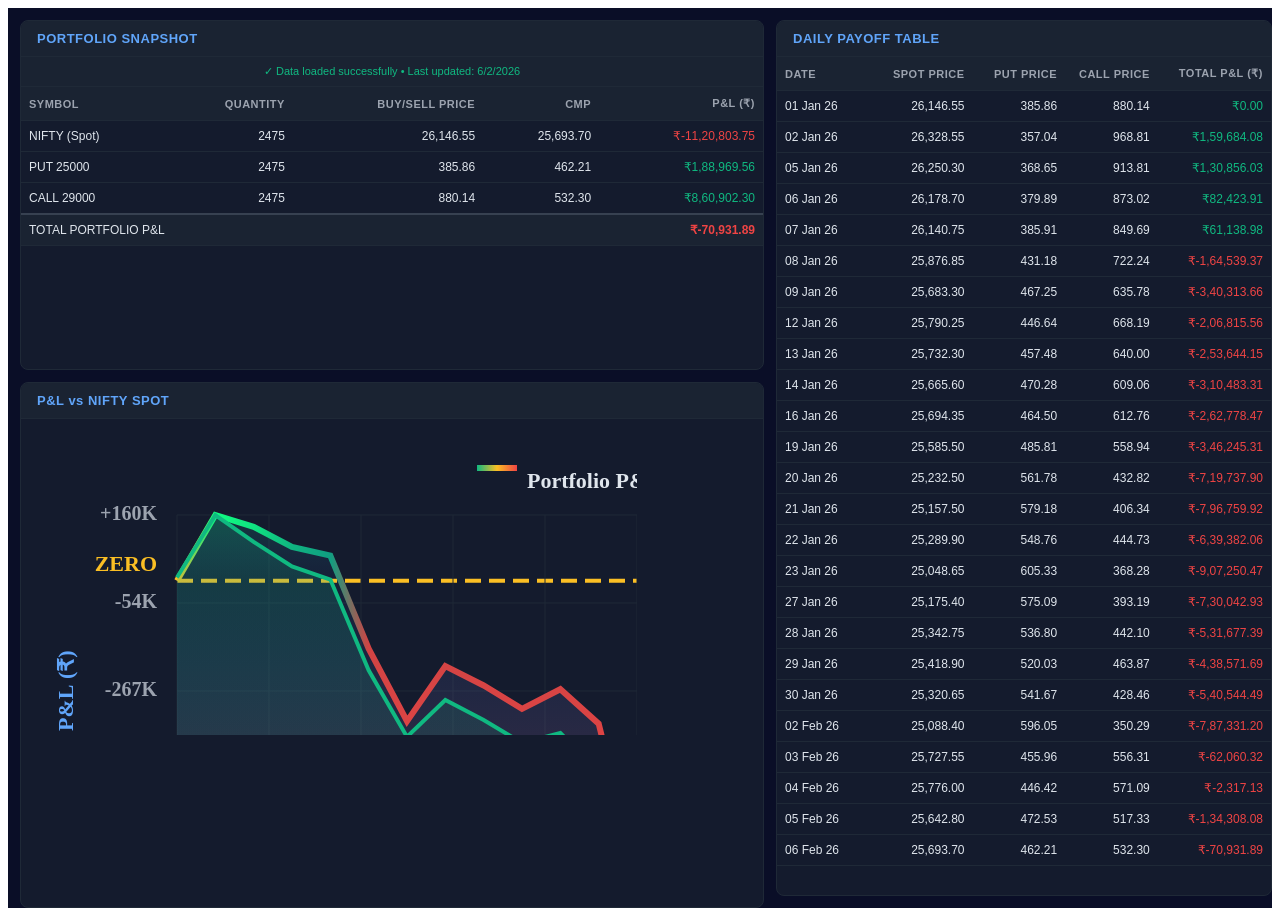
==== index.html @ cb4b5529 "Rename nifty_dashboard.html to index.html" ====
<!DOCTYPE html>
<html lang="en">
<head>
    <meta charset="UTF-8">
    <meta name="viewport" content="width=device-width, initial-scale=1.0">
    <title>NIFTY Options Portfolio Dashboard</title>
</head>
<body>
    <div id="niftyDashboard" style="
        width: 100%;
        height: 100vh;
        min-height: 600px;
        font-family: 'Segoe UI', Tahoma, Geneva, Verdana, sans-serif;
        background: #0a0e27;
        color: #e0e6ed;
        box-sizing: border-box;
    ">
        <style scoped>
            #niftyDashboard * {
                box-sizing: border-box;
            }

            #niftyDashboard .dashboard {
                display: flex;
                height: 100%;
                padding: 12px;
                gap: 12px;
                width: 100%;
            }

            #niftyDashboard .left-panel {
                width: 60%;
                min-width: 60%;
                max-width: 60%;
                display: flex;
                flex-direction: column;
                gap: 12px;
            }

            #niftyDashboard .right-panel {
                width: 40%;
                min-width: 40%;
                max-width: 40%;
                display: flex;
                flex-direction: column;
            }

            #niftyDashboard .panel-section {
                background: #141b2d;
                border-radius: 8px;
                border: 1px solid #1f2937;
                overflow: hidden;
            }

            #niftyDashboard .left-panel .panel-section:first-child {
                flex: 0 0 40%;
            }

            #niftyDashboard .left-panel .panel-section:last-child {
                flex: 0 0 60%;
            }

            #niftyDashboard .right-panel .panel-section {
                flex: 1;
            }

            /* Mobile Responsive */
            @media (max-width: 768px) {
                #niftyDashboard {
                    height: auto !important;
                    min-height: 100vh !important;
                    overflow-y: auto !important;
                }

                #niftyDashboard .dashboard {
                    flex-direction: column;
                    height: auto;
                    min-height: 100vh;
                    padding: 8px;
                    gap: 8px;
                }

                #niftyDashboard .left-panel,
                #niftyDashboard .right-panel {
                    width: 100%;
                    min-width: 100%;
                    max-width: 100%;
                }

                #niftyDashboard .left-panel .panel-section {
                    min-height: 300px;
                }

                #niftyDashboard .right-panel .panel-section {
                    min-height: 400px;
                }

                #niftyDashboard .panel-content {
                    max-height: 350px;
                }

                #niftyDashboard #chartContainer {
                    min-height: 250px;
                }

                #niftyDashboard #payoffTable th:nth-child(1) { min-width: 80px; }
                #niftyDashboard #payoffTable th:nth-child(2) { min-width: 70px; }
                #niftyDashboard #payoffTable th:nth-child(3) { min-width: 70px; }
                #niftyDashboard #payoffTable th:nth-child(4) { min-width: 70px; }
                #niftyDashboard #payoffTable th:nth-child(5) { min-width: 90px; }
            }

            #niftyDashboard .panel-header {
                background: #1a2332;
                padding: 10px 16px;
                border-bottom: 1px solid #1f2937;
                font-size: 13px;
                font-weight: 600;
                letter-spacing: 0.5px;
                color: #60a5fa;
            }

            #niftyDashboard .panel-content {
                height: calc(100% - 41px);
                overflow-y: auto;
                overflow-x: hidden;
            }

            #niftyDashboard .status-indicator {
                padding: 8px 16px;
                background: #1a2332;
                border-bottom: 1px solid #1f2937;
                font-size: 11px;
                text-align: center;
            }

            #niftyDashboard .status-indicator.loading {
                color: #60a5fa;
            }

            #niftyDashboard .status-indicator.success {
                color: #10b981;
            }

            #niftyDashboard .status-indicator.error {
                color: #ef4444;
            }

            /* Tables */
            #niftyDashboard table {
                width: 100%;
                border-collapse: collapse;
                font-size: 12px;
            }

            #niftyDashboard #payoffTable {
                min-width: 100%;
            }

            #niftyDashboard #payoffTable th:nth-child(1) { min-width: 100px; }
            #niftyDashboard #payoffTable th:nth-child(2) { min-width: 90px; }
            #niftyDashboard #payoffTable th:nth-child(3) { min-width: 90px; }
            #niftyDashboard #payoffTable th:nth-child(4) { min-width: 90px; }
            #niftyDashboard #payoffTable th:nth-child(5) { min-width: 110px; }

            #niftyDashboard thead {
                position: sticky;
                top: 0;
                background: #1a2332;
                z-index: 10;
            }

            #niftyDashboard th {
                padding: 10px 8px;
                text-align: right;
                font-weight: 600;
                color: #9ca3af;
                border-bottom: 1px solid #1f2937;
                font-size: 11px;
                text-transform: uppercase;
                letter-spacing: 0.5px;
                white-space: nowrap;
            }

            #niftyDashboard th:first-child {
                text-align: left;
            }

            #niftyDashboard td {
                padding: 8px 8px;
                text-align: right;
                border-bottom: 1px solid #1f2937;
                white-space: nowrap;
                overflow: hidden;
                text-overflow: ellipsis;
            }

            #niftyDashboard td:first-child {
                text-align: left;
                font-weight: 500;
            }

            #niftyDashboard tbody tr:hover {
                background: #1a2332;
            }

            #niftyDashboard .total-row {
                background: #1a2332 !important;
                font-weight: 700;
                border-top: 2px solid #374151;
            }

            #niftyDashboard .positive {
                color: #10b981;
            }

            #niftyDashboard .negative {
                color: #ef4444;
            }

            /* Mobile table adjustments */
            @media (max-width: 768px) {
                #niftyDashboard table {
                    font-size: 10px;
                }

                #niftyDashboard th, #niftyDashboard td {
                    padding: 6px 6px;
                    font-size: 10px;
                }

                #niftyDashboard th {
                    font-size: 9px;
                    padding: 8px 6px;
                }
            }

            @media (max-width: 480px) {
                #niftyDashboard table {
                    font-size: 9px;
                }

                #niftyDashboard th, #niftyDashboard td {
                    padding: 5px 4px;
                    font-size: 9px;
                }

                #niftyDashboard th {
                    font-size: 8px;
                    padding: 6px 4px;
                }
            }

            /* Chart Container */
            #niftyDashboard #chartContainer {
                height: 100%;
                padding: 16px;
                position: relative;
            }

            #niftyDashboard canvas {
                max-height: 100%;
                cursor: crosshair;
            }

            /* Loading State */
            #niftyDashboard .loading {
                display: flex;
                align-items: center;
                justify-content: center;
                flex-direction: column;
                height: 100%;
                color: #6b7280;
                font-size: 13px;
            }

            #niftyDashboard .spinner {
                border: 3px solid #1f2937;
                border-top: 3px solid #60a5fa;
                border-radius: 50%;
                width: 40px;
                height: 40px;
                animation: spin 1s linear infinite;
                margin-bottom: 12px;
            }

            @keyframes spin {
                0% { transform: rotate(0deg); }
                100% { transform: rotate(360deg); }
            }

            /* Scrollbar */
            #niftyDashboard ::-webkit-scrollbar {
                width: 6px;
            }

            #niftyDashboard ::-webkit-scrollbar-track {
                background: #0a0e27;
            }

            #niftyDashboard ::-webkit-scrollbar-thumb {
                background: #374151;
                border-radius: 3px;
            }

            #niftyDashboard ::-webkit-scrollbar-thumb:hover {
                background: #4b5563;
            }
        </style>

        <div class="dashboard">
        <!-- Left Panel -->
        <div class="left-panel">
            <!-- Portfolio Snapshot -->
            <div class="panel-section">
                <div class="panel-header">PORTFOLIO SNAPSHOT</div>
                <div id="statusIndicator" class="status-indicator loading">Loading data from GitHub...</div>
                <div class="panel-content">
                    <table id="snapshotTable">
                        <thead>
                            <tr>
                                <th>Symbol</th>
                                <th>Quantity</th>
                                <th>Buy/Sell Price</th>
                                <th>CMP</th>
                                <th>P&L (₹)</th>
                            </tr>
                        </thead>
                        <tbody>
                            <tr>
                                <td colspan="5" class="loading">
                                    <div class="spinner"></div>
                                    <div>Loading portfolio data...</div>
                                </td>
                            </tr>
                        </tbody>
                    </table>
                </div>
            </div>

            <!-- Chart -->
            <div class="panel-section">
                <div class="panel-header">P&L vs NIFTY SPOT</div>
                <div class="panel-content" id="chartContainer">
                    <canvas id="plChart"></canvas>
                </div>
            </div>
        </div>

        <!-- Right Panel -->
        <div class="right-panel">
            <div class="panel-section">
                <div class="panel-header">DAILY PAYOFF TABLE</div>
                <div class="panel-content">
                    <table id="payoffTable">
                        <thead>
                            <tr>
                                <th>Date</th>
                                <th>Spot Price</th>
                                <th>Put Price</th>
                                <th>Call Price</th>
                                <th>Total P&L (₹)</th>
                            </tr>
                        </thead>
                        <tbody>
                            <tr>
                                <td colspan="5" class="loading">
                                    <div class="spinner"></div>
                                    <div>Loading daily payoff data...</div>
                                </td>
                            </tr>
                        </tbody>
                    </table>
                </div>
            </div>
        </div>
        </div>
    </div>

    <script>
        // CSV Data Source
        const CSV_URL = "./nifty_close.csv";

        // Black-Scholes Implementation
        function cumulativeNormalDistribution(x) {
            const t = 1 / (1 + 0.2316419 * Math.abs(x));
            const d = 0.3989423 * Math.exp(-x * x / 2);
            const prob = d * t * (0.3193815 + t * (-0.3565638 + t * (1.781478 + t * (-1.821256 + t * 1.330274))));
            return x > 0 ? 1 - prob : prob;
        }

        function blackScholes(spot, strike, timeToExpiry, riskFreeRate, volatility, optionType) {
            if (timeToExpiry <= 0) {
                if (optionType === 'call') {
                    return Math.max(spot - strike, 0);
                } else {
                    return Math.max(strike - spot, 0);
                }
            }

            const d1 = (Math.log(spot / strike) + (riskFreeRate + 0.5 * volatility * volatility) * timeToExpiry) / 
                       (volatility * Math.sqrt(timeToExpiry));
            const d2 = d1 - volatility * Math.sqrt(timeToExpiry);

            if (optionType === 'call') {
                return spot * cumulativeNormalDistribution(d1) - 
                       strike * Math.exp(-riskFreeRate * timeToExpiry) * cumulativeNormalDistribution(d2);
            } else {
                return strike * Math.exp(-riskFreeRate * timeToExpiry) * cumulativeNormalDistribution(-d2) - 
                       spot * cumulativeNormalDistribution(-d1);
            }
        }

        // Portfolio Parameters
        const PORTFOLIO = {
            quantity: 2475,
            putStrike: 25000,
            callStrike: 29000,
            putIV: 0.16,
            callIV: 0.09,
            riskFreeRate: 0.10,
            expiryDate: new Date('2026-12-29')
        };

        let portfolioData = null;
        let chartInstance = null;

        function formatINR(value) {
            return '₹' + value.toLocaleString('en-IN', {
                minimumFractionDigits: 2,
                maximumFractionDigits: 2
            });
        }

        function formatNumber(value) {
            return value.toLocaleString('en-IN', {
                minimumFractionDigits: 2,
                maximumFractionDigits: 2
            });
        }

        function parseCSV(text) {
            const lines = text.trim().split('\n');
            const data = [];
            
            for (let i = 1; i < lines.length; i++) {
                const line = lines[i].trim();
                if (!line) continue;
                
                const [dateStr, closeStr] = line.split(',');
                const date = new Date(dateStr.trim());
                const close = parseFloat(closeStr.trim());
                
                if (!isNaN(date.getTime()) && !isNaN(close)) {
                    data.push({ date, close });
                }
            }
            
            data.sort((a, b) => a.date - b.date);
            return data;
        }

        function calculatePortfolio(priceData) {
            if (priceData.length === 0) return null;

            const startDate = priceData[0].date;
            const startSpot = priceData[0].close;
            
            // Calculate time to expiry on start date
            const startTimeToExpiry = (PORTFOLIO.expiryDate - startDate) / (1000 * 60 * 60 * 24 * 365);
            
            // Initial option prices
            const startPutPrice = blackScholes(
                startSpot, 
                PORTFOLIO.putStrike, 
                startTimeToExpiry, 
                PORTFOLIO.riskFreeRate, 
                PORTFOLIO.putIV, 
                'put'
            );
            
            const startCallPrice = blackScholes(
                startSpot, 
                PORTFOLIO.callStrike, 
                startTimeToExpiry, 
                PORTFOLIO.riskFreeRate, 
                PORTFOLIO.callIV, 
                'call'
            );

            // Calculate daily portfolio values
            const dailyData = priceData.map(entry => {
                const timeToExpiry = Math.max(0, (PORTFOLIO.expiryDate - entry.date) / (1000 * 60 * 60 * 24 * 365));
                
                const putPrice = blackScholes(
                    entry.close, 
                    PORTFOLIO.putStrike, 
                    timeToExpiry, 
                    PORTFOLIO.riskFreeRate, 
                    PORTFOLIO.putIV, 
                    'put'
                );
                
                const callPrice = blackScholes(
                    entry.close, 
                    PORTFOLIO.callStrike, 
                    timeToExpiry, 
                    PORTFOLIO.riskFreeRate, 
                    PORTFOLIO.callIV, 
                    'call'
                );

                // P&L Calculation
                const spotPL = (entry.close - startSpot) * PORTFOLIO.quantity;
                const putPL = (putPrice - startPutPrice) * PORTFOLIO.quantity;
                const callPL = (startCallPrice - callPrice) * PORTFOLIO.quantity;
                const totalPL = spotPL + putPL + callPL;

                return {
                    date: entry.date,
                    spot: entry.close,
                    putPrice: putPrice,
                    callPrice: callPrice,
                    totalPL: totalPL
                };
            });

            const latestData = dailyData[dailyData.length - 1];

            return {
                startSpot,
                startPutPrice,
                startCallPrice,
                latest: latestData,
                dailyData: dailyData
            };
        }

        function updateSnapshotTable(portfolio) {
            const tbody = document.querySelector('#snapshotTable tbody');
            
            const spotPL = (portfolio.latest.spot - portfolio.startSpot) * PORTFOLIO.quantity;
            const putPL = (portfolio.latest.putPrice - portfolio.startPutPrice) * PORTFOLIO.quantity;
            const callPL = (portfolio.startCallPrice - portfolio.latest.callPrice) * PORTFOLIO.quantity;
            const totalPL = portfolio.latest.totalPL;

            tbody.innerHTML = `
                <tr>
                    <td>NIFTY (Spot)</td>
                    <td>${PORTFOLIO.quantity}</td>
                    <td>${formatNumber(portfolio.startSpot)}</td>
                    <td>${formatNumber(portfolio.latest.spot)}</td>
                    <td class="${spotPL >= 0 ? 'positive' : 'negative'}">${formatINR(spotPL)}</td>
                </tr>
                <tr>
                    <td>PUT 25000</td>
                    <td>${PORTFOLIO.quantity}</td>
                    <td>${formatNumber(portfolio.startPutPrice)}</td>
                    <td>${formatNumber(portfolio.latest.putPrice)}</td>
                    <td class="${putPL >= 0 ? 'positive' : 'negative'}">${formatINR(putPL)}</td>
                </tr>
                <tr>
                    <td>CALL 29000</td>
                    <td>${PORTFOLIO.quantity}</td>
                    <td>${formatNumber(portfolio.startCallPrice)}</td>
                    <td>${formatNumber(portfolio.latest.callPrice)}</td>
                    <td class="${callPL >= 0 ? 'positive' : 'negative'}">${formatINR(callPL)}</td>
                </tr>
                <tr class="total-row">
                    <td colspan="4">TOTAL PORTFOLIO P&L</td>
                    <td class="${totalPL >= 0 ? 'positive' : 'negative'}">${formatINR(totalPL)}</td>
                </tr>
            `;
        }

        function updatePayoffTable(dailyData) {
            const tbody = document.querySelector('#payoffTable tbody');
            
            tbody.innerHTML = dailyData.map(row => {
                const dateStr = row.date.toLocaleDateString('en-IN', { 
                    day: '2-digit', 
                    month: 'short', 
                    year: '2-digit' 
                });
                
                return `
                    <tr>
                        <td>${dateStr}</td>
                        <td>${formatNumber(row.spot)}</td>
                        <td>${formatNumber(row.putPrice)}</td>
                        <td>${formatNumber(row.callPrice)}</td>
                        <td class="${row.totalPL >= 0 ? 'positive' : 'negative'}">${formatINR(row.totalPL)}</td>
                    </tr>
                `;
            }).join('');
        }

        function updateChart(dailyData) {
            const canvas = document.getElementById('plChart');
            const ctx = canvas.getContext('2d');

            if (chartInstance) {
                chartInstance.destroy();
            }

            // Performance optimization: reduce data points on mobile
            const isMobile = window.innerWidth <= 768;
            const isSmallMobile = window.innerWidth <= 480;
            
            let processedData = dailyData;
            if (isSmallMobile && dailyData.length > 60) {
                // Show every 3rd point on small mobile
                processedData = dailyData.filter((_, i) => i % 3 === 0 || i === dailyData.length - 1);
            } else if (isMobile && dailyData.length > 90) {
                // Show every 2nd point on tablet
                processedData = dailyData.filter((_, i) => i % 2 === 0 || i === dailyData.length - 1);
            }

            const dates = processedData.map(d => d.date.toLocaleDateString('en-IN', { 
                day: '2-digit', 
                month: 'short' 
            }));
            const plValues = processedData.map(d => d.totalPL);
            const spotValues = processedData.map(d => d.spot);

            // Set canvas size
            canvas.width = canvas.offsetWidth * 2;
            canvas.height = canvas.offsetHeight * 2;
            ctx.scale(2, 2);

            const width = canvas.offsetWidth;
            const height = canvas.offsetHeight;
            
            // Responsive padding based on screen width
            const paddingLeft = isSmallMobile ? 45 : (isMobile ? 55 : 70);
            const paddingRight = isSmallMobile ? 45 : (isMobile ? 55 : 70);
            const paddingTop = isSmallMobile ? 30 : (isMobile ? 35 : 40);
            const paddingBottom = isSmallMobile ? 30 : (isMobile ? 35 : 40);

            const chartWidth = width - paddingLeft - paddingRight;
            const chartHeight = height - paddingTop - paddingBottom;

            // Responsive font sizes - define early
            const labelFontSize = isSmallMobile ? 8 : (isMobile ? 9 : 10);
            const titleFontSize = isSmallMobile ? 9 : (isMobile ? 10 : 11);

            // Calculate scales
            const maxPL = Math.max(...plValues);
            const minPL = Math.min(...plValues);
            const maxSpot = Math.max(...spotValues);
            const minSpot = Math.min(...spotValues);

            const plRange = maxPL - minPL || 1;
            const spotRange = maxSpot - minSpot || 1;

            // Helper functions
            const getX = (index) => paddingLeft + (chartWidth * index / (plValues.length - 1));
            const getYForPL = (value) => paddingTop + chartHeight - ((value - minPL) / plRange) * chartHeight;
            const getYForSpot = (value) => paddingTop + chartHeight - ((value - minSpot) / spotRange) * chartHeight;

            // Clear canvas
            ctx.fillStyle = '#141b2d';
            ctx.fillRect(0, 0, width, height);

            // Draw grid lines (reduce on mobile for performance)
            const gridCount = isSmallMobile ? 3 : 5;
            ctx.strokeStyle = '#1f2937';
            ctx.lineWidth = 0.5;
            for (let i = 0; i <= gridCount; i++) {
                const y = paddingTop + (chartHeight * i / gridCount);
                ctx.beginPath();
                ctx.moveTo(paddingLeft, y);
                ctx.lineTo(width - paddingRight, y);
                ctx.stroke();
            }

            // Draw ZERO LINE (profit/loss breakeven)
            if (minPL < 0 && maxPL > 0) {
                const zeroY = getYForPL(0);
                ctx.strokeStyle = '#fbbf24'; // Amber color for zero line
                ctx.lineWidth = 2;
                ctx.setLineDash([8, 4]);
                ctx.beginPath();
                ctx.moveTo(paddingLeft, zeroY);
                ctx.lineTo(width - paddingRight, zeroY);
                ctx.stroke();
                ctx.setLineDash([]);
                
                // Zero line label
                ctx.fillStyle = '#fbbf24';
                ctx.font = `bold ${labelFontSize + 1}px Segoe UI`;
                ctx.textAlign = 'right';
                ctx.fillText('ZERO', paddingLeft - (isSmallMobile ? 5 : 10), zeroY - 5);
            }

            // Vertical grid lines (reduce on mobile)
            ctx.strokeStyle = '#1f2937';
            ctx.lineWidth = 0.5;
            const xGridCount = isSmallMobile ? 3 : (isMobile ? 5 : Math.min(10, processedData.length - 1));
            for (let i = 0; i <= xGridCount; i++) {
                const x = paddingLeft + (chartWidth * i / xGridCount);
                ctx.beginPath();
                ctx.moveTo(x, paddingTop);
                ctx.lineTo(x, paddingTop + chartHeight);
                ctx.stroke();
            }

            // Calculate dynamic gradient colors based on P&L magnitude
            const profitIntensity = maxPL > 0 ? Math.min(1, Math.abs(maxPL) / (Math.abs(maxPL) + Math.abs(minPL))) : 0;
            const lossIntensity = minPL < 0 ? Math.min(1, Math.abs(minPL) / (Math.abs(maxPL) + Math.abs(minPL))) : 0;

            // Draw P&L area with dynamic gradient
            const plGradient = ctx.createLinearGradient(0, paddingTop, 0, paddingTop + chartHeight);
            
            if (maxPL > 0) {
                // Top part - green (profit zone)
                const greenAlpha = 0.15 + (profitIntensity * 0.25); // 0.15 to 0.4
                plGradient.addColorStop(0, `rgba(16, 185, 129, ${greenAlpha})`);
            }
            
            if (minPL < 0 && maxPL > 0) {
                // Middle - transition zone
                const zeroPosition = (maxPL - 0) / plRange;
                plGradient.addColorStop(zeroPosition, 'rgba(59, 130, 246, 0.05)');
            }
            
            if (minPL < 0) {
                // Bottom part - red (loss zone)
                const redAlpha = 0.15 + (lossIntensity * 0.25); // 0.15 to 0.4
                plGradient.addColorStop(1, `rgba(239, 68, 68, ${redAlpha})`);
            }

            ctx.fillStyle = plGradient;
            ctx.beginPath();
            ctx.moveTo(paddingLeft, paddingTop + chartHeight);
            
            plValues.forEach((pl, i) => {
                const x = getX(i);
                const y = getYForPL(pl);
                ctx.lineTo(x, y);
            });
            
            ctx.lineTo(getX(plValues.length - 1), paddingTop + chartHeight);
            ctx.closePath();
            ctx.fill();

            // Draw P&L line with dynamic color
            // Create gradient from start to end based on P&L values
            const lineGradient = ctx.createLinearGradient(paddingLeft, 0, paddingLeft + chartWidth, 0);
            
            plValues.forEach((pl, i) => {
                const position = i / (plValues.length - 1);
                if (pl > 0) {
                    // Green for profit - intensity based on magnitude
                    const intensity = Math.min(1, pl / maxPL);
                    const greenValue = Math.floor(100 + (intensity * 155)); // 100 to 255
                    lineGradient.addColorStop(position, `rgb(16, ${greenValue}, 129)`);
                } else if (pl < 0) {
                    // Red for loss - intensity based on magnitude
                    const intensity = Math.min(1, Math.abs(pl) / Math.abs(minPL));
                    const redValue = Math.floor(200 + (intensity * 55)); // 200 to 255
                    lineGradient.addColorStop(position, `rgb(${redValue}, 68, 68)`);
                } else {
                    // Yellow for breakeven
                    lineGradient.addColorStop(position, 'rgb(251, 191, 36)');
                }
            });

            ctx.strokeStyle = lineGradient;
            ctx.lineWidth = isMobile ? 2.5 : 3;
            ctx.beginPath();
            
            plValues.forEach((pl, i) => {
                const x = getX(i);
                const y = getYForPL(pl);
                
                if (i === 0) {
                    ctx.moveTo(x, y);
                } else {
                    ctx.lineTo(x, y);
                }
            });
            ctx.stroke();

            // Draw Spot area with gradient
            const spotGradient = ctx.createLinearGradient(0, paddingTop, 0, paddingTop + chartHeight);
            spotGradient.addColorStop(0, 'rgba(16, 185, 129, 0.2)');
            spotGradient.addColorStop(1, 'rgba(16, 185, 129, 0.03)');

            ctx.fillStyle = spotGradient;
            ctx.beginPath();
            ctx.moveTo(paddingLeft, paddingTop + chartHeight);
            
            spotValues.forEach((spot, i) => {
                const x = getX(i);
                const y = getYForSpot(spot);
                ctx.lineTo(x, y);
            });
            
            ctx.lineTo(getX(spotValues.length - 1), paddingTop + chartHeight);
            ctx.closePath();
            ctx.fill();

            // Draw Spot line
            ctx.strokeStyle = '#10b981';
            ctx.lineWidth = isMobile ? 1.5 : 2;
            ctx.beginPath();
            
            spotValues.forEach((spot, i) => {
                const x = getX(i);
                const y = getYForSpot(spot);
                
                if (i === 0) {
                    ctx.moveTo(x, y);
                } else {
                    ctx.lineTo(x, y);
                }
            });
            ctx.stroke();

            // Y-axis labels (P&L - Left side)
            ctx.fillStyle = '#9ca3af';
            ctx.font = `bold ${labelFontSize}px Segoe UI`;
            ctx.textAlign = 'right';
            ctx.textBaseline = 'middle';
            
            for (let i = 0; i <= gridCount; i++) {
                const value = minPL + plRange * (gridCount - i) / gridCount;
                const y = paddingTop + (chartHeight * i / gridCount);
                const label = value >= 0 ? '+' + (value / 1000).toFixed(0) + 'K' : (value / 1000).toFixed(0) + 'K';
                ctx.fillText(label, paddingLeft - (isSmallMobile ? 5 : 10), y);
            }

            // Y-axis labels (Spot - Right side)
            ctx.textAlign = 'left';
            for (let i = 0; i <= gridCount; i++) {
                const value = minSpot + spotRange * (gridCount - i) / gridCount;
                const y = paddingTop + (chartHeight * i / gridCount);
                ctx.fillText(value.toFixed(0), width - paddingRight + (isSmallMobile ? 5 : 10), y);
            }

            // Y-axis titles (skip on very small screens)
            if (!isSmallMobile) {
                ctx.save();
                ctx.translate(15, height / 2);
                ctx.rotate(-Math.PI / 2);
                ctx.fillStyle = '#60a5fa';
                ctx.font = `bold ${titleFontSize}px Segoe UI`;
                ctx.textAlign = 'center';
                ctx.fillText(isMobile ? 'P&L (₹)' : 'Portfolio P&L (₹)', 0, 0);
                ctx.restore();

                ctx.save();
                ctx.translate(width - 15, height / 2);
                ctx.rotate(-Math.PI / 2);
                ctx.fillStyle = '#10b981';
                ctx.textAlign = 'center';
                ctx.fillText('NIFTY', 0, 0);
                ctx.restore();
            }

            // X-axis labels
            ctx.fillStyle = '#9ca3af';
            ctx.font = `${labelFontSize}px Segoe UI`;
            ctx.textAlign = 'center';
            ctx.textBaseline = 'top';
            
            const xLabelCount = isSmallMobile ? 4 : (isMobile ? 6 : 8);
            for (let i = 0; i < xLabelCount; i++) {
                const index = Math.floor(i * (processedData.length - 1) / (xLabelCount - 1));
                const x = getX(index);
                const date = processedData[index].date.toLocaleDateString('en-IN', { 
                    day: '2-digit', 
                    month: 'short' 
                });
                ctx.fillText(date, x, paddingTop + chartHeight + (isSmallMobile ? 5 : 10));
            }

            // Legend (responsive position and size)
            const legendY = isSmallMobile ? 10 : 15;
            const legendWidth = isSmallMobile ? 15 : 20;
            const legendHeight = isSmallMobile ? 2 : 3;
            const legendFontSize = isSmallMobile ? 9 : 11;
            
            if (isMobile) {
                // Mobile legend - show gradient
                ctx.fillStyle = '#e0e6ed';
                ctx.font = `bold ${legendFontSize}px Segoe UI`;
                ctx.textAlign = 'left';
                
                // P&L with gradient indicator
                const gradPL = ctx.createLinearGradient(width / 2 - 40, 0, width / 2 - 40 + legendWidth, 0);
                gradPL.addColorStop(0, 'rgb(16, 185, 129)');
                gradPL.addColorStop(0.5, 'rgb(251, 191, 36)');
                gradPL.addColorStop(1, 'rgb(239, 68, 68)');
                ctx.fillStyle = gradPL;
                ctx.fillRect(width / 2 - 40, legendY, legendWidth, legendHeight);
                ctx.fillStyle = '#e0e6ed';
                ctx.fillText('P&L', width / 2 - 18, legendY + legendHeight);

                ctx.fillStyle = '#10b981';
                ctx.fillRect(width / 2 + 10, legendY, legendWidth, legendHeight);
                ctx.fillStyle = '#e0e6ed';
                ctx.fillText('Spot', width / 2 + 32, legendY + legendHeight);
            } else {
                // Desktop legend - show gradient
                ctx.fillStyle = '#e0e6ed';
                ctx.font = `bold ${legendFontSize}px Segoe UI`;
                ctx.textAlign = 'left';
                
                // P&L with gradient indicator
                const gradPL = ctx.createLinearGradient(width / 2 - 80, 0, width / 2 - 80 + legendWidth, 0);
                gradPL.addColorStop(0, 'rgb(16, 185, 129)');
                gradPL.addColorStop(0.5, 'rgb(251, 191, 36)');
                gradPL.addColorStop(1, 'rgb(239, 68, 68)');
                ctx.fillStyle = gradPL;
                ctx.fillRect(width / 2 - 80, legendY, legendWidth, legendHeight);
                ctx.fillStyle = '#e0e6ed';
                ctx.fillText('Portfolio P&L', width / 2 - 55, legendY + legendHeight);

                ctx.fillStyle = '#10b981';
                ctx.fillRect(width / 2 + 25, legendY, legendWidth, legendHeight);
                ctx.fillStyle = '#e0e6ed';
                ctx.fillText('NIFTY Spot', width / 2 + 50, legendY + legendHeight);
            }

            // Tooltip functionality
            let tooltipDiv = document.getElementById('chartTooltip');
            if (!tooltipDiv) {
                tooltipDiv = document.createElement('div');
                tooltipDiv.id = 'chartTooltip';
                tooltipDiv.style.cssText = `
                    position: absolute;
                    background: rgba(26, 35, 50, 0.95);
                    border: 1px solid #374151;
                    border-radius: 6px;
                    padding: 10px 12px;
                    font-size: 11px;
                    color: #e0e6ed;
                    pointer-events: none;
                    display: none;
                    z-index: 1000;
                    box-shadow: 0 4px 6px rgba(0, 0, 0, 0.3);
                    line-height: 1.6;
                `;
                document.body.appendChild(tooltipDiv);
            }

            const showTooltip = (e) => {
                const rect = canvas.getBoundingClientRect();
                const mouseX = e.clientX - rect.left;
                const mouseY = e.clientY - rect.top;

                // Check if mouse is within chart area
                if (mouseX < paddingLeft || mouseX > width - paddingRight ||
                    mouseY < paddingTop || mouseY > paddingTop + chartHeight) {
                    tooltipDiv.style.display = 'none';
                    return;
                }

                // Find nearest data point - use original data for accuracy
                const relativeX = mouseX - paddingLeft;
                const dataIndex = Math.round((relativeX / chartWidth) * (dailyData.length - 1));
                
                if (dataIndex >= 0 && dataIndex < dailyData.length) {
                    const data = dailyData[dataIndex];
                    const date = data.date.toLocaleDateString('en-IN', { 
                        day: '2-digit', 
                        month: 'short',
                        year: 'numeric'
                    });

                    const plColor = data.totalPL >= 0 ? '#10b981' : '#ef4444';
                    
                    tooltipDiv.innerHTML = `
                        <div style="font-weight: 600; margin-bottom: 6px; color: #60a5fa;">${date}</div>
                        <div style="color: #10b981;">NIFTY Spot: ${formatNumber(data.spot)}</div>
                        <div>Put Price: ${formatNumber(data.putPrice)}</div>
                        <div>Call Price: ${formatNumber(data.callPrice)}</div>
                        <div style="margin-top: 6px; padding-top: 6px; border-top: 1px solid #374151; font-weight: 600; color: ${plColor};">
                            Total P&L: ${formatINR(data.totalPL)}
                        </div>
                    `;

                    tooltipDiv.style.display = 'block';
                    
                    // Position tooltip smartly to avoid going off-screen
                    let tooltipX = e.clientX + 15;
                    let tooltipY = e.clientY + 15;
                    
                    if (tooltipX + 200 > window.innerWidth) {
                        tooltipX = e.clientX - 215;
                    }
                    if (tooltipY + 150 > window.innerHeight) {
                        tooltipY = e.clientY - 155;
                    }
                    
                    tooltipDiv.style.left = tooltipX + 'px';
                    tooltipDiv.style.top = tooltipY + 'px';

                    // Find corresponding point in processed data
                    const processedIndex = processedData.findIndex(d => d.date.getTime() === data.date.getTime());
                    if (processedIndex >= 0) {
                        // Draw crosshair
                        ctx.save();
                        ctx.setLineDash([5, 5]);
                        ctx.strokeStyle = '#60a5fa';
                        ctx.lineWidth = 1;
                        
                        const pointX = getX(processedIndex);
                        const pointYPL = getYForPL(data.totalPL);
                        const pointYSpot = getYForSpot(data.spot);
                        
                        // Vertical line
                        ctx.beginPath();
                        ctx.moveTo(pointX, paddingTop);
                        ctx.lineTo(pointX, paddingTop + chartHeight);
                        ctx.stroke();
                        
                        // Draw points
                        ctx.setLineDash([]);
                        const pointSize = isMobile ? 3 : 4;
                        
                        // Dynamic color for P&L point
                        let plPointColor;
                        if (data.totalPL > 0) {
                            const intensity = Math.min(1, data.totalPL / maxPL);
                            const greenValue = Math.floor(100 + (intensity * 155));
                            plPointColor = `rgb(16, ${greenValue}, 129)`;
                        } else if (data.totalPL < 0) {
                            const intensity = Math.min(1, Math.abs(data.totalPL) / Math.abs(minPL));
                            const redValue = Math.floor(200 + (intensity * 55));
                            plPointColor = `rgb(${redValue}, 68, 68)`;
                        } else {
                            plPointColor = 'rgb(251, 191, 36)';
                        }
                        
                        ctx.fillStyle = plPointColor;
                        ctx.beginPath();
                        ctx.arc(pointX, pointYPL, pointSize, 0, 2 * Math.PI);
                        ctx.fill();

                        ctx.fillStyle = '#10b981';
                        ctx.beginPath();
                        ctx.arc(pointX, pointYSpot, pointSize, 0, 2 * Math.PI);
                        ctx.fill();
                        
                        ctx.restore();
                    }
                }
            };

            const hideTooltip = () => {
                tooltipDiv.style.display = 'none';
                // Redraw chart without crosshair
                updateChart(dailyData);
            };

            // Remove old listeners
            canvas.onmousemove = null;
            canvas.onmouseleave = null;
            canvas.ontouchmove = null;
            canvas.ontouchend = null;
            
            // Add new listeners for mouse
            canvas.onmousemove = showTooltip;
            canvas.onmouseleave = hideTooltip;
            
            // Add touch support for mobile
            canvas.ontouchmove = (e) => {
                e.preventDefault();
                const touch = e.touches[0];
                const mouseEvent = new MouseEvent('mousemove', {
                    clientX: touch.clientX,
                    clientY: touch.clientY
                });
                showTooltip(mouseEvent);
            };
            
            canvas.ontouchend = (e) => {
                e.preventDefault();
                hideTooltip();
            };

            chartInstance = { 
                destroy: () => {
                    canvas.onmousemove = null;
                    canvas.onmouseleave = null;
                    canvas.ontouchmove = null;
                    canvas.ontouchend = null;
                }
            };
        }

        async function loadData() {
            const statusIndicator = document.getElementById('statusIndicator');
            
            statusIndicator.className = 'status-indicator loading';
            statusIndicator.textContent = 'Fetching latest data from GitHub...';

            try {
                const response = await fetch(CSV_URL);
                if (!response.ok) {
                    throw new Error(`HTTP ${response.status}`);
                }
                
                const csvText = await response.text();
                const priceData = parseCSV(csvText);
                
                if (priceData.length === 0) {
                    throw new Error('No valid data found in CSV');
                }

                portfolioData = calculatePortfolio(priceData);
                
                updateSnapshotTable(portfolioData);
                updatePayoffTable(portfolioData.dailyData);
                updateChart(portfolioData.dailyData);
                
                const lastDate = priceData[priceData.length - 1].date.toLocaleDateString('en-IN');
                statusIndicator.className = 'status-indicator success';
                statusIndicator.textContent = `✓ Data loaded successfully • Last updated: ${lastDate}`;
                
            } catch (error) {
                statusIndicator.className = 'status-indicator error';
                statusIndicator.textContent = `✗ Error loading data: ${error.message}`;
                console.error('Load error:', error);
            }
        }

        // Auto-load data on page load
        document.addEventListener('DOMContentLoaded', () => {
            loadData();
        });

        // Debounced resize handler for better performance
        let resizeTimeout;
        window.addEventListener('resize', () => {
            clearTimeout(resizeTimeout);
            resizeTimeout = setTimeout(() => {
                if (portfolioData) {
                    updateChart(portfolioData.dailyData);
                }
            }, 250);
        });
    </script>
</body>
</html>
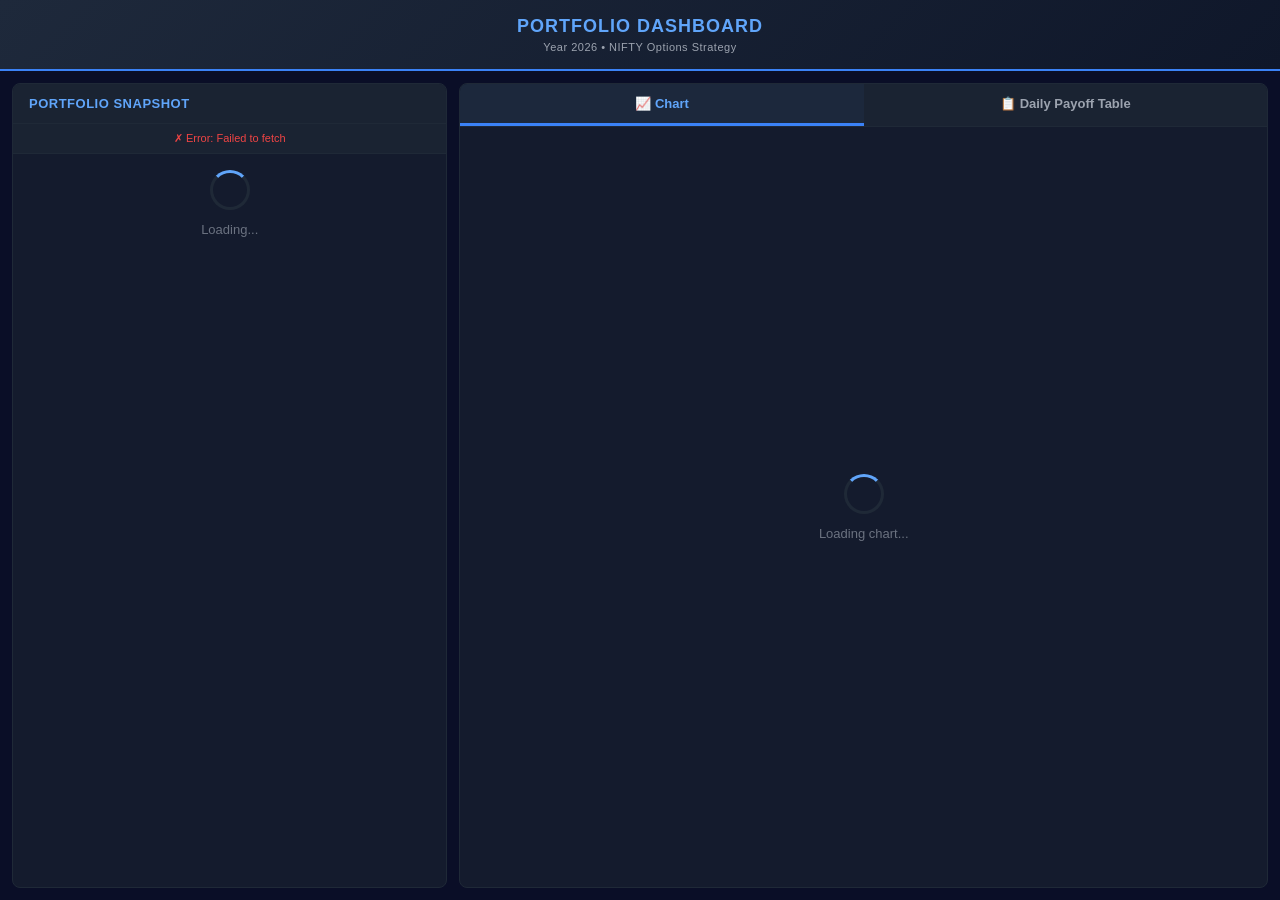
==== commit 9f1b88f2: "Rename nifty_dashboard_cards.html to index.html" ====
--- a/index.html
+++ b/index.html
@@ -14,105 +14,195 @@
         background: #0a0e27;
         color: #e0e6ed;
         box-sizing: border-box;
+        margin: 0;
+        padding: 0;
     ">
-        <style scoped>
-            #niftyDashboard * {
+        <style>
+            * {
+                margin: 0;
+                padding: 0;
                 box-sizing: border-box;
+            }
+
+            body {
+                margin: 0;
+                padding: 0;
+                overflow: hidden;
             }
 
             #niftyDashboard .dashboard {
                 display: flex;
-                height: 100%;
+                flex-direction: column;
+                height: 100vh;
+            }
+
+            #niftyDashboard .dashboard-content {
+                display: flex;
+                flex: 1;
                 padding: 12px;
                 gap: 12px;
-                width: 100%;
-            }
-
+                overflow: hidden;
+            }
+
+            /* Left Panel - Portfolio Snapshot */
             #niftyDashboard .left-panel {
-                width: 60%;
-                min-width: 60%;
-                max-width: 60%;
-                display: flex;
-                flex-direction: column;
-                gap: 12px;
-            }
-
-            #niftyDashboard .right-panel {
-                width: 40%;
-                min-width: 40%;
-                max-width: 40%;
-                display: flex;
-                flex-direction: column;
-            }
-
-            #niftyDashboard .panel-section {
+                width: 35%;
                 background: #141b2d;
                 border-radius: 8px;
                 border: 1px solid #1f2937;
                 overflow: hidden;
-            }
-
-            #niftyDashboard .left-panel .panel-section:first-child {
-                flex: 0 0 40%;
-            }
-
-            #niftyDashboard .left-panel .panel-section:last-child {
-                flex: 0 0 60%;
-            }
-
-            #niftyDashboard .right-panel .panel-section {
-                flex: 1;
-            }
-
-            /* Mobile Responsive */
-            @media (max-width: 768px) {
-                #niftyDashboard {
-                    height: auto !important;
-                    min-height: 100vh !important;
-                    overflow-y: auto !important;
-                }
-
-                #niftyDashboard .dashboard {
-                    flex-direction: column;
-                    height: auto;
-                    min-height: 100vh;
-                    padding: 8px;
-                    gap: 8px;
-                }
-
-                #niftyDashboard .left-panel,
-                #niftyDashboard .right-panel {
-                    width: 100%;
-                    min-width: 100%;
-                    max-width: 100%;
-                }
-
-                #niftyDashboard .left-panel .panel-section {
-                    min-height: 300px;
-                }
-
-                #niftyDashboard .right-panel .panel-section {
-                    min-height: 400px;
-                }
-
-                #niftyDashboard .panel-content {
-                    max-height: 350px;
-                }
-
-                #niftyDashboard #chartContainer {
-                    min-height: 250px;
-                }
-
-                #niftyDashboard #payoffTable th:nth-child(1) { min-width: 80px; }
-                #niftyDashboard #payoffTable th:nth-child(2) { min-width: 70px; }
-                #niftyDashboard #payoffTable th:nth-child(3) { min-width: 70px; }
-                #niftyDashboard #payoffTable th:nth-child(4) { min-width: 70px; }
-                #niftyDashboard #payoffTable th:nth-child(5) { min-width: 90px; }
-            }
-
+                display: flex;
+                flex-direction: column;
+            }
+
+            /* Snapshot Cards Container */
+            #niftyDashboard .snapshot-cards {
+                padding: 16px;
+                display: flex;
+                flex-direction: column;
+                gap: 12px;
+                overflow-y: auto;
+            }
+
+            /* Card Base */
+            #niftyDashboard .portfolio-card {
+                background: #1a2332;
+                border-radius: 12px;
+                border: 1px solid #374151;
+                padding: 16px;
+                transition: all 0.3s ease;
+                cursor: default;
+            }
+
+            #niftyDashboard .portfolio-card:hover {
+                transform: translateY(-2px);
+                box-shadow: 0 8px 16px rgba(0, 0, 0, 0.4);
+                border-color: #4b5563;
+            }
+
+            /* Total Card - Hero */
+            #niftyDashboard .total-card {
+                background: linear-gradient(135deg, #1e293b 0%, #1a2332 100%);
+                border: 2px solid #374151;
+                padding: 20px;
+                text-align: center;
+            }
+
+            #niftyDashboard .total-card:hover {
+                border-color: #60a5fa;
+                box-shadow: 0 0 20px rgba(96, 165, 250, 0.3);
+                background: linear-gradient(135deg, #1e3a5f 0%, #1a2f4a 100%);
+            }
+
+            #niftyDashboard .total-card-header {
+                font-size: 11px;
+                color: #9ca3af;
+                text-transform: uppercase;
+                letter-spacing: 1px;
+                margin-bottom: 12px;
+                font-weight: 600;
+            }
+
+            #niftyDashboard .total-card-value {
+                font-size: 32px;
+                font-weight: 700;
+                line-height: 1.2;
+            }
+
+            #niftyDashboard .total-card-value.positive {
+                color: #10b981;
+                text-shadow: 0 0 20px rgba(16, 185, 129, 0.3);
+            }
+
+            #niftyDashboard .total-card-value.negative {
+                color: #ef4444;
+                text-shadow: 0 0 20px rgba(239, 68, 68, 0.3);
+            }
+
+            /* Position Cards */
+            #niftyDashboard .position-card {
+                position: relative;
+            }
+
+            #niftyDashboard .position-card:hover {
+                background: #1f2937;
+            }
+
+            #niftyDashboard .position-card.positive-card:hover {
+                border-color: #10b981;
+                box-shadow: 0 0 16px rgba(16, 185, 129, 0.2);
+            }
+
+            #niftyDashboard .position-card.negative-card:hover {
+                border-color: #ef4444;
+                box-shadow: 0 0 16px rgba(239, 68, 68, 0.2);
+            }
+
+            #niftyDashboard .card-title-row {
+                display: flex;
+                justify-content: space-between;
+                align-items: center;
+                margin-bottom: 12px;
+            }
+
+            #niftyDashboard .card-symbol {
+                font-size: 13px;
+                font-weight: 600;
+                color: #e0e6ed;
+                letter-spacing: 0.3px;
+            }
+
+            #niftyDashboard .card-pnl-big {
+                font-size: 20px;
+                font-weight: 700;
+                line-height: 1;
+            }
+
+            #niftyDashboard .card-pnl-big.positive {
+                color: #10b981;
+            }
+
+            #niftyDashboard .card-pnl-big.negative {
+                color: #ef4444;
+            }
+
+            #niftyDashboard .card-details {
+                display: flex;
+                flex-direction: column;
+                gap: 4px;
+            }
+
+            #niftyDashboard .card-detail-row {
+                font-size: 10px;
+                color: #9ca3af;
+                display: flex;
+                justify-content: space-between;
+            }
+
+            #niftyDashboard .card-detail-row .label {
+                color: #6b7280;
+            }
+
+            #niftyDashboard .card-detail-row .value {
+                color: #d1d5db;
+                font-weight: 500;
+            }
+
+            /* Right Panel - Tabs */
+            #niftyDashboard .right-panel {
+                width: 65%;
+                background: #141b2d;
+                border-radius: 8px;
+                border: 1px solid #1f2937;
+                overflow: hidden;
+                display: flex;
+                flex-direction: column;
+            }
+
+            /* Panel Header */
             #niftyDashboard .panel-header {
                 background: #1a2332;
-                padding: 10px 16px;
+                padding: 12px 16px;
                 border-bottom: 1px solid #1f2937;
                 font-size: 13px;
                 font-weight: 600;
@@ -120,12 +210,7 @@
                 color: #60a5fa;
             }
 
-            #niftyDashboard .panel-content {
-                height: calc(100% - 41px);
-                overflow-y: auto;
-                overflow-x: hidden;
-            }
-
+            /* Status Indicator */
             #niftyDashboard .status-indicator {
                 padding: 8px 16px;
                 background: #1a2332;
@@ -134,16 +219,58 @@
                 text-align: center;
             }
 
-            #niftyDashboard .status-indicator.loading {
+            #niftyDashboard .status-indicator.loading { color: #60a5fa; }
+            #niftyDashboard .status-indicator.success { color: #10b981; }
+            #niftyDashboard .status-indicator.error { color: #ef4444; }
+
+            /* Tabs - Desktop Right Side */
+            #niftyDashboard .desktop-tabs {
+                display: flex;
+                background: #1a2332;
+                border-bottom: 1px solid #1f2937;
+            }
+
+            #niftyDashboard .tab-btn {
+                flex: 1;
+                padding: 12px 20px;
+                background: transparent;
+                border: none;
+                border-bottom: 3px solid transparent;
+                color: #9ca3af;
+                font-size: 13px;
+                font-weight: 600;
+                cursor: pointer;
+                transition: all 0.2s;
+            }
+
+            #niftyDashboard .tab-btn:hover {
+                color: #e0e6ed;
+                background: rgba(59, 130, 246, 0.1);
+            }
+
+            #niftyDashboard .tab-btn.active {
                 color: #60a5fa;
-            }
-
-            #niftyDashboard .status-indicator.success {
-                color: #10b981;
-            }
-
-            #niftyDashboard .status-indicator.error {
-                color: #ef4444;
+                border-bottom-color: #3b82f6;
+                background: rgba(59, 130, 246, 0.05);
+            }
+
+            /* Tab Content */
+            #niftyDashboard .tab-content {
+                display: none;
+                flex: 1;
+                overflow: hidden;
+            }
+
+            #niftyDashboard .tab-content.active {
+                display: flex;
+                flex-direction: column;
+            }
+
+            /* Panel Content */
+            #niftyDashboard .panel-content {
+                flex: 1;
+                overflow-y: auto;
+                overflow-x: hidden;
             }
 
             /* Tables */
@@ -153,16 +280,6 @@
                 font-size: 12px;
             }
 
-            #niftyDashboard #payoffTable {
-                min-width: 100%;
-            }
-
-            #niftyDashboard #payoffTable th:nth-child(1) { min-width: 100px; }
-            #niftyDashboard #payoffTable th:nth-child(2) { min-width: 90px; }
-            #niftyDashboard #payoffTable th:nth-child(3) { min-width: 90px; }
-            #niftyDashboard #payoffTable th:nth-child(4) { min-width: 90px; }
-            #niftyDashboard #payoffTable th:nth-child(5) { min-width: 110px; }
-
             #niftyDashboard thead {
                 position: sticky;
                 top: 0;
@@ -171,14 +288,14 @@
             }
 
             #niftyDashboard th {
-                padding: 10px 8px;
+                padding: 8px 6px;
                 text-align: right;
                 font-weight: 600;
                 color: #9ca3af;
                 border-bottom: 1px solid #1f2937;
-                font-size: 11px;
+                font-size: 10px;
                 text-transform: uppercase;
-                letter-spacing: 0.5px;
+                letter-spacing: 0.3px;
                 white-space: nowrap;
             }
 
@@ -187,12 +304,11 @@
             }
 
             #niftyDashboard td {
-                padding: 8px 8px;
+                padding: 7px 6px;
                 text-align: right;
                 border-bottom: 1px solid #1f2937;
                 white-space: nowrap;
-                overflow: hidden;
-                text-overflow: ellipsis;
+                font-size: 11px;
             }
 
             #niftyDashboard td:first-child {
@@ -210,60 +326,61 @@
                 border-top: 2px solid #374151;
             }
 
-            #niftyDashboard .positive {
-                color: #10b981;
-            }
-
-            #niftyDashboard .negative {
-                color: #ef4444;
-            }
-
-            /* Mobile table adjustments */
-            @media (max-width: 768px) {
-                #niftyDashboard table {
-                    font-size: 10px;
-                }
-
-                #niftyDashboard th, #niftyDashboard td {
-                    padding: 6px 6px;
-                    font-size: 10px;
-                }
-
-                #niftyDashboard th {
-                    font-size: 9px;
-                    padding: 8px 6px;
-                }
-            }
-
-            @media (max-width: 480px) {
-                #niftyDashboard table {
-                    font-size: 9px;
-                }
-
-                #niftyDashboard th, #niftyDashboard td {
-                    padding: 5px 4px;
-                    font-size: 9px;
-                }
-
-                #niftyDashboard th {
-                    font-size: 8px;
-                    padding: 6px 4px;
-                }
+            #niftyDashboard .positive { color: #10b981; }
+            #niftyDashboard .negative { color: #ef4444; }
+
+            /* Payoff Table Compact Columns */
+            #niftyDashboard #payoffTable th:nth-child(1) { width: 70px; padding: 8px 4px; }
+            #niftyDashboard #payoffTable th:nth-child(2) { width: 75px; padding: 8px 4px; }
+            #niftyDashboard #payoffTable th:nth-child(3) { width: 75px; padding: 8px 4px; }
+            #niftyDashboard #payoffTable th:nth-child(4) { width: 75px; padding: 8px 4px; }
+            #niftyDashboard #payoffTable th:nth-child(5) { width: 100px; padding: 8px 6px; }
+
+            #niftyDashboard #payoffTable td:nth-child(1) {
+                font-size: 10px;
+                padding: 7px 4px;
+            }
+
+            #niftyDashboard #payoffTable td:nth-child(2),
+            #niftyDashboard #payoffTable td:nth-child(3),
+            #niftyDashboard #payoffTable td:nth-child(4),
+            #niftyDashboard #payoffTable td:nth-child(5) {
+                padding: 7px 4px;
+            }
+
+            /* Main Portfolio Header */
+            #niftyDashboard .main-header {
+                background: linear-gradient(135deg, #1e293b 0%, #0f172a 100%);
+                padding: 16px 20px;
+                text-align: center;
+                border-bottom: 2px solid #3b82f6;
+            }
+
+            #niftyDashboard .main-title {
+                font-size: 18px;
+                font-weight: 700;
+                color: #60a5fa;
+                letter-spacing: 1px;
+                text-transform: uppercase;
+                margin: 0;
+            }
+
+            #niftyDashboard .main-subtitle {
+                font-size: 11px;
+                color: #9ca3af;
+                margin-top: 4px;
+                letter-spacing: 0.5px;
             }
 
             /* Chart Container */
-            #niftyDashboard #chartContainer {
-                height: 100%;
+            #niftyDashboard .chart-wrapper {
+                flex: 1;
                 padding: 16px;
                 position: relative;
-            }
-
-            #niftyDashboard canvas {
-                max-height: 100%;
-                cursor: crosshair;
-            }
-
-            /* Loading State */
+                overflow: hidden;
+            }
+
+            /* Loading Spinner */
             #niftyDashboard .loading {
                 display: flex;
                 align-items: center;
@@ -292,6 +409,7 @@
             /* Scrollbar */
             #niftyDashboard ::-webkit-scrollbar {
                 width: 6px;
+                height: 6px;
             }
 
             #niftyDashboard ::-webkit-scrollbar-track {
@@ -306,110 +424,206 @@
             #niftyDashboard ::-webkit-scrollbar-thumb:hover {
                 background: #4b5563;
             }
+
+            /* Tooltip */
+            #niftyDashboard .chart-tooltip {
+                position: fixed;
+                background: rgba(10, 14, 39, 0.98);
+                border: 2px solid #60a5fa;
+                border-radius: 8px;
+                padding: 10px 12px;
+                font-size: 11px;
+                color: #e0e6ed;
+                pointer-events: none;
+                display: none;
+                z-index: 10000;
+                box-shadow: 0 8px 16px rgba(0, 0, 0, 0.5), 0 0 20px rgba(96, 165, 250, 0.2);
+                line-height: 1.6;
+                white-space: nowrap;
+            }
+
+            /* Mobile Styles */
+            @media (max-width: 768px) {
+                #niftyDashboard .dashboard {
+                    height: auto;
+                    min-height: 100vh;
+                }
+
+                #niftyDashboard .main-header {
+                    padding: 12px 16px;
+                }
+
+                #niftyDashboard .main-title {
+                    font-size: 16px;
+                }
+
+                #niftyDashboard .main-subtitle {
+                    font-size: 10px;
+                }
+
+                #niftyDashboard .dashboard-content {
+                    flex-direction: column;
+                    height: auto;
+                    min-height: calc(100vh - 80px);
+                    padding: 8px;
+                    gap: 0;
+                }
+
+                #niftyDashboard .left-panel,
+                #niftyDashboard .right-panel {
+                    width: 100%;
+                }
+
+                #niftyDashboard .left-panel {
+                    display: none;
+                }
+
+                #niftyDashboard .desktop-tabs {
+                    display: none;
+                }
+
+                #niftyDashboard .mobile-tabs {
+                    display: flex !important;
+                    background: #1a2332;
+                    border-radius: 8px;
+                    padding: 6px;
+                    gap: 6px;
+                    margin: 8px;
+                }
+
+                #niftyDashboard .mobile-tab-btn {
+                    flex: 1;
+                    padding: 10px 12px;
+                    background: transparent;
+                    border: none;
+                    border-radius: 6px;
+                    color: #9ca3af;
+                    font-size: 12px;
+                    font-weight: 600;
+                    cursor: pointer;
+                    transition: all 0.2s;
+                    white-space: nowrap;
+                }
+
+                #niftyDashboard .mobile-tab-btn.active {
+                    background: #3b82f6;
+                    color: #ffffff;
+                }
+
+                #niftyDashboard .tab-content {
+                    height: calc(100vh - 160px);
+                    min-height: 500px;
+                }
+
+                #niftyDashboard .chart-wrapper {
+                    height: 100%;
+                    min-height: 400px;
+                }
+
+                #niftyDashboard #payoffTable {
+                    font-size: 10px;
+                }
+
+                #niftyDashboard #payoffTable th,
+                #niftyDashboard #payoffTable td {
+                    padding: 6px 3px;
+                    font-size: 9px;
+                }
+
+                #niftyDashboard .card-pnl-big {
+                    font-size: 14px;
+                }
+
+                #niftyDashboard .total-card-value {
+                    font-size: 24px;
+                }
+            }
+
+            /* Desktop - Hide Mobile Tabs */
+            @media (min-width: 769px) {
+                #niftyDashboard .mobile-tabs {
+                    display: none;
+                }
+            }
         </style>
 
         <div class="dashboard">
-        <!-- Left Panel -->
-        <div class="left-panel">
-            <!-- Portfolio Snapshot -->
-            <div class="panel-section">
+            <!-- Main Header -->
+            <div class="main-header">
+                <h1 class="main-title">Portfolio Dashboard</h1>
+                <div class="main-subtitle">Year 2026 • NIFTY Options Strategy</div>
+            </div>
+
+            <!-- Mobile Tabs -->
+            <div class="mobile-tabs">
+                <button class="mobile-tab-btn active" onclick="switchMobileTab('snapshot')">📊 Summary</button>
+                <button class="mobile-tab-btn" onclick="switchMobileTab('chart')">📈 Chart</button>
+                <button class="mobile-tab-btn" onclick="switchMobileTab('payoff')">📋 History</button>
+            </div>
+
+            <div class="dashboard-content">
+            <!-- Left Panel: Portfolio Snapshot -->
+            <div class="left-panel">
                 <div class="panel-header">PORTFOLIO SNAPSHOT</div>
                 <div id="statusIndicator" class="status-indicator loading">Loading data from GitHub...</div>
-                <div class="panel-content">
-                    <table id="snapshotTable">
-                        <thead>
-                            <tr>
-                                <th>Symbol</th>
-                                <th>Quantity</th>
-                                <th>Buy/Sell Price</th>
-                                <th>CMP</th>
-                                <th>P&L (₹)</th>
-                            </tr>
-                        </thead>
-                        <tbody>
-                            <tr>
-                                <td colspan="5" class="loading">
-                                    <div class="spinner"></div>
-                                    <div>Loading portfolio data...</div>
-                                </td>
-                            </tr>
-                        </tbody>
-                    </table>
+                <div class="snapshot-cards" id="snapshotCards">
+                    <div class="loading">
+                        <div class="spinner"></div>
+                        <div>Loading...</div>
+                    </div>
                 </div>
             </div>
 
-            <!-- Chart -->
-            <div class="panel-section">
-                <div class="panel-header">P&L vs NIFTY SPOT</div>
-                <div class="panel-content" id="chartContainer">
-                    <canvas id="plChart"></canvas>
+            <!-- Right Panel: Tabs (Chart & Payoff Table) -->
+            <div class="right-panel">
+                <!-- Desktop Tabs -->
+                <div class="desktop-tabs">
+                    <button class="tab-btn active" onclick="switchTab('chart')">📈 Chart</button>
+                    <button class="tab-btn" onclick="switchTab('payoff')">📋 Daily Payoff Table</button>
+                </div>
+
+                <!-- Tab Content: Chart -->
+                <div id="tabChart" class="tab-content active">
+                    <div class="chart-wrapper" id="chartContainer">
+                        <div class="loading">
+                            <div class="spinner"></div>
+                            <div>Loading chart...</div>
+                        </div>
+                    </div>
+                </div>
+
+                <!-- Tab Content: Payoff Table -->
+                <div id="tabPayoff" class="tab-content">
+                    <div class="panel-content">
+                        <table id="payoffTable">
+                            <thead>
+                                <tr>
+                                    <th>Date</th>
+                                    <th>Spot</th>
+                                    <th>Put</th>
+                                    <th>Call</th>
+                                    <th>P&L (₹)</th>
+                                </tr>
+                            </thead>
+                            <tbody>
+                                <tr>
+                                    <td colspan="5" class="loading">
+                                        <div class="spinner"></div>
+                                        <div>Loading...</div>
+                                    </td>
+                                </tr>
+                            </tbody>
+                        </table>
+                    </div>
                 </div>
             </div>
-        </div>
-
-        <!-- Right Panel -->
-        <div class="right-panel">
-            <div class="panel-section">
-                <div class="panel-header">DAILY PAYOFF TABLE</div>
-                <div class="panel-content">
-                    <table id="payoffTable">
-                        <thead>
-                            <tr>
-                                <th>Date</th>
-                                <th>Spot Price</th>
-                                <th>Put Price</th>
-                                <th>Call Price</th>
-                                <th>Total P&L (₹)</th>
-                            </tr>
-                        </thead>
-                        <tbody>
-                            <tr>
-                                <td colspan="5" class="loading">
-                                    <div class="spinner"></div>
-                                    <div>Loading daily payoff data...</div>
-                                </td>
-                            </tr>
-                        </tbody>
-                    </table>
-                </div>
-            </div>
-        </div>
-        </div>
-    </div>
+            </div> <!-- End dashboard-content -->
+        </div> <!-- End dashboard -->
+    </div> <!-- End niftyDashboard -->
 
     <script>
         // CSV Data Source
-        const CSV_URL = "./nifty_close.csv";
-
-        // Black-Scholes Implementation
-        function cumulativeNormalDistribution(x) {
-            const t = 1 / (1 + 0.2316419 * Math.abs(x));
-            const d = 0.3989423 * Math.exp(-x * x / 2);
-            const prob = d * t * (0.3193815 + t * (-0.3565638 + t * (1.781478 + t * (-1.821256 + t * 1.330274))));
-            return x > 0 ? 1 - prob : prob;
-        }
-
-        function blackScholes(spot, strike, timeToExpiry, riskFreeRate, volatility, optionType) {
-            if (timeToExpiry <= 0) {
-                if (optionType === 'call') {
-                    return Math.max(spot - strike, 0);
-                } else {
-                    return Math.max(strike - spot, 0);
-                }
-            }
-
-            const d1 = (Math.log(spot / strike) + (riskFreeRate + 0.5 * volatility * volatility) * timeToExpiry) / 
-                       (volatility * Math.sqrt(timeToExpiry));
-            const d2 = d1 - volatility * Math.sqrt(timeToExpiry);
-
-            if (optionType === 'call') {
-                return spot * cumulativeNormalDistribution(d1) - 
-                       strike * Math.exp(-riskFreeRate * timeToExpiry) * cumulativeNormalDistribution(d2);
-            } else {
-                return strike * Math.exp(-riskFreeRate * timeToExpiry) * cumulativeNormalDistribution(-d2) - 
-                       spot * cumulativeNormalDistribution(-d1);
-            }
-        }
+        const CSV_URL = "https://raw.githubusercontent.com/Vidyasagar29/nifty-close-data/main/nifty_close.csv";
 
         // Portfolio Parameters
         const PORTFOLIO = {
@@ -423,8 +637,46 @@
         };
 
         let portfolioData = null;
-        let chartInstance = null;
-
+
+        // Tab Switching - Desktop
+        function switchTab(tabName) {
+            document.querySelectorAll('.tab-btn').forEach(btn => btn.classList.remove('active'));
+            document.querySelectorAll('.tab-content').forEach(content => content.classList.remove('active'));
+            
+            event.target.classList.add('active');
+            document.getElementById('tab' + tabName.charAt(0).toUpperCase() + tabName.slice(1)).classList.add('active');
+            
+            if (tabName === 'chart' && portfolioData) {
+                setTimeout(() => updateChart(portfolioData.dailyData), 50);
+            }
+        }
+
+        // Tab Switching - Mobile
+        function switchMobileTab(tabName) {
+            document.querySelectorAll('.mobile-tab-btn').forEach(btn => btn.classList.remove('active'));
+            event.target.classList.add('active');
+            
+            const leftPanel = document.querySelector('.left-panel');
+            const tabChart = document.getElementById('tabChart');
+            const tabPayoff = document.getElementById('tabPayoff');
+            
+            leftPanel.style.display = 'none';
+            tabChart.classList.remove('active');
+            tabPayoff.classList.remove('active');
+            
+            if (tabName === 'snapshot') {
+                leftPanel.style.display = 'flex';
+            } else if (tabName === 'chart') {
+                tabChart.classList.add('active');
+                if (portfolioData) {
+                    setTimeout(() => updateChart(portfolioData.dailyData), 50);
+                }
+            } else if (tabName === 'payoff') {
+                tabPayoff.classList.add('active');
+            }
+        }
+
+        // Format Functions
         function formatINR(value) {
             return '₹' + value.toLocaleString('en-IN', {
                 minimumFractionDigits: 2,
@@ -439,6 +691,37 @@
             });
         }
 
+        // Black-Scholes Implementation
+        function cumulativeNormalDistribution(x) {
+            const t = 1 / (1 + 0.2316419 * Math.abs(x));
+            const d = 0.3989423 * Math.exp(-x * x / 2);
+            const prob = d * t * (0.3193815 + t * (-0.3565638 + t * (1.781478 + t * (-1.821256 + t * 1.330274))));
+            return x > 0 ? 1 - prob : prob;
+        }
+
+        function blackScholes(spot, strike, timeToExpiry, riskFreeRate, volatility, optionType) {
+            if (timeToExpiry <= 0) {
+                if (optionType === 'call') {
+                    return Math.max(spot - strike, 0);
+                } else {
+                    return Math.max(strike - spot, 0);
+                }
+            }
+
+            const d1 = (Math.log(spot / strike) + (riskFreeRate + 0.5 * volatility * volatility) * timeToExpiry) / 
+                       (volatility * Math.sqrt(timeToExpiry));
+            const d2 = d1 - volatility * Math.sqrt(timeToExpiry);
+
+            if (optionType === 'call') {
+                return spot * cumulativeNormalDistribution(d1) - 
+                       strike * Math.exp(-riskFreeRate * timeToExpiry) * cumulativeNormalDistribution(d2);
+            } else {
+                return strike * Math.exp(-riskFreeRate * timeToExpiry) * cumulativeNormalDistribution(-d2) - 
+                       spot * cumulativeNormalDistribution(-d1);
+            }
+        }
+
+        // Parse CSV
         function parseCSV(text) {
             const lines = text.trim().split('\n');
             const data = [];
@@ -460,16 +743,15 @@
             return data;
         }
 
+        // Calculate Portfolio
         function calculatePortfolio(priceData) {
             if (priceData.length === 0) return null;
 
             const startDate = priceData[0].date;
             const startSpot = priceData[0].close;
             
-            // Calculate time to expiry on start date
             const startTimeToExpiry = (PORTFOLIO.expiryDate - startDate) / (1000 * 60 * 60 * 24 * 365);
             
-            // Initial option prices
             const startPutPrice = blackScholes(
                 startSpot, 
                 PORTFOLIO.putStrike, 
@@ -488,7 +770,6 @@
                 'call'
             );
 
-            // Calculate daily portfolio values
             const dailyData = priceData.map(entry => {
                 const timeToExpiry = Math.max(0, (PORTFOLIO.expiryDate - entry.date) / (1000 * 60 * 60 * 24 * 365));
                 
@@ -510,7 +791,6 @@
                     'call'
                 );
 
-                // P&L Calculation
                 const spotPL = (entry.close - startSpot) * PORTFOLIO.quantity;
                 const putPL = (putPrice - startPutPrice) * PORTFOLIO.quantity;
                 const callPL = (startCallPrice - callPrice) * PORTFOLIO.quantity;
@@ -536,50 +816,120 @@
             };
         }
 
+        // Format INR with Indian style commas (lakhs/crores)
+        function formatINRFull(value) {
+            const isNegative = value < 0;
+            const absValue = Math.abs(value);
+            
+            // Indian number format: XX,XX,XXX.XX
+            const formatted = absValue.toLocaleString('en-IN', {
+                minimumFractionDigits: 2,
+                maximumFractionDigits: 2
+            });
+            
+            return (isNegative ? '-₹' : '₹') + formatted;
+        }
+
+        // Update Snapshot Cards
         function updateSnapshotTable(portfolio) {
-            const tbody = document.querySelector('#snapshotTable tbody');
+            const container = document.getElementById('snapshotCards');
             
             const spotPL = (portfolio.latest.spot - portfolio.startSpot) * PORTFOLIO.quantity;
             const putPL = (portfolio.latest.putPrice - portfolio.startPutPrice) * PORTFOLIO.quantity;
             const callPL = (portfolio.startCallPrice - portfolio.latest.callPrice) * PORTFOLIO.quantity;
             const totalPL = portfolio.latest.totalPL;
 
-            tbody.innerHTML = `
-                <tr>
-                    <td>NIFTY (Spot)</td>
-                    <td>${PORTFOLIO.quantity}</td>
-                    <td>${formatNumber(portfolio.startSpot)}</td>
-                    <td>${formatNumber(portfolio.latest.spot)}</td>
-                    <td class="${spotPL >= 0 ? 'positive' : 'negative'}">${formatINR(spotPL)}</td>
-                </tr>
-                <tr>
-                    <td>PUT 25000</td>
-                    <td>${PORTFOLIO.quantity}</td>
-                    <td>${formatNumber(portfolio.startPutPrice)}</td>
-                    <td>${formatNumber(portfolio.latest.putPrice)}</td>
-                    <td class="${putPL >= 0 ? 'positive' : 'negative'}">${formatINR(putPL)}</td>
-                </tr>
-                <tr>
-                    <td>CALL 29000</td>
-                    <td>${PORTFOLIO.quantity}</td>
-                    <td>${formatNumber(portfolio.startCallPrice)}</td>
-                    <td>${formatNumber(portfolio.latest.callPrice)}</td>
-                    <td class="${callPL >= 0 ? 'positive' : 'negative'}">${formatINR(callPL)}</td>
-                </tr>
-                <tr class="total-row">
-                    <td colspan="4">TOTAL PORTFOLIO P&L</td>
-                    <td class="${totalPL >= 0 ? 'positive' : 'negative'}">${formatINR(totalPL)}</td>
-                </tr>
+            container.innerHTML = `
+                <!-- Total Portfolio Card -->
+                <div class="portfolio-card total-card">
+                    <div class="total-card-header">Total Portfolio P&L</div>
+                    <div class="total-card-value ${totalPL >= 0 ? 'positive' : 'negative'}">
+                        ${formatINRFull(totalPL)}
+                    </div>
+                </div>
+
+                <!-- NIFTY Spot Card -->
+                <div class="portfolio-card position-card ${spotPL >= 0 ? 'positive-card' : 'negative-card'}">
+                    <div class="card-title-row">
+                        <div class="card-symbol">NIFTY SPOT</div>
+                        <div class="card-pnl-big ${spotPL >= 0 ? 'positive' : 'negative'}">
+                            ${formatINRFull(spotPL)}
+                        </div>
+                    </div>
+                    <div class="card-details">
+                        <div class="card-detail-row">
+                            <span class="label">Quantity:</span>
+                            <span class="value">${PORTFOLIO.quantity.toLocaleString()}</span>
+                        </div>
+                        <div class="card-detail-row">
+                            <span class="label">Buy Price:</span>
+                            <span class="value">${formatNumber(portfolio.startSpot)}</span>
+                        </div>
+                        <div class="card-detail-row">
+                            <span class="label">Current Price:</span>
+                            <span class="value">${formatNumber(portfolio.latest.spot)}</span>
+                        </div>
+                    </div>
+                </div>
+
+                <!-- PUT Card -->
+                <div class="portfolio-card position-card ${putPL >= 0 ? 'positive-card' : 'negative-card'}">
+                    <div class="card-title-row">
+                        <div class="card-symbol">PUT 25000</div>
+                        <div class="card-pnl-big ${putPL >= 0 ? 'positive' : 'negative'}">
+                            ${formatINRFull(putPL)}
+                        </div>
+                    </div>
+                    <div class="card-details">
+                        <div class="card-detail-row">
+                            <span class="label">Quantity:</span>
+                            <span class="value">${PORTFOLIO.quantity.toLocaleString()}</span>
+                        </div>
+                        <div class="card-detail-row">
+                            <span class="label">Buy Price:</span>
+                            <span class="value">${formatNumber(portfolio.startPutPrice)}</span>
+                        </div>
+                        <div class="card-detail-row">
+                            <span class="label">Current Price:</span>
+                            <span class="value">${formatNumber(portfolio.latest.putPrice)}</span>
+                        </div>
+                    </div>
+                </div>
+
+                <!-- CALL Card -->
+                <div class="portfolio-card position-card ${callPL >= 0 ? 'positive-card' : 'negative-card'}">
+                    <div class="card-title-row">
+                        <div class="card-symbol">CALL 29000</div>
+                        <div class="card-pnl-big ${callPL >= 0 ? 'positive' : 'negative'}">
+                            ${formatINRFull(callPL)}
+                        </div>
+                    </div>
+                    <div class="card-details">
+                        <div class="card-detail-row">
+                            <span class="label">Quantity:</span>
+                            <span class="value">${PORTFOLIO.quantity.toLocaleString()}</span>
+                        </div>
+                        <div class="card-detail-row">
+                            <span class="label">Sell Price:</span>
+                            <span class="value">${formatNumber(portfolio.startCallPrice)}</span>
+                        </div>
+                        <div class="card-detail-row">
+                            <span class="label">Current Price:</span>
+                            <span class="value">${formatNumber(portfolio.latest.callPrice)}</span>
+                        </div>
+                    </div>
+                </div>
             `;
         }
 
+        // Update Payoff Table
         function updatePayoffTable(dailyData) {
             const tbody = document.querySelector('#payoffTable tbody');
             
             tbody.innerHTML = dailyData.map(row => {
-                const dateStr = row.date.toLocaleDateString('en-IN', { 
+                const dateStr = row.date.toLocaleDateString('en-GB', { 
                     day: '2-digit', 
-                    month: 'short', 
+                    month: '2-digit', 
                     year: '2-digit' 
                 });
                 
@@ -595,56 +945,24 @@
             }).join('');
         }
 
+        // Update Chart with SVG and Hover
         function updateChart(dailyData) {
-            const canvas = document.getElementById('plChart');
-            const ctx = canvas.getContext('2d');
-
-            if (chartInstance) {
-                chartInstance.destroy();
-            }
-
-            // Performance optimization: reduce data points on mobile
+            const container = document.getElementById('chartContainer');
+            if (!container) return;
+
+            container.innerHTML = '';
+
             const isMobile = window.innerWidth <= 768;
-            const isSmallMobile = window.innerWidth <= 480;
-            
-            let processedData = dailyData;
-            if (isSmallMobile && dailyData.length > 60) {
-                // Show every 3rd point on small mobile
-                processedData = dailyData.filter((_, i) => i % 3 === 0 || i === dailyData.length - 1);
-            } else if (isMobile && dailyData.length > 90) {
-                // Show every 2nd point on tablet
-                processedData = dailyData.filter((_, i) => i % 2 === 0 || i === dailyData.length - 1);
-            }
-
-            const dates = processedData.map(d => d.date.toLocaleDateString('en-IN', { 
-                day: '2-digit', 
-                month: 'short' 
-            }));
-            const plValues = processedData.map(d => d.totalPL);
-            const spotValues = processedData.map(d => d.spot);
-
-            // Set canvas size
-            canvas.width = canvas.offsetWidth * 2;
-            canvas.height = canvas.offsetHeight * 2;
-            ctx.scale(2, 2);
-
-            const width = canvas.offsetWidth;
-            const height = canvas.offsetHeight;
-            
-            // Responsive padding based on screen width
-            const paddingLeft = isSmallMobile ? 45 : (isMobile ? 55 : 70);
-            const paddingRight = isSmallMobile ? 45 : (isMobile ? 55 : 70);
-            const paddingTop = isSmallMobile ? 30 : (isMobile ? 35 : 40);
-            const paddingBottom = isSmallMobile ? 30 : (isMobile ? 35 : 40);
-
-            const chartWidth = width - paddingLeft - paddingRight;
-            const chartHeight = height - paddingTop - paddingBottom;
-
-            // Responsive font sizes - define early
-            const labelFontSize = isSmallMobile ? 8 : (isMobile ? 9 : 10);
-            const titleFontSize = isSmallMobile ? 9 : (isMobile ? 10 : 11);
-
-            // Calculate scales
+            const width = container.offsetWidth || 400;
+            const height = container.offsetHeight || 400;
+            
+            const margin = { top: 40, right: 60, bottom: 40, left: 60 };
+            const chartWidth = width - margin.left - margin.right;
+            const chartHeight = height - margin.top - margin.bottom;
+
+            const plValues = dailyData.map(d => d.totalPL);
+            const spotValues = dailyData.map(d => d.spot);
+            
             const maxPL = Math.max(...plValues);
             const minPL = Math.min(...plValues);
             const maxSpot = Math.max(...spotValues);
@@ -653,494 +971,338 @@
             const plRange = maxPL - minPL || 1;
             const spotRange = maxSpot - minSpot || 1;
 
-            // Helper functions
-            const getX = (index) => paddingLeft + (chartWidth * index / (plValues.length - 1));
-            const getYForPL = (value) => paddingTop + chartHeight - ((value - minPL) / plRange) * chartHeight;
-            const getYForSpot = (value) => paddingTop + chartHeight - ((value - minSpot) / spotRange) * chartHeight;
-
-            // Clear canvas
-            ctx.fillStyle = '#141b2d';
-            ctx.fillRect(0, 0, width, height);
-
-            // Draw grid lines (reduce on mobile for performance)
-            const gridCount = isSmallMobile ? 3 : 5;
-            ctx.strokeStyle = '#1f2937';
-            ctx.lineWidth = 0.5;
-            for (let i = 0; i <= gridCount; i++) {
-                const y = paddingTop + (chartHeight * i / gridCount);
-                ctx.beginPath();
-                ctx.moveTo(paddingLeft, y);
-                ctx.lineTo(width - paddingRight, y);
-                ctx.stroke();
-            }
-
-            // Draw ZERO LINE (profit/loss breakeven)
+            const svg = document.createElementNS('http://www.w3.org/2000/svg', 'svg');
+            svg.setAttribute('width', '100%');
+            svg.setAttribute('height', '100%');
+            svg.setAttribute('viewBox', `0 0 ${width} ${height}`);
+            svg.style.background = '#141b2d';
+
+            const xScale = (i) => margin.left + (i / (dailyData.length - 1)) * chartWidth;
+            const yScalePL = (value) => margin.top + chartHeight - ((value - minPL) / plRange) * chartHeight;
+            const yScaleSpot = (value) => margin.top + chartHeight - ((value - minSpot) / spotRange) * chartHeight;
+
+            // Grid
+            for (let i = 0; i <= 5; i++) {
+                const y = margin.top + (chartHeight * i / 5);
+                const line = document.createElementNS('http://www.w3.org/2000/svg', 'line');
+                line.setAttribute('x1', margin.left);
+                line.setAttribute('y1', y);
+                line.setAttribute('x2', width - margin.right);
+                line.setAttribute('y2', y);
+                line.setAttribute('stroke', '#1f2937');
+                line.setAttribute('stroke-width', '1');
+                svg.appendChild(line);
+            }
+
+            // Zero line
             if (minPL < 0 && maxPL > 0) {
-                const zeroY = getYForPL(0);
-                ctx.strokeStyle = '#fbbf24'; // Amber color for zero line
-                ctx.lineWidth = 2;
-                ctx.setLineDash([8, 4]);
-                ctx.beginPath();
-                ctx.moveTo(paddingLeft, zeroY);
-                ctx.lineTo(width - paddingRight, zeroY);
-                ctx.stroke();
-                ctx.setLineDash([]);
-                
-                // Zero line label
-                ctx.fillStyle = '#fbbf24';
-                ctx.font = `bold ${labelFontSize + 1}px Segoe UI`;
-                ctx.textAlign = 'right';
-                ctx.fillText('ZERO', paddingLeft - (isSmallMobile ? 5 : 10), zeroY - 5);
-            }
-
-            // Vertical grid lines (reduce on mobile)
-            ctx.strokeStyle = '#1f2937';
-            ctx.lineWidth = 0.5;
-            const xGridCount = isSmallMobile ? 3 : (isMobile ? 5 : Math.min(10, processedData.length - 1));
-            for (let i = 0; i <= xGridCount; i++) {
-                const x = paddingLeft + (chartWidth * i / xGridCount);
-                ctx.beginPath();
-                ctx.moveTo(x, paddingTop);
-                ctx.lineTo(x, paddingTop + chartHeight);
-                ctx.stroke();
-            }
-
-            // Calculate dynamic gradient colors based on P&L magnitude
-            const profitIntensity = maxPL > 0 ? Math.min(1, Math.abs(maxPL) / (Math.abs(maxPL) + Math.abs(minPL))) : 0;
-            const lossIntensity = minPL < 0 ? Math.min(1, Math.abs(minPL) / (Math.abs(maxPL) + Math.abs(minPL))) : 0;
-
-            // Draw P&L area with dynamic gradient
-            const plGradient = ctx.createLinearGradient(0, paddingTop, 0, paddingTop + chartHeight);
-            
-            if (maxPL > 0) {
-                // Top part - green (profit zone)
-                const greenAlpha = 0.15 + (profitIntensity * 0.25); // 0.15 to 0.4
-                plGradient.addColorStop(0, `rgba(16, 185, 129, ${greenAlpha})`);
-            }
-            
-            if (minPL < 0 && maxPL > 0) {
-                // Middle - transition zone
-                const zeroPosition = (maxPL - 0) / plRange;
-                plGradient.addColorStop(zeroPosition, 'rgba(59, 130, 246, 0.05)');
-            }
-            
-            if (minPL < 0) {
-                // Bottom part - red (loss zone)
-                const redAlpha = 0.15 + (lossIntensity * 0.25); // 0.15 to 0.4
-                plGradient.addColorStop(1, `rgba(239, 68, 68, ${redAlpha})`);
-            }
-
-            ctx.fillStyle = plGradient;
-            ctx.beginPath();
-            ctx.moveTo(paddingLeft, paddingTop + chartHeight);
-            
-            plValues.forEach((pl, i) => {
-                const x = getX(i);
-                const y = getYForPL(pl);
-                ctx.lineTo(x, y);
+                const zeroY = yScalePL(0);
+                const zeroLine = document.createElementNS('http://www.w3.org/2000/svg', 'line');
+                zeroLine.setAttribute('x1', margin.left);
+                zeroLine.setAttribute('y1', zeroY);
+                zeroLine.setAttribute('x2', width - margin.right);
+                zeroLine.setAttribute('y2', zeroY);
+                zeroLine.setAttribute('stroke', '#fbbf24');
+                zeroLine.setAttribute('stroke-width', '2');
+                zeroLine.setAttribute('stroke-dasharray', '6,4');
+                svg.appendChild(zeroLine);
+
+                const zeroText = document.createElementNS('http://www.w3.org/2000/svg', 'text');
+                zeroText.setAttribute('x', margin.left - 5);
+                zeroText.setAttribute('y', zeroY - 5);
+                zeroText.setAttribute('fill', '#fbbf24');
+                zeroText.setAttribute('font-size', '10');
+                zeroText.setAttribute('font-weight', 'bold');
+                zeroText.setAttribute('text-anchor', 'end');
+                zeroText.textContent = 'ZERO';
+                svg.appendChild(zeroText);
+            }
+
+            // P&L Area
+            const plAreaPath = document.createElementNS('http://www.w3.org/2000/svg', 'path');
+            let plAreaD = `M ${margin.left} ${margin.top + chartHeight} `;
+            dailyData.forEach((d, i) => {
+                plAreaD += `L ${xScale(i)} ${yScalePL(d.totalPL)} `;
             });
-            
-            ctx.lineTo(getX(plValues.length - 1), paddingTop + chartHeight);
-            ctx.closePath();
-            ctx.fill();
-
-            // Draw P&L line with dynamic color
-            // Create gradient from start to end based on P&L values
-            const lineGradient = ctx.createLinearGradient(paddingLeft, 0, paddingLeft + chartWidth, 0);
-            
-            plValues.forEach((pl, i) => {
-                const position = i / (plValues.length - 1);
-                if (pl > 0) {
-                    // Green for profit - intensity based on magnitude
-                    const intensity = Math.min(1, pl / maxPL);
-                    const greenValue = Math.floor(100 + (intensity * 155)); // 100 to 255
-                    lineGradient.addColorStop(position, `rgb(16, ${greenValue}, 129)`);
-                } else if (pl < 0) {
-                    // Red for loss - intensity based on magnitude
-                    const intensity = Math.min(1, Math.abs(pl) / Math.abs(minPL));
-                    const redValue = Math.floor(200 + (intensity * 55)); // 200 to 255
-                    lineGradient.addColorStop(position, `rgb(${redValue}, 68, 68)`);
-                } else {
-                    // Yellow for breakeven
-                    lineGradient.addColorStop(position, 'rgb(251, 191, 36)');
-                }
+            plAreaD += `L ${xScale(dailyData.length - 1)} ${margin.top + chartHeight} Z`;
+            plAreaPath.setAttribute('d', plAreaD);
+            plAreaPath.setAttribute('fill', '#3b82f6');
+            plAreaPath.setAttribute('opacity', '0.2');
+            svg.appendChild(plAreaPath);
+
+            // P&L Line
+            const plLinePath = document.createElementNS('http://www.w3.org/2000/svg', 'path');
+            let plLineD = '';
+            dailyData.forEach((d, i) => {
+                plLineD += (i === 0 ? `M ` : ` L `) + `${xScale(i)} ${yScalePL(d.totalPL)}`;
             });
-
-            ctx.strokeStyle = lineGradient;
-            ctx.lineWidth = isMobile ? 2.5 : 3;
-            ctx.beginPath();
-            
-            plValues.forEach((pl, i) => {
-                const x = getX(i);
-                const y = getYForPL(pl);
-                
-                if (i === 0) {
-                    ctx.moveTo(x, y);
-                } else {
-                    ctx.lineTo(x, y);
-                }
+            plLinePath.setAttribute('d', plLineD);
+            plLinePath.setAttribute('fill', 'none');
+            plLinePath.setAttribute('stroke', '#3b82f6');
+            plLinePath.setAttribute('stroke-width', '3');
+            svg.appendChild(plLinePath);
+
+            // Spot Line
+            const spotLinePath = document.createElementNS('http://www.w3.org/2000/svg', 'path');
+            let spotLineD = '';
+            dailyData.forEach((d, i) => {
+                spotLineD += (i === 0 ? `M ` : ` L `) + `${xScale(i)} ${yScaleSpot(d.spot)}`;
             });
-            ctx.stroke();
-
-            // Draw Spot area with gradient
-            const spotGradient = ctx.createLinearGradient(0, paddingTop, 0, paddingTop + chartHeight);
-            spotGradient.addColorStop(0, 'rgba(16, 185, 129, 0.2)');
-            spotGradient.addColorStop(1, 'rgba(16, 185, 129, 0.03)');
-
-            ctx.fillStyle = spotGradient;
-            ctx.beginPath();
-            ctx.moveTo(paddingLeft, paddingTop + chartHeight);
-            
-            spotValues.forEach((spot, i) => {
-                const x = getX(i);
-                const y = getYForSpot(spot);
-                ctx.lineTo(x, y);
-            });
-            
-            ctx.lineTo(getX(spotValues.length - 1), paddingTop + chartHeight);
-            ctx.closePath();
-            ctx.fill();
-
-            // Draw Spot line
-            ctx.strokeStyle = '#10b981';
-            ctx.lineWidth = isMobile ? 1.5 : 2;
-            ctx.beginPath();
-            
-            spotValues.forEach((spot, i) => {
-                const x = getX(i);
-                const y = getYForSpot(spot);
-                
-                if (i === 0) {
-                    ctx.moveTo(x, y);
-                } else {
-                    ctx.lineTo(x, y);
-                }
-            });
-            ctx.stroke();
-
-            // Y-axis labels (P&L - Left side)
-            ctx.fillStyle = '#9ca3af';
-            ctx.font = `bold ${labelFontSize}px Segoe UI`;
-            ctx.textAlign = 'right';
-            ctx.textBaseline = 'middle';
-            
-            for (let i = 0; i <= gridCount; i++) {
-                const value = minPL + plRange * (gridCount - i) / gridCount;
-                const y = paddingTop + (chartHeight * i / gridCount);
-                const label = value >= 0 ? '+' + (value / 1000).toFixed(0) + 'K' : (value / 1000).toFixed(0) + 'K';
-                ctx.fillText(label, paddingLeft - (isSmallMobile ? 5 : 10), y);
-            }
-
-            // Y-axis labels (Spot - Right side)
-            ctx.textAlign = 'left';
-            for (let i = 0; i <= gridCount; i++) {
-                const value = minSpot + spotRange * (gridCount - i) / gridCount;
-                const y = paddingTop + (chartHeight * i / gridCount);
-                ctx.fillText(value.toFixed(0), width - paddingRight + (isSmallMobile ? 5 : 10), y);
-            }
-
-            // Y-axis titles (skip on very small screens)
-            if (!isSmallMobile) {
-                ctx.save();
-                ctx.translate(15, height / 2);
-                ctx.rotate(-Math.PI / 2);
-                ctx.fillStyle = '#60a5fa';
-                ctx.font = `bold ${titleFontSize}px Segoe UI`;
-                ctx.textAlign = 'center';
-                ctx.fillText(isMobile ? 'P&L (₹)' : 'Portfolio P&L (₹)', 0, 0);
-                ctx.restore();
-
-                ctx.save();
-                ctx.translate(width - 15, height / 2);
-                ctx.rotate(-Math.PI / 2);
-                ctx.fillStyle = '#10b981';
-                ctx.textAlign = 'center';
-                ctx.fillText('NIFTY', 0, 0);
-                ctx.restore();
-            }
-
-            // X-axis labels
-            ctx.fillStyle = '#9ca3af';
-            ctx.font = `${labelFontSize}px Segoe UI`;
-            ctx.textAlign = 'center';
-            ctx.textBaseline = 'top';
-            
-            const xLabelCount = isSmallMobile ? 4 : (isMobile ? 6 : 8);
-            for (let i = 0; i < xLabelCount; i++) {
-                const index = Math.floor(i * (processedData.length - 1) / (xLabelCount - 1));
-                const x = getX(index);
-                const date = processedData[index].date.toLocaleDateString('en-IN', { 
+            spotLinePath.setAttribute('d', spotLineD);
+            spotLinePath.setAttribute('fill', 'none');
+            spotLinePath.setAttribute('stroke', '#10b981');
+            spotLinePath.setAttribute('stroke-width', '2');
+            svg.appendChild(spotLinePath);
+
+            // Y Labels (P&L)
+            for (let i = 0; i <= 5; i++) {
+                const value = minPL + plRange * (5 - i) / 5;
+                const y = margin.top + (chartHeight * i / 5);
+                const label = (value >= 0 ? '+' : '') + (value / 1000).toFixed(0) + 'K';
+                
+                const text = document.createElementNS('http://www.w3.org/2000/svg', 'text');
+                text.setAttribute('x', margin.left - 10);
+                text.setAttribute('y', y + 4);
+                text.setAttribute('fill', '#9ca3af');
+                text.setAttribute('font-size', '10');
+                text.setAttribute('text-anchor', 'end');
+                text.textContent = label;
+                svg.appendChild(text);
+            }
+
+            // Y Labels (Spot)
+            for (let i = 0; i <= 5; i++) {
+                const value = minSpot + spotRange * (5 - i) / 5;
+                const y = margin.top + (chartHeight * i / 5);
+                
+                const text = document.createElementNS('http://www.w3.org/2000/svg', 'text');
+                text.setAttribute('x', width - margin.right + 10);
+                text.setAttribute('y', y + 4);
+                text.setAttribute('fill', '#9ca3af');
+                text.setAttribute('font-size', '10');
+                text.textContent = value.toFixed(0);
+                svg.appendChild(text);
+            }
+
+            // X Labels
+            const labelCount = isMobile ? 4 : 6;
+            for (let i = 0; i < labelCount; i++) {
+                const index = Math.floor(i * (dailyData.length - 1) / (labelCount - 1));
+                const date = dailyData[index].date.toLocaleDateString('en-IN', { 
                     day: '2-digit', 
                     month: 'short' 
                 });
-                ctx.fillText(date, x, paddingTop + chartHeight + (isSmallMobile ? 5 : 10));
-            }
-
-            // Legend (responsive position and size)
-            const legendY = isSmallMobile ? 10 : 15;
-            const legendWidth = isSmallMobile ? 15 : 20;
-            const legendHeight = isSmallMobile ? 2 : 3;
-            const legendFontSize = isSmallMobile ? 9 : 11;
-            
-            if (isMobile) {
-                // Mobile legend - show gradient
-                ctx.fillStyle = '#e0e6ed';
-                ctx.font = `bold ${legendFontSize}px Segoe UI`;
-                ctx.textAlign = 'left';
-                
-                // P&L with gradient indicator
-                const gradPL = ctx.createLinearGradient(width / 2 - 40, 0, width / 2 - 40 + legendWidth, 0);
-                gradPL.addColorStop(0, 'rgb(16, 185, 129)');
-                gradPL.addColorStop(0.5, 'rgb(251, 191, 36)');
-                gradPL.addColorStop(1, 'rgb(239, 68, 68)');
-                ctx.fillStyle = gradPL;
-                ctx.fillRect(width / 2 - 40, legendY, legendWidth, legendHeight);
-                ctx.fillStyle = '#e0e6ed';
-                ctx.fillText('P&L', width / 2 - 18, legendY + legendHeight);
-
-                ctx.fillStyle = '#10b981';
-                ctx.fillRect(width / 2 + 10, legendY, legendWidth, legendHeight);
-                ctx.fillStyle = '#e0e6ed';
-                ctx.fillText('Spot', width / 2 + 32, legendY + legendHeight);
-            } else {
-                // Desktop legend - show gradient
-                ctx.fillStyle = '#e0e6ed';
-                ctx.font = `bold ${legendFontSize}px Segoe UI`;
-                ctx.textAlign = 'left';
-                
-                // P&L with gradient indicator
-                const gradPL = ctx.createLinearGradient(width / 2 - 80, 0, width / 2 - 80 + legendWidth, 0);
-                gradPL.addColorStop(0, 'rgb(16, 185, 129)');
-                gradPL.addColorStop(0.5, 'rgb(251, 191, 36)');
-                gradPL.addColorStop(1, 'rgb(239, 68, 68)');
-                ctx.fillStyle = gradPL;
-                ctx.fillRect(width / 2 - 80, legendY, legendWidth, legendHeight);
-                ctx.fillStyle = '#e0e6ed';
-                ctx.fillText('Portfolio P&L', width / 2 - 55, legendY + legendHeight);
-
-                ctx.fillStyle = '#10b981';
-                ctx.fillRect(width / 2 + 25, legendY, legendWidth, legendHeight);
-                ctx.fillStyle = '#e0e6ed';
-                ctx.fillText('NIFTY Spot', width / 2 + 50, legendY + legendHeight);
-            }
-
-            // Tooltip functionality
-            let tooltipDiv = document.getElementById('chartTooltip');
-            if (!tooltipDiv) {
-                tooltipDiv = document.createElement('div');
-                tooltipDiv.id = 'chartTooltip';
-                tooltipDiv.style.cssText = `
-                    position: absolute;
-                    background: rgba(26, 35, 50, 0.95);
-                    border: 1px solid #374151;
-                    border-radius: 6px;
-                    padding: 10px 12px;
-                    font-size: 11px;
-                    color: #e0e6ed;
-                    pointer-events: none;
-                    display: none;
-                    z-index: 1000;
-                    box-shadow: 0 4px 6px rgba(0, 0, 0, 0.3);
-                    line-height: 1.6;
-                `;
-                document.body.appendChild(tooltipDiv);
-            }
-
-            const showTooltip = (e) => {
-                const rect = canvas.getBoundingClientRect();
+                
+                const text = document.createElementNS('http://www.w3.org/2000/svg', 'text');
+                text.setAttribute('x', xScale(index));
+                text.setAttribute('y', margin.top + chartHeight + 25);
+                text.setAttribute('fill', '#9ca3af');
+                text.setAttribute('font-size', '9');
+                text.setAttribute('text-anchor', 'middle');
+                text.textContent = date;
+                svg.appendChild(text);
+            }
+
+            // Legend
+            const legendY = 15;
+            ['P&L', 'Spot'].forEach((label, idx) => {
+                const rect = document.createElementNS('http://www.w3.org/2000/svg', 'rect');
+                rect.setAttribute('x', width / 2 - 60 + idx * 80);
+                rect.setAttribute('y', legendY);
+                rect.setAttribute('width', '20');
+                rect.setAttribute('height', '3');
+                rect.setAttribute('fill', idx === 0 ? '#3b82f6' : '#10b981');
+                svg.appendChild(rect);
+                
+                const text = document.createElementNS('http://www.w3.org/2000/svg', 'text');
+                text.setAttribute('x', width / 2 - 35 + idx * 80);
+                text.setAttribute('y', legendY + 3);
+                text.setAttribute('fill', '#e0e6ed');
+                text.setAttribute('font-size', '11');
+                text.setAttribute('font-weight', 'bold');
+                text.textContent = label;
+                svg.appendChild(text);
+            });
+
+            // Hover Interaction
+            const tooltip = document.createElement('div');
+            tooltip.className = 'chart-tooltip';
+            container.appendChild(tooltip);
+
+            // Crosshair lines
+            const crosshairV = document.createElementNS('http://www.w3.org/2000/svg', 'line');
+            crosshairV.setAttribute('stroke', '#60a5fa');
+            crosshairV.setAttribute('stroke-width', '1');
+            crosshairV.setAttribute('stroke-dasharray', '4,4');
+            crosshairV.setAttribute('opacity', '0.5');
+            crosshairV.style.display = 'none';
+            svg.appendChild(crosshairV);
+
+            const crosshairH = document.createElementNS('http://www.w3.org/2000/svg', 'line');
+            crosshairH.setAttribute('stroke', '#60a5fa');
+            crosshairH.setAttribute('stroke-width', '1');
+            crosshairH.setAttribute('stroke-dasharray', '4,4');
+            crosshairH.setAttribute('opacity', '0.5');
+            crosshairH.style.display = 'none';
+            svg.appendChild(crosshairH);
+
+            const hoverCirclePL = document.createElementNS('http://www.w3.org/2000/svg', 'circle');
+            hoverCirclePL.setAttribute('r', '5');
+            hoverCirclePL.setAttribute('fill', '#3b82f6');
+            hoverCirclePL.setAttribute('stroke', '#fff');
+            hoverCirclePL.setAttribute('stroke-width', '2');
+            hoverCirclePL.style.display = 'none';
+            svg.appendChild(hoverCirclePL);
+
+            const hoverCircleSpot = document.createElementNS('http://www.w3.org/2000/svg', 'circle');
+            hoverCircleSpot.setAttribute('r', '5');
+            hoverCircleSpot.setAttribute('fill', '#10b981');
+            hoverCircleSpot.setAttribute('stroke', '#fff');
+            hoverCircleSpot.setAttribute('stroke-width', '2');
+            hoverCircleSpot.style.display = 'none';
+            svg.appendChild(hoverCircleSpot);
+
+            svg.addEventListener('mousemove', (e) => {
+                const rect = svg.getBoundingClientRect();
                 const mouseX = e.clientX - rect.left;
                 const mouseY = e.clientY - rect.top;
-
-                // Check if mouse is within chart area
-                if (mouseX < paddingLeft || mouseX > width - paddingRight ||
-                    mouseY < paddingTop || mouseY > paddingTop + chartHeight) {
-                    tooltipDiv.style.display = 'none';
+                
+                if (mouseX < margin.left || mouseX > width - margin.right ||
+                    mouseY < margin.top || mouseY > margin.top + chartHeight) {
+                    tooltip.style.display = 'none';
+                    hoverCirclePL.style.display = 'none';
+                    hoverCircleSpot.style.display = 'none';
+                    crosshairV.style.display = 'none';
+                    crosshairH.style.display = 'none';
                     return;
                 }
 
-                // Find nearest data point - use original data for accuracy
-                const relativeX = mouseX - paddingLeft;
-                const dataIndex = Math.round((relativeX / chartWidth) * (dailyData.length - 1));
-                
-                if (dataIndex >= 0 && dataIndex < dailyData.length) {
-                    const data = dailyData[dataIndex];
+                const relativeX = mouseX - margin.left;
+                const index = Math.round((relativeX / chartWidth) * (dailyData.length - 1));
+                
+                if (index >= 0 && index < dailyData.length) {
+                    const data = dailyData[index];
+                    const pointX = xScale(index);
+                    const pointYPL = yScalePL(data.totalPL);
+                    
                     const date = data.date.toLocaleDateString('en-IN', { 
                         day: '2-digit', 
                         month: 'short',
                         year: 'numeric'
                     });
 
-                    const plColor = data.totalPL >= 0 ? '#10b981' : '#ef4444';
-                    
-                    tooltipDiv.innerHTML = `
-                        <div style="font-weight: 600; margin-bottom: 6px; color: #60a5fa;">${date}</div>
-                        <div style="color: #10b981;">NIFTY Spot: ${formatNumber(data.spot)}</div>
-                        <div>Put Price: ${formatNumber(data.putPrice)}</div>
-                        <div>Call Price: ${formatNumber(data.callPrice)}</div>
-                        <div style="margin-top: 6px; padding-top: 6px; border-top: 1px solid #374151; font-weight: 600; color: ${plColor};">
-                            Total P&L: ${formatINR(data.totalPL)}
+                    tooltip.innerHTML = `
+                        <div style="font-weight: 600; color: #60a5fa; margin-bottom: 6px;">${date}</div>
+                        <div style="color: #10b981;">NIFTY: ${formatNumber(data.spot)}</div>
+                        <div>Put: ${formatNumber(data.putPrice)}</div>
+                        <div>Call: ${formatNumber(data.callPrice)}</div>
+                        <div style="margin-top: 6px; padding-top: 6px; border-top: 1px solid #374151; font-weight: 600; color: ${data.totalPL >= 0 ? '#10b981' : '#ef4444'};">
+                            P&L: ${formatINR(data.totalPL)}
                         </div>
                     `;
 
-                    tooltipDiv.style.display = 'block';
+                    // Position tooltip very close to cursor
+                    tooltip.style.display = 'block';
                     
-                    // Position tooltip smartly to avoid going off-screen
-                    let tooltipX = e.clientX + 15;
-                    let tooltipY = e.clientY + 15;
+                    const tooltipWidth = 220;
+                    const tooltipHeight = 150;
+                    const offset = 8; // Very close to cursor
                     
-                    if (tooltipX + 200 > window.innerWidth) {
-                        tooltipX = e.clientX - 215;
+                    let tooltipX = e.clientX + offset;
+                    let tooltipY = e.clientY + offset;
+                    
+                    // Smart positioning - flip if would go off screen
+                    if (tooltipX + tooltipWidth > window.innerWidth) {
+                        tooltipX = e.clientX - tooltipWidth - offset;
                     }
-                    if (tooltipY + 150 > window.innerHeight) {
-                        tooltipY = e.clientY - 155;
+                    if (tooltipY + tooltipHeight > window.innerHeight) {
+                        tooltipY = e.clientY - tooltipHeight - offset;
                     }
                     
-                    tooltipDiv.style.left = tooltipX + 'px';
-                    tooltipDiv.style.top = tooltipY + 'px';
-
-                    // Find corresponding point in processed data
-                    const processedIndex = processedData.findIndex(d => d.date.getTime() === data.date.getTime());
-                    if (processedIndex >= 0) {
-                        // Draw crosshair
-                        ctx.save();
-                        ctx.setLineDash([5, 5]);
-                        ctx.strokeStyle = '#60a5fa';
-                        ctx.lineWidth = 1;
-                        
-                        const pointX = getX(processedIndex);
-                        const pointYPL = getYForPL(data.totalPL);
-                        const pointYSpot = getYForSpot(data.spot);
-                        
-                        // Vertical line
-                        ctx.beginPath();
-                        ctx.moveTo(pointX, paddingTop);
-                        ctx.lineTo(pointX, paddingTop + chartHeight);
-                        ctx.stroke();
-                        
-                        // Draw points
-                        ctx.setLineDash([]);
-                        const pointSize = isMobile ? 3 : 4;
-                        
-                        // Dynamic color for P&L point
-                        let plPointColor;
-                        if (data.totalPL > 0) {
-                            const intensity = Math.min(1, data.totalPL / maxPL);
-                            const greenValue = Math.floor(100 + (intensity * 155));
-                            plPointColor = `rgb(16, ${greenValue}, 129)`;
-                        } else if (data.totalPL < 0) {
-                            const intensity = Math.min(1, Math.abs(data.totalPL) / Math.abs(minPL));
-                            const redValue = Math.floor(200 + (intensity * 55));
-                            plPointColor = `rgb(${redValue}, 68, 68)`;
-                        } else {
-                            plPointColor = 'rgb(251, 191, 36)';
-                        }
-                        
-                        ctx.fillStyle = plPointColor;
-                        ctx.beginPath();
-                        ctx.arc(pointX, pointYPL, pointSize, 0, 2 * Math.PI);
-                        ctx.fill();
-
-                        ctx.fillStyle = '#10b981';
-                        ctx.beginPath();
-                        ctx.arc(pointX, pointYSpot, pointSize, 0, 2 * Math.PI);
-                        ctx.fill();
-                        
-                        ctx.restore();
-                    }
-                }
-            };
-
-            const hideTooltip = () => {
-                tooltipDiv.style.display = 'none';
-                // Redraw chart without crosshair
-                updateChart(dailyData);
-            };
-
-            // Remove old listeners
-            canvas.onmousemove = null;
-            canvas.onmouseleave = null;
-            canvas.ontouchmove = null;
-            canvas.ontouchend = null;
-            
-            // Add new listeners for mouse
-            canvas.onmousemove = showTooltip;
-            canvas.onmouseleave = hideTooltip;
-            
-            // Add touch support for mobile
-            canvas.ontouchmove = (e) => {
-                e.preventDefault();
-                const touch = e.touches[0];
-                const mouseEvent = new MouseEvent('mousemove', {
-                    clientX: touch.clientX,
-                    clientY: touch.clientY
-                });
-                showTooltip(mouseEvent);
-            };
-            
-            canvas.ontouchend = (e) => {
-                e.preventDefault();
-                hideTooltip();
-            };
-
-            chartInstance = { 
-                destroy: () => {
-                    canvas.onmousemove = null;
-                    canvas.onmouseleave = null;
-                    canvas.ontouchmove = null;
-                    canvas.ontouchend = null;
-                }
-            };
+                    // Keep minimum distance from edges
+                    tooltipX = Math.max(5, Math.min(tooltipX, window.innerWidth - tooltipWidth - 5));
+                    tooltipY = Math.max(5, Math.min(tooltipY, window.innerHeight - tooltipHeight - 5));
+                    
+                    tooltip.style.left = tooltipX + 'px';
+                    tooltip.style.top = tooltipY + 'px';
+
+                    // Crosshair - vertical
+                    crosshairV.setAttribute('x1', pointX);
+                    crosshairV.setAttribute('y1', margin.top);
+                    crosshairV.setAttribute('x2', pointX);
+                    crosshairV.setAttribute('y2', margin.top + chartHeight);
+                    crosshairV.style.display = 'block';
+
+                    // Crosshair - horizontal (at P&L point)
+                    crosshairH.setAttribute('x1', margin.left);
+                    crosshairH.setAttribute('y1', pointYPL);
+                    crosshairH.setAttribute('x2', width - margin.right);
+                    crosshairH.setAttribute('y2', pointYPL);
+                    crosshairH.style.display = 'block';
+
+                    // Circles
+                    hoverCirclePL.setAttribute('cx', pointX);
+                    hoverCirclePL.setAttribute('cy', pointYPL);
+                    hoverCirclePL.style.display = 'block';
+
+                    hoverCircleSpot.setAttribute('cx', pointX);
+                    hoverCircleSpot.setAttribute('cy', yScaleSpot(data.spot));
+                    hoverCircleSpot.style.display = 'block';
+                }
+            });
+
+            svg.addEventListener('mouseleave', () => {
+                tooltip.style.display = 'none';
+                hoverCirclePL.style.display = 'none';
+                hoverCircleSpot.style.display = 'none';
+                crosshairV.style.display = 'none';
+                crosshairH.style.display = 'none';
+            });
+
+            container.appendChild(svg);
         }
 
+        // Load Data
         async function loadData() {
             const statusIndicator = document.getElementById('statusIndicator');
-            
             statusIndicator.className = 'status-indicator loading';
-            statusIndicator.textContent = 'Fetching latest data from GitHub...';
+            statusIndicator.textContent = 'Fetching data...';
 
             try {
                 const response = await fetch(CSV_URL);
-                if (!response.ok) {
-                    throw new Error(`HTTP ${response.status}`);
-                }
+                if (!response.ok) throw new Error(`HTTP ${response.status}`);
                 
                 const csvText = await response.text();
                 const priceData = parseCSV(csvText);
                 
-                if (priceData.length === 0) {
-                    throw new Error('No valid data found in CSV');
-                }
+                if (priceData.length === 0) throw new Error('No valid data');
 
                 portfolioData = calculatePortfolio(priceData);
                 
                 updateSnapshotTable(portfolioData);
                 updatePayoffTable(portfolioData.dailyData);
-                updateChart(portfolioData.dailyData);
+                
+                setTimeout(() => updateChart(portfolioData.dailyData), 100);
                 
                 const lastDate = priceData[priceData.length - 1].date.toLocaleDateString('en-IN');
                 statusIndicator.className = 'status-indicator success';
-                statusIndicator.textContent = `✓ Data loaded successfully • Last updated: ${lastDate}`;
+                statusIndicator.textContent = `✓ Updated: ${lastDate}`;
                 
             } catch (error) {
                 statusIndicator.className = 'status-indicator error';
-                statusIndicator.textContent = `✗ Error loading data: ${error.message}`;
-                console.error('Load error:', error);
+                statusIndicator.textContent = `✗ Error: ${error.message}`;
             }
         }
 
-        // Auto-load data on page load
-        document.addEventListener('DOMContentLoaded', () => {
-            loadData();
-        });
-
-        // Debounced resize handler for better performance
+        // Auto-load
+        document.addEventListener('DOMContentLoaded', loadData);
+
+        // Resize handler
         let resizeTimeout;
         window.addEventListener('resize', () => {
             clearTimeout(resizeTimeout);
             resizeTimeout = setTimeout(() => {
-                if (portfolioData) {
-                    updateChart(portfolioData.dailyData);
-                }
+                if (portfolioData) updateChart(portfolioData.dailyData);
             }, 250);
         });
     </script>
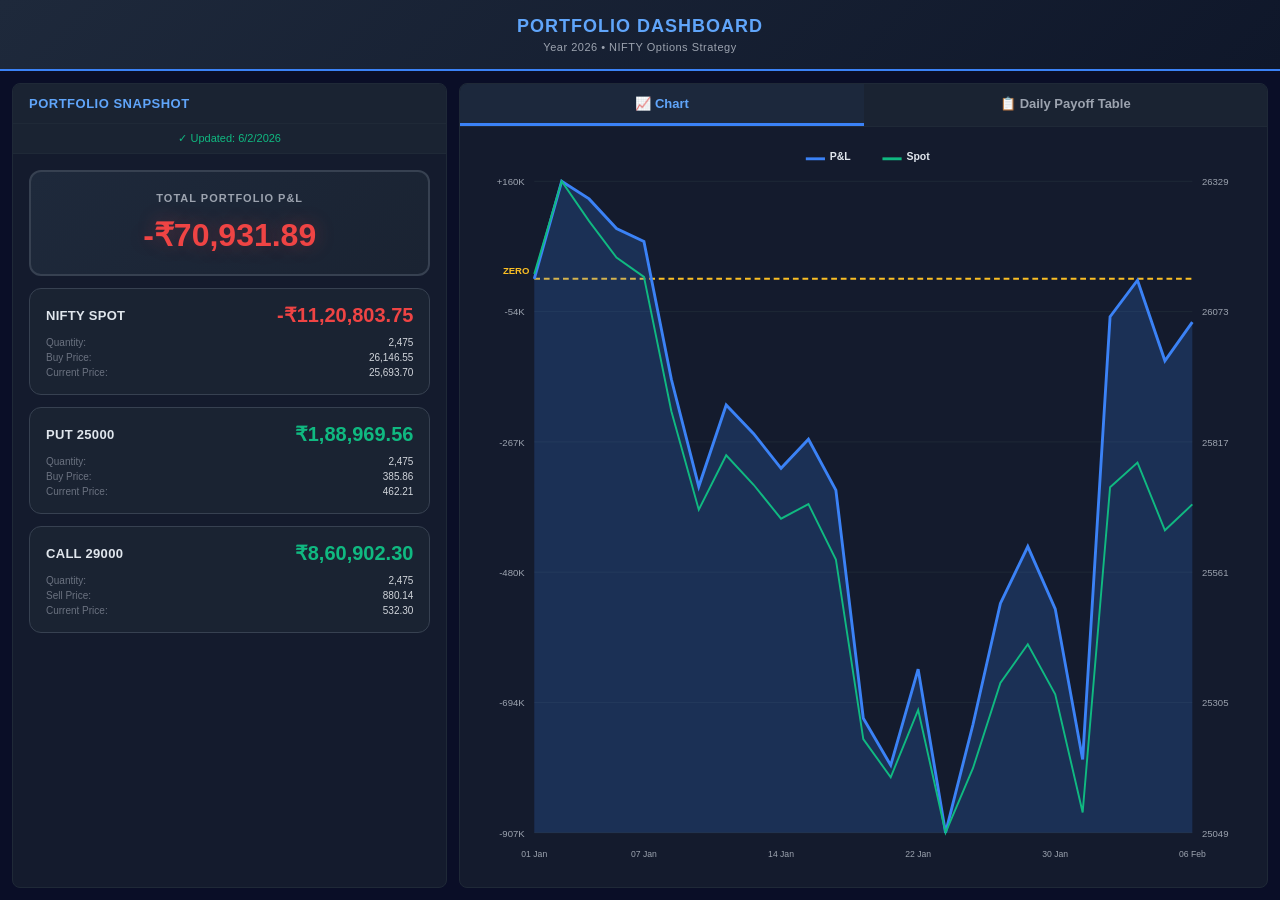
==== commit 1cfe0310: "Update CSV_URL to local file path" ====
--- a/index.html
+++ b/index.html
@@ -623,7 +623,8 @@
 
     <script>
         // CSV Data Source
-        const CSV_URL = "https://raw.githubusercontent.com/Vidyasagar29/nifty-close-data/main/nifty_close.csv";
+        // const CSV_URL = "https://raw.githubusercontent.com/Vidyasagar29/nifty-close-data/main/nifty_close.csv";
+        const CSV_URL = "./nifty_close.csv"
 
         // Portfolio Parameters
         const PORTFOLIO = {
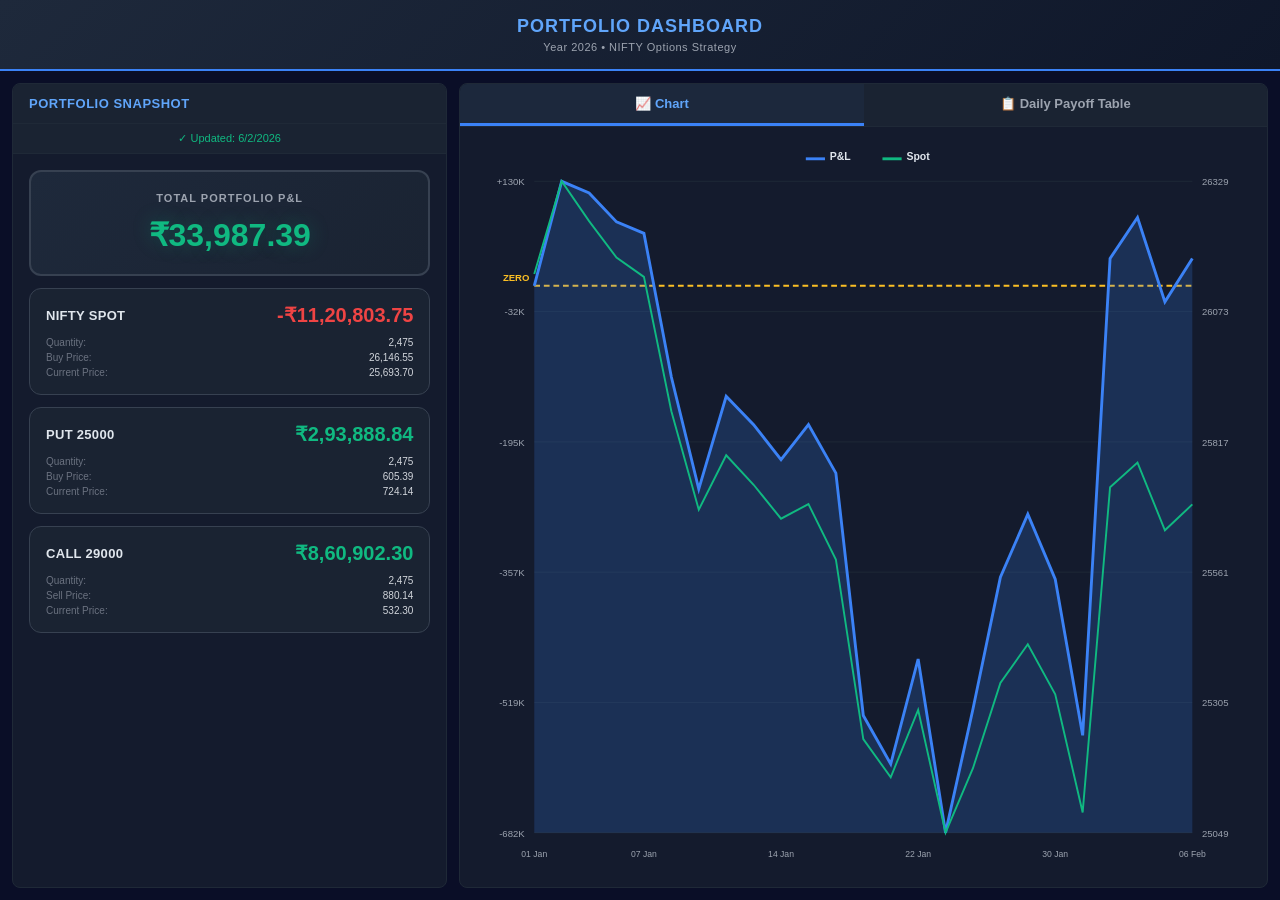
==== commit a208d98a: "Update putStrike value in portfolio parameters" ====
--- a/index.html
+++ b/index.html
@@ -629,7 +629,7 @@
         // Portfolio Parameters
         const PORTFOLIO = {
             quantity: 2475,
-            putStrike: 25000,
+            putStrike: 26000,
             callStrike: 29000,
             putIV: 0.16,
             callIV: 0.09,
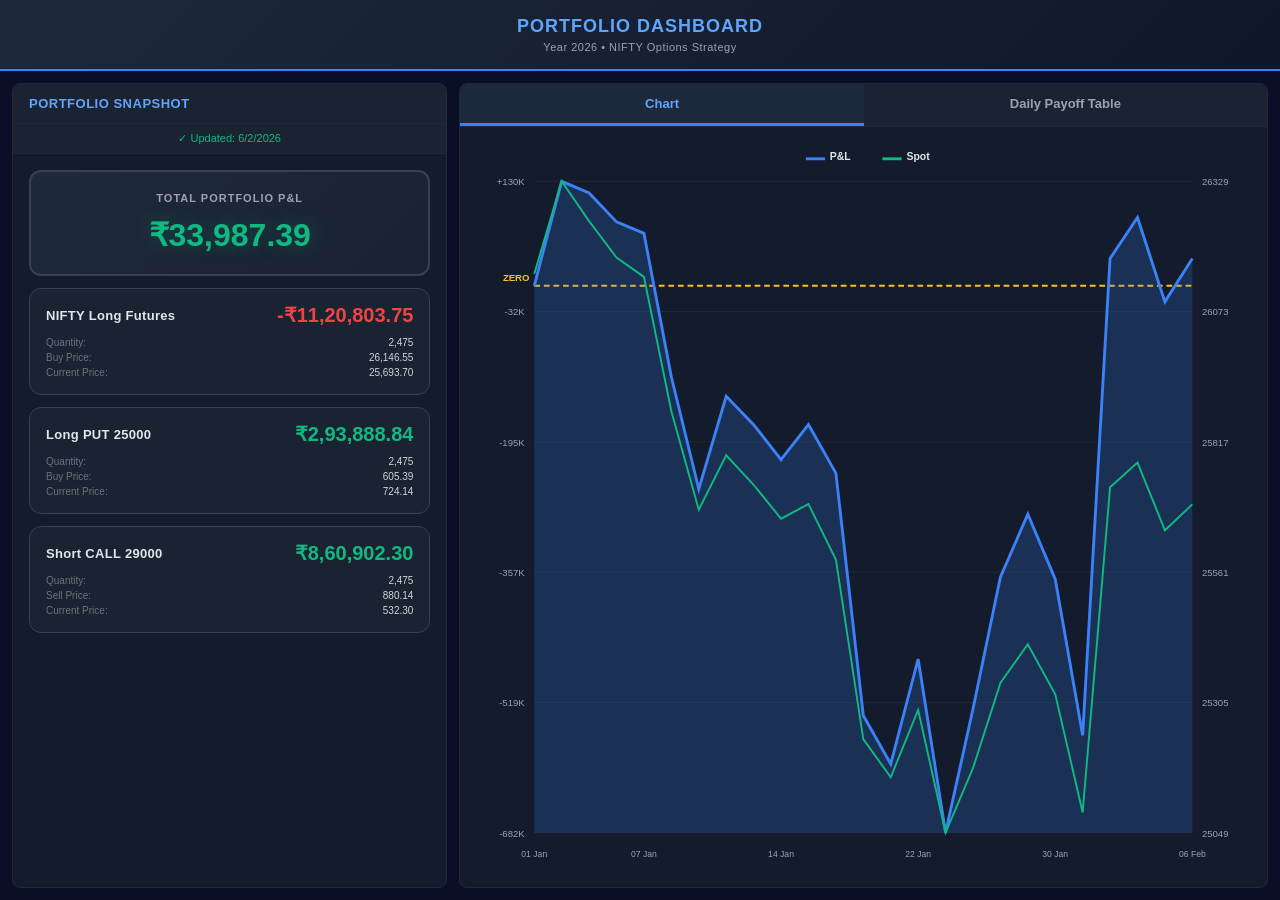
==== commit b447c5a3: "Update button labels and card titles in index.html" ====
--- a/index.html
+++ b/index.html
@@ -556,9 +556,9 @@
 
             <!-- Mobile Tabs -->
             <div class="mobile-tabs">
-                <button class="mobile-tab-btn active" onclick="switchMobileTab('snapshot')">📊 Summary</button>
-                <button class="mobile-tab-btn" onclick="switchMobileTab('chart')">📈 Chart</button>
-                <button class="mobile-tab-btn" onclick="switchMobileTab('payoff')">📋 History</button>
+                <button class="mobile-tab-btn active" onclick="switchMobileTab('snapshot')"> Summary</button>
+                <button class="mobile-tab-btn" onclick="switchMobileTab('chart')"> Chart</button>
+                <button class="mobile-tab-btn" onclick="switchMobileTab('payoff')"> History</button>
             </div>
 
             <div class="dashboard-content">
@@ -578,8 +578,8 @@
             <div class="right-panel">
                 <!-- Desktop Tabs -->
                 <div class="desktop-tabs">
-                    <button class="tab-btn active" onclick="switchTab('chart')">📈 Chart</button>
-                    <button class="tab-btn" onclick="switchTab('payoff')">📋 Daily Payoff Table</button>
+                    <button class="tab-btn active" onclick="switchTab('chart')"> Chart</button>
+                    <button class="tab-btn" onclick="switchTab('payoff')"> Daily Payoff Table</button>
                 </div>
 
                 <!-- Tab Content: Chart -->
@@ -852,7 +852,7 @@
                 <!-- NIFTY Spot Card -->
                 <div class="portfolio-card position-card ${spotPL >= 0 ? 'positive-card' : 'negative-card'}">
                     <div class="card-title-row">
-                        <div class="card-symbol">NIFTY SPOT</div>
+                        <div class="card-symbol">NIFTY Long Futures</div>
                         <div class="card-pnl-big ${spotPL >= 0 ? 'positive' : 'negative'}">
                             ${formatINRFull(spotPL)}
                         </div>
@@ -876,7 +876,7 @@
                 <!-- PUT Card -->
                 <div class="portfolio-card position-card ${putPL >= 0 ? 'positive-card' : 'negative-card'}">
                     <div class="card-title-row">
-                        <div class="card-symbol">PUT 25000</div>
+                        <div class="card-symbol">Long PUT 25000</div>
                         <div class="card-pnl-big ${putPL >= 0 ? 'positive' : 'negative'}">
                             ${formatINRFull(putPL)}
                         </div>
@@ -900,7 +900,7 @@
                 <!-- CALL Card -->
                 <div class="portfolio-card position-card ${callPL >= 0 ? 'positive-card' : 'negative-card'}">
                     <div class="card-title-row">
-                        <div class="card-symbol">CALL 29000</div>
+                        <div class="card-symbol">Short CALL 29000</div>
                         <div class="card-pnl-big ${callPL >= 0 ? 'positive' : 'negative'}">
                             ${formatINRFull(callPL)}
                         </div>
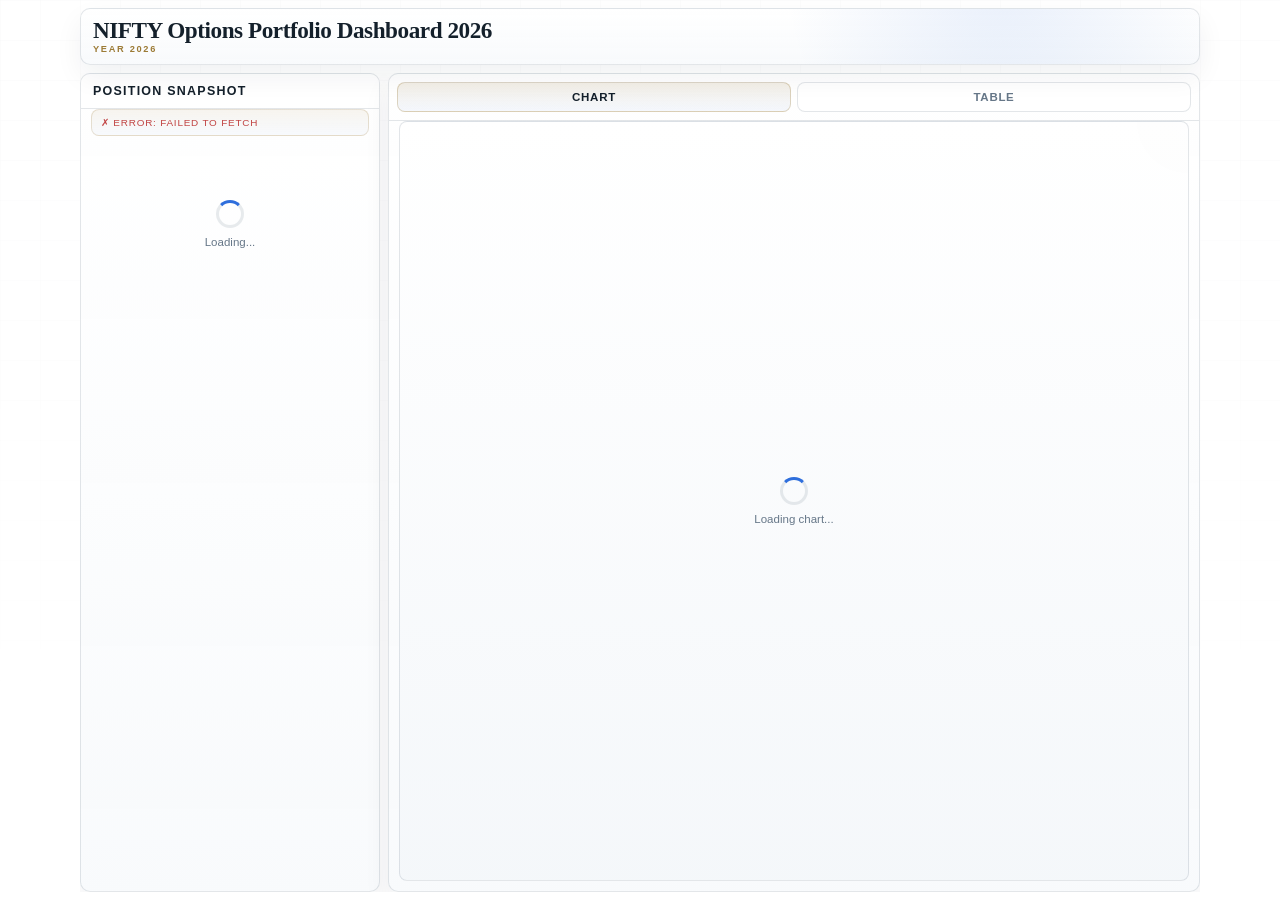
==== commit df022ef7: "Refactor dashboard and add Supabase config" ====
--- a/index.html
+++ b/index.html
@@ -4,568 +4,29 @@
     <meta charset="UTF-8">
     <meta name="viewport" content="width=device-width, initial-scale=1.0">
     <title>NIFTY Options Portfolio Dashboard</title>
+    <link rel="stylesheet" href="./style.css">
 </head>
 <body>
-    <div id="niftyDashboard" style="
-        width: 100%;
-        height: 100vh;
-        min-height: 600px;
-        font-family: 'Segoe UI', Tahoma, Geneva, Verdana, sans-serif;
-        background: #0a0e27;
-        color: #e0e6ed;
-        box-sizing: border-box;
-        margin: 0;
-        padding: 0;
-    ">
-        <style>
-            * {
-                margin: 0;
-                padding: 0;
-                box-sizing: border-box;
-            }
-
-            body {
-                margin: 0;
-                padding: 0;
-                overflow: hidden;
-            }
-
-            #niftyDashboard .dashboard {
-                display: flex;
-                flex-direction: column;
-                height: 100vh;
-            }
-
-            #niftyDashboard .dashboard-content {
-                display: flex;
-                flex: 1;
-                padding: 12px;
-                gap: 12px;
-                overflow: hidden;
-            }
-
-            /* Left Panel - Portfolio Snapshot */
-            #niftyDashboard .left-panel {
-                width: 35%;
-                background: #141b2d;
-                border-radius: 8px;
-                border: 1px solid #1f2937;
-                overflow: hidden;
-                display: flex;
-                flex-direction: column;
-            }
-
-            /* Snapshot Cards Container */
-            #niftyDashboard .snapshot-cards {
-                padding: 16px;
-                display: flex;
-                flex-direction: column;
-                gap: 12px;
-                overflow-y: auto;
-            }
-
-            /* Card Base */
-            #niftyDashboard .portfolio-card {
-                background: #1a2332;
-                border-radius: 12px;
-                border: 1px solid #374151;
-                padding: 16px;
-                transition: all 0.3s ease;
-                cursor: default;
-            }
-
-            #niftyDashboard .portfolio-card:hover {
-                transform: translateY(-2px);
-                box-shadow: 0 8px 16px rgba(0, 0, 0, 0.4);
-                border-color: #4b5563;
-            }
-
-            /* Total Card - Hero */
-            #niftyDashboard .total-card {
-                background: linear-gradient(135deg, #1e293b 0%, #1a2332 100%);
-                border: 2px solid #374151;
-                padding: 20px;
-                text-align: center;
-            }
-
-            #niftyDashboard .total-card:hover {
-                border-color: #60a5fa;
-                box-shadow: 0 0 20px rgba(96, 165, 250, 0.3);
-                background: linear-gradient(135deg, #1e3a5f 0%, #1a2f4a 100%);
-            }
-
-            #niftyDashboard .total-card-header {
-                font-size: 11px;
-                color: #9ca3af;
-                text-transform: uppercase;
-                letter-spacing: 1px;
-                margin-bottom: 12px;
-                font-weight: 600;
-            }
-
-            #niftyDashboard .total-card-value {
-                font-size: 32px;
-                font-weight: 700;
-                line-height: 1.2;
-            }
-
-            #niftyDashboard .total-card-value.positive {
-                color: #10b981;
-                text-shadow: 0 0 20px rgba(16, 185, 129, 0.3);
-            }
-
-            #niftyDashboard .total-card-value.negative {
-                color: #ef4444;
-                text-shadow: 0 0 20px rgba(239, 68, 68, 0.3);
-            }
-
-            /* Position Cards */
-            #niftyDashboard .position-card {
-                position: relative;
-            }
-
-            #niftyDashboard .position-card:hover {
-                background: #1f2937;
-            }
-
-            #niftyDashboard .position-card.positive-card:hover {
-                border-color: #10b981;
-                box-shadow: 0 0 16px rgba(16, 185, 129, 0.2);
-            }
-
-            #niftyDashboard .position-card.negative-card:hover {
-                border-color: #ef4444;
-                box-shadow: 0 0 16px rgba(239, 68, 68, 0.2);
-            }
-
-            #niftyDashboard .card-title-row {
-                display: flex;
-                justify-content: space-between;
-                align-items: center;
-                margin-bottom: 12px;
-            }
-
-            #niftyDashboard .card-symbol {
-                font-size: 13px;
-                font-weight: 600;
-                color: #e0e6ed;
-                letter-spacing: 0.3px;
-            }
-
-            #niftyDashboard .card-pnl-big {
-                font-size: 20px;
-                font-weight: 700;
-                line-height: 1;
-            }
-
-            #niftyDashboard .card-pnl-big.positive {
-                color: #10b981;
-            }
-
-            #niftyDashboard .card-pnl-big.negative {
-                color: #ef4444;
-            }
-
-            #niftyDashboard .card-details {
-                display: flex;
-                flex-direction: column;
-                gap: 4px;
-            }
-
-            #niftyDashboard .card-detail-row {
-                font-size: 10px;
-                color: #9ca3af;
-                display: flex;
-                justify-content: space-between;
-            }
-
-            #niftyDashboard .card-detail-row .label {
-                color: #6b7280;
-            }
-
-            #niftyDashboard .card-detail-row .value {
-                color: #d1d5db;
-                font-weight: 500;
-            }
-
-            /* Right Panel - Tabs */
-            #niftyDashboard .right-panel {
-                width: 65%;
-                background: #141b2d;
-                border-radius: 8px;
-                border: 1px solid #1f2937;
-                overflow: hidden;
-                display: flex;
-                flex-direction: column;
-            }
-
-            /* Panel Header */
-            #niftyDashboard .panel-header {
-                background: #1a2332;
-                padding: 12px 16px;
-                border-bottom: 1px solid #1f2937;
-                font-size: 13px;
-                font-weight: 600;
-                letter-spacing: 0.5px;
-                color: #60a5fa;
-            }
-
-            /* Status Indicator */
-            #niftyDashboard .status-indicator {
-                padding: 8px 16px;
-                background: #1a2332;
-                border-bottom: 1px solid #1f2937;
-                font-size: 11px;
-                text-align: center;
-            }
-
-            #niftyDashboard .status-indicator.loading { color: #60a5fa; }
-            #niftyDashboard .status-indicator.success { color: #10b981; }
-            #niftyDashboard .status-indicator.error { color: #ef4444; }
-
-            /* Tabs - Desktop Right Side */
-            #niftyDashboard .desktop-tabs {
-                display: flex;
-                background: #1a2332;
-                border-bottom: 1px solid #1f2937;
-            }
-
-            #niftyDashboard .tab-btn {
-                flex: 1;
-                padding: 12px 20px;
-                background: transparent;
-                border: none;
-                border-bottom: 3px solid transparent;
-                color: #9ca3af;
-                font-size: 13px;
-                font-weight: 600;
-                cursor: pointer;
-                transition: all 0.2s;
-            }
-
-            #niftyDashboard .tab-btn:hover {
-                color: #e0e6ed;
-                background: rgba(59, 130, 246, 0.1);
-            }
-
-            #niftyDashboard .tab-btn.active {
-                color: #60a5fa;
-                border-bottom-color: #3b82f6;
-                background: rgba(59, 130, 246, 0.05);
-            }
-
-            /* Tab Content */
-            #niftyDashboard .tab-content {
-                display: none;
-                flex: 1;
-                overflow: hidden;
-            }
-
-            #niftyDashboard .tab-content.active {
-                display: flex;
-                flex-direction: column;
-            }
-
-            /* Panel Content */
-            #niftyDashboard .panel-content {
-                flex: 1;
-                overflow-y: auto;
-                overflow-x: hidden;
-            }
-
-            /* Tables */
-            #niftyDashboard table {
-                width: 100%;
-                border-collapse: collapse;
-                font-size: 12px;
-            }
-
-            #niftyDashboard thead {
-                position: sticky;
-                top: 0;
-                background: #1a2332;
-                z-index: 10;
-            }
-
-            #niftyDashboard th {
-                padding: 8px 6px;
-                text-align: right;
-                font-weight: 600;
-                color: #9ca3af;
-                border-bottom: 1px solid #1f2937;
-                font-size: 10px;
-                text-transform: uppercase;
-                letter-spacing: 0.3px;
-                white-space: nowrap;
-            }
-
-            #niftyDashboard th:first-child {
-                text-align: left;
-            }
-
-            #niftyDashboard td {
-                padding: 7px 6px;
-                text-align: right;
-                border-bottom: 1px solid #1f2937;
-                white-space: nowrap;
-                font-size: 11px;
-            }
-
-            #niftyDashboard td:first-child {
-                text-align: left;
-                font-weight: 500;
-            }
-
-            #niftyDashboard tbody tr:hover {
-                background: #1a2332;
-            }
-
-            #niftyDashboard .total-row {
-                background: #1a2332 !important;
-                font-weight: 700;
-                border-top: 2px solid #374151;
-            }
-
-            #niftyDashboard .positive { color: #10b981; }
-            #niftyDashboard .negative { color: #ef4444; }
-
-            /* Payoff Table Compact Columns */
-            #niftyDashboard #payoffTable th:nth-child(1) { width: 70px; padding: 8px 4px; }
-            #niftyDashboard #payoffTable th:nth-child(2) { width: 75px; padding: 8px 4px; }
-            #niftyDashboard #payoffTable th:nth-child(3) { width: 75px; padding: 8px 4px; }
-            #niftyDashboard #payoffTable th:nth-child(4) { width: 75px; padding: 8px 4px; }
-            #niftyDashboard #payoffTable th:nth-child(5) { width: 100px; padding: 8px 6px; }
-
-            #niftyDashboard #payoffTable td:nth-child(1) {
-                font-size: 10px;
-                padding: 7px 4px;
-            }
-
-            #niftyDashboard #payoffTable td:nth-child(2),
-            #niftyDashboard #payoffTable td:nth-child(3),
-            #niftyDashboard #payoffTable td:nth-child(4),
-            #niftyDashboard #payoffTable td:nth-child(5) {
-                padding: 7px 4px;
-            }
-
-            /* Main Portfolio Header */
-            #niftyDashboard .main-header {
-                background: linear-gradient(135deg, #1e293b 0%, #0f172a 100%);
-                padding: 16px 20px;
-                text-align: center;
-                border-bottom: 2px solid #3b82f6;
-            }
-
-            #niftyDashboard .main-title {
-                font-size: 18px;
-                font-weight: 700;
-                color: #60a5fa;
-                letter-spacing: 1px;
-                text-transform: uppercase;
-                margin: 0;
-            }
-
-            #niftyDashboard .main-subtitle {
-                font-size: 11px;
-                color: #9ca3af;
-                margin-top: 4px;
-                letter-spacing: 0.5px;
-            }
-
-            /* Chart Container */
-            #niftyDashboard .chart-wrapper {
-                flex: 1;
-                padding: 16px;
-                position: relative;
-                overflow: hidden;
-            }
-
-            /* Loading Spinner */
-            #niftyDashboard .loading {
-                display: flex;
-                align-items: center;
-                justify-content: center;
-                flex-direction: column;
-                height: 100%;
-                color: #6b7280;
-                font-size: 13px;
-            }
-
-            #niftyDashboard .spinner {
-                border: 3px solid #1f2937;
-                border-top: 3px solid #60a5fa;
-                border-radius: 50%;
-                width: 40px;
-                height: 40px;
-                animation: spin 1s linear infinite;
-                margin-bottom: 12px;
-            }
-
-            @keyframes spin {
-                0% { transform: rotate(0deg); }
-                100% { transform: rotate(360deg); }
-            }
-
-            /* Scrollbar */
-            #niftyDashboard ::-webkit-scrollbar {
-                width: 6px;
-                height: 6px;
-            }
-
-            #niftyDashboard ::-webkit-scrollbar-track {
-                background: #0a0e27;
-            }
-
-            #niftyDashboard ::-webkit-scrollbar-thumb {
-                background: #374151;
-                border-radius: 3px;
-            }
-
-            #niftyDashboard ::-webkit-scrollbar-thumb:hover {
-                background: #4b5563;
-            }
-
-            /* Tooltip */
-            #niftyDashboard .chart-tooltip {
-                position: fixed;
-                background: rgba(10, 14, 39, 0.98);
-                border: 2px solid #60a5fa;
-                border-radius: 8px;
-                padding: 10px 12px;
-                font-size: 11px;
-                color: #e0e6ed;
-                pointer-events: none;
-                display: none;
-                z-index: 10000;
-                box-shadow: 0 8px 16px rgba(0, 0, 0, 0.5), 0 0 20px rgba(96, 165, 250, 0.2);
-                line-height: 1.6;
-                white-space: nowrap;
-            }
-
-            /* Mobile Styles */
-            @media (max-width: 768px) {
-                #niftyDashboard .dashboard {
-                    height: auto;
-                    min-height: 100vh;
-                }
-
-                #niftyDashboard .main-header {
-                    padding: 12px 16px;
-                }
-
-                #niftyDashboard .main-title {
-                    font-size: 16px;
-                }
-
-                #niftyDashboard .main-subtitle {
-                    font-size: 10px;
-                }
-
-                #niftyDashboard .dashboard-content {
-                    flex-direction: column;
-                    height: auto;
-                    min-height: calc(100vh - 80px);
-                    padding: 8px;
-                    gap: 0;
-                }
-
-                #niftyDashboard .left-panel,
-                #niftyDashboard .right-panel {
-                    width: 100%;
-                }
-
-                #niftyDashboard .left-panel {
-                    display: none;
-                }
-
-                #niftyDashboard .desktop-tabs {
-                    display: none;
-                }
-
-                #niftyDashboard .mobile-tabs {
-                    display: flex !important;
-                    background: #1a2332;
-                    border-radius: 8px;
-                    padding: 6px;
-                    gap: 6px;
-                    margin: 8px;
-                }
-
-                #niftyDashboard .mobile-tab-btn {
-                    flex: 1;
-                    padding: 10px 12px;
-                    background: transparent;
-                    border: none;
-                    border-radius: 6px;
-                    color: #9ca3af;
-                    font-size: 12px;
-                    font-weight: 600;
-                    cursor: pointer;
-                    transition: all 0.2s;
-                    white-space: nowrap;
-                }
-
-                #niftyDashboard .mobile-tab-btn.active {
-                    background: #3b82f6;
-                    color: #ffffff;
-                }
-
-                #niftyDashboard .tab-content {
-                    height: calc(100vh - 160px);
-                    min-height: 500px;
-                }
-
-                #niftyDashboard .chart-wrapper {
-                    height: 100%;
-                    min-height: 400px;
-                }
-
-                #niftyDashboard #payoffTable {
-                    font-size: 10px;
-                }
-
-                #niftyDashboard #payoffTable th,
-                #niftyDashboard #payoffTable td {
-                    padding: 6px 3px;
-                    font-size: 9px;
-                }
-
-                #niftyDashboard .card-pnl-big {
-                    font-size: 14px;
-                }
-
-                #niftyDashboard .total-card-value {
-                    font-size: 24px;
-                }
-            }
-
-            /* Desktop - Hide Mobile Tabs */
-            @media (min-width: 769px) {
-                #niftyDashboard .mobile-tabs {
-                    display: none;
-                }
-            }
-        </style>
-
+    <div id="niftyDashboard">
         <div class="dashboard">
             <!-- Main Header -->
             <div class="main-header">
-                <h1 class="main-title">Portfolio Dashboard</h1>
-                <div class="main-subtitle">Year 2026 • NIFTY Options Strategy</div>
+                <h1 class="main-title">NIFTY Options Portfolio Dashboard 2026</h1>
+                <div class="main-subtitle">Year 2026</div>
             </div>
 
             <!-- Mobile Tabs -->
             <div class="mobile-tabs">
-                <button class="mobile-tab-btn active" onclick="switchMobileTab('snapshot')"> Summary</button>
+                <button class="mobile-tab-btn active" onclick="switchMobileTab('snapshot')">Snapshot</button>
                 <button class="mobile-tab-btn" onclick="switchMobileTab('chart')"> Chart</button>
-                <button class="mobile-tab-btn" onclick="switchMobileTab('payoff')"> History</button>
+                <button class="mobile-tab-btn" onclick="switchMobileTab('payoff')">Table</button>
             </div>
 
             <div class="dashboard-content">
             <!-- Left Panel: Portfolio Snapshot -->
             <div class="left-panel">
-                <div class="panel-header">PORTFOLIO SNAPSHOT</div>
-                <div id="statusIndicator" class="status-indicator loading">Loading data from GitHub...</div>
+                <div class="panel-header">Position Snapshot</div>
+                <div id="statusIndicator" class="status-indicator loading">Loading data...</div>
                 <div class="snapshot-cards" id="snapshotCards">
                     <div class="loading">
                         <div class="spinner"></div>
@@ -579,7 +40,7 @@
                 <!-- Desktop Tabs -->
                 <div class="desktop-tabs">
                     <button class="tab-btn active" onclick="switchTab('chart')"> Chart</button>
-                    <button class="tab-btn" onclick="switchTab('payoff')"> Daily Payoff Table</button>
+                    <button class="tab-btn" onclick="switchTab('payoff')"> Table</button>
                 </div>
 
                 <!-- Tab Content: Chart -->
@@ -599,10 +60,10 @@
                             <thead>
                                 <tr>
                                     <th>Date</th>
-                                    <th>Spot</th>
+                                    <th>NIFTY Close</th>
                                     <th>Put</th>
                                     <th>Call</th>
-                                    <th>P&L (₹)</th>
+                                    <th>P&amp;L</th>
                                 </tr>
                             </thead>
                             <tbody>
@@ -620,692 +81,7 @@
             </div> <!-- End dashboard-content -->
         </div> <!-- End dashboard -->
     </div> <!-- End niftyDashboard -->
-
-    <script>
-        // CSV Data Source
-        // const CSV_URL = "https://raw.githubusercontent.com/Vidyasagar29/nifty-close-data/main/nifty_close.csv";
-        const CSV_URL = "./nifty_close.csv"
-
-        // Portfolio Parameters
-        const PORTFOLIO = {
-            quantity: 2475,
-            putStrike: 26000,
-            callStrike: 29000,
-            putIV: 0.16,
-            callIV: 0.09,
-            riskFreeRate: 0.10,
-            expiryDate: new Date('2026-12-29')
-        };
-
-        let portfolioData = null;
-
-        // Tab Switching - Desktop
-        function switchTab(tabName) {
-            document.querySelectorAll('.tab-btn').forEach(btn => btn.classList.remove('active'));
-            document.querySelectorAll('.tab-content').forEach(content => content.classList.remove('active'));
-            
-            event.target.classList.add('active');
-            document.getElementById('tab' + tabName.charAt(0).toUpperCase() + tabName.slice(1)).classList.add('active');
-            
-            if (tabName === 'chart' && portfolioData) {
-                setTimeout(() => updateChart(portfolioData.dailyData), 50);
-            }
-        }
-
-        // Tab Switching - Mobile
-        function switchMobileTab(tabName) {
-            document.querySelectorAll('.mobile-tab-btn').forEach(btn => btn.classList.remove('active'));
-            event.target.classList.add('active');
-            
-            const leftPanel = document.querySelector('.left-panel');
-            const tabChart = document.getElementById('tabChart');
-            const tabPayoff = document.getElementById('tabPayoff');
-            
-            leftPanel.style.display = 'none';
-            tabChart.classList.remove('active');
-            tabPayoff.classList.remove('active');
-            
-            if (tabName === 'snapshot') {
-                leftPanel.style.display = 'flex';
-            } else if (tabName === 'chart') {
-                tabChart.classList.add('active');
-                if (portfolioData) {
-                    setTimeout(() => updateChart(portfolioData.dailyData), 50);
-                }
-            } else if (tabName === 'payoff') {
-                tabPayoff.classList.add('active');
-            }
-        }
-
-        // Format Functions
-        function formatINR(value) {
-            return '₹' + value.toLocaleString('en-IN', {
-                minimumFractionDigits: 2,
-                maximumFractionDigits: 2
-            });
-        }
-
-        function formatNumber(value) {
-            return value.toLocaleString('en-IN', {
-                minimumFractionDigits: 2,
-                maximumFractionDigits: 2
-            });
-        }
-
-        // Black-Scholes Implementation
-        function cumulativeNormalDistribution(x) {
-            const t = 1 / (1 + 0.2316419 * Math.abs(x));
-            const d = 0.3989423 * Math.exp(-x * x / 2);
-            const prob = d * t * (0.3193815 + t * (-0.3565638 + t * (1.781478 + t * (-1.821256 + t * 1.330274))));
-            return x > 0 ? 1 - prob : prob;
-        }
-
-        function blackScholes(spot, strike, timeToExpiry, riskFreeRate, volatility, optionType) {
-            if (timeToExpiry <= 0) {
-                if (optionType === 'call') {
-                    return Math.max(spot - strike, 0);
-                } else {
-                    return Math.max(strike - spot, 0);
-                }
-            }
-
-            const d1 = (Math.log(spot / strike) + (riskFreeRate + 0.5 * volatility * volatility) * timeToExpiry) / 
-                       (volatility * Math.sqrt(timeToExpiry));
-            const d2 = d1 - volatility * Math.sqrt(timeToExpiry);
-
-            if (optionType === 'call') {
-                return spot * cumulativeNormalDistribution(d1) - 
-                       strike * Math.exp(-riskFreeRate * timeToExpiry) * cumulativeNormalDistribution(d2);
-            } else {
-                return strike * Math.exp(-riskFreeRate * timeToExpiry) * cumulativeNormalDistribution(-d2) - 
-                       spot * cumulativeNormalDistribution(-d1);
-            }
-        }
-
-        // Parse CSV
-        function parseCSV(text) {
-            const lines = text.trim().split('\n');
-            const data = [];
-            
-            for (let i = 1; i < lines.length; i++) {
-                const line = lines[i].trim();
-                if (!line) continue;
-                
-                const [dateStr, closeStr] = line.split(',');
-                const date = new Date(dateStr.trim());
-                const close = parseFloat(closeStr.trim());
-                
-                if (!isNaN(date.getTime()) && !isNaN(close)) {
-                    data.push({ date, close });
-                }
-            }
-            
-            data.sort((a, b) => a.date - b.date);
-            return data;
-        }
-
-        // Calculate Portfolio
-        function calculatePortfolio(priceData) {
-            if (priceData.length === 0) return null;
-
-            const startDate = priceData[0].date;
-            const startSpot = priceData[0].close;
-            
-            const startTimeToExpiry = (PORTFOLIO.expiryDate - startDate) / (1000 * 60 * 60 * 24 * 365);
-            
-            const startPutPrice = blackScholes(
-                startSpot, 
-                PORTFOLIO.putStrike, 
-                startTimeToExpiry, 
-                PORTFOLIO.riskFreeRate, 
-                PORTFOLIO.putIV, 
-                'put'
-            );
-            
-            const startCallPrice = blackScholes(
-                startSpot, 
-                PORTFOLIO.callStrike, 
-                startTimeToExpiry, 
-                PORTFOLIO.riskFreeRate, 
-                PORTFOLIO.callIV, 
-                'call'
-            );
-
-            const dailyData = priceData.map(entry => {
-                const timeToExpiry = Math.max(0, (PORTFOLIO.expiryDate - entry.date) / (1000 * 60 * 60 * 24 * 365));
-                
-                const putPrice = blackScholes(
-                    entry.close, 
-                    PORTFOLIO.putStrike, 
-                    timeToExpiry, 
-                    PORTFOLIO.riskFreeRate, 
-                    PORTFOLIO.putIV, 
-                    'put'
-                );
-                
-                const callPrice = blackScholes(
-                    entry.close, 
-                    PORTFOLIO.callStrike, 
-                    timeToExpiry, 
-                    PORTFOLIO.riskFreeRate, 
-                    PORTFOLIO.callIV, 
-                    'call'
-                );
-
-                const spotPL = (entry.close - startSpot) * PORTFOLIO.quantity;
-                const putPL = (putPrice - startPutPrice) * PORTFOLIO.quantity;
-                const callPL = (startCallPrice - callPrice) * PORTFOLIO.quantity;
-                const totalPL = spotPL + putPL + callPL;
-
-                return {
-                    date: entry.date,
-                    spot: entry.close,
-                    putPrice: putPrice,
-                    callPrice: callPrice,
-                    totalPL: totalPL
-                };
-            });
-
-            const latestData = dailyData[dailyData.length - 1];
-
-            return {
-                startSpot,
-                startPutPrice,
-                startCallPrice,
-                latest: latestData,
-                dailyData: dailyData
-            };
-        }
-
-        // Format INR with Indian style commas (lakhs/crores)
-        function formatINRFull(value) {
-            const isNegative = value < 0;
-            const absValue = Math.abs(value);
-            
-            // Indian number format: XX,XX,XXX.XX
-            const formatted = absValue.toLocaleString('en-IN', {
-                minimumFractionDigits: 2,
-                maximumFractionDigits: 2
-            });
-            
-            return (isNegative ? '-₹' : '₹') + formatted;
-        }
-
-        // Update Snapshot Cards
-        function updateSnapshotTable(portfolio) {
-            const container = document.getElementById('snapshotCards');
-            
-            const spotPL = (portfolio.latest.spot - portfolio.startSpot) * PORTFOLIO.quantity;
-            const putPL = (portfolio.latest.putPrice - portfolio.startPutPrice) * PORTFOLIO.quantity;
-            const callPL = (portfolio.startCallPrice - portfolio.latest.callPrice) * PORTFOLIO.quantity;
-            const totalPL = portfolio.latest.totalPL;
-
-            container.innerHTML = `
-                <!-- Total Portfolio Card -->
-                <div class="portfolio-card total-card">
-                    <div class="total-card-header">Total Portfolio P&L</div>
-                    <div class="total-card-value ${totalPL >= 0 ? 'positive' : 'negative'}">
-                        ${formatINRFull(totalPL)}
-                    </div>
-                </div>
-
-                <!-- NIFTY Spot Card -->
-                <div class="portfolio-card position-card ${spotPL >= 0 ? 'positive-card' : 'negative-card'}">
-                    <div class="card-title-row">
-                        <div class="card-symbol">NIFTY Long Futures</div>
-                        <div class="card-pnl-big ${spotPL >= 0 ? 'positive' : 'negative'}">
-                            ${formatINRFull(spotPL)}
-                        </div>
-                    </div>
-                    <div class="card-details">
-                        <div class="card-detail-row">
-                            <span class="label">Quantity:</span>
-                            <span class="value">${PORTFOLIO.quantity.toLocaleString()}</span>
-                        </div>
-                        <div class="card-detail-row">
-                            <span class="label">Buy Price:</span>
-                            <span class="value">${formatNumber(portfolio.startSpot)}</span>
-                        </div>
-                        <div class="card-detail-row">
-                            <span class="label">Current Price:</span>
-                            <span class="value">${formatNumber(portfolio.latest.spot)}</span>
-                        </div>
-                    </div>
-                </div>
-
-                <!-- PUT Card -->
-                <div class="portfolio-card position-card ${putPL >= 0 ? 'positive-card' : 'negative-card'}">
-                    <div class="card-title-row">
-                        <div class="card-symbol">Long PUT 25000</div>
-                        <div class="card-pnl-big ${putPL >= 0 ? 'positive' : 'negative'}">
-                            ${formatINRFull(putPL)}
-                        </div>
-                    </div>
-                    <div class="card-details">
-                        <div class="card-detail-row">
-                            <span class="label">Quantity:</span>
-                            <span class="value">${PORTFOLIO.quantity.toLocaleString()}</span>
-                        </div>
-                        <div class="card-detail-row">
-                            <span class="label">Buy Price:</span>
-                            <span class="value">${formatNumber(portfolio.startPutPrice)}</span>
-                        </div>
-                        <div class="card-detail-row">
-                            <span class="label">Current Price:</span>
-                            <span class="value">${formatNumber(portfolio.latest.putPrice)}</span>
-                        </div>
-                    </div>
-                </div>
-
-                <!-- CALL Card -->
-                <div class="portfolio-card position-card ${callPL >= 0 ? 'positive-card' : 'negative-card'}">
-                    <div class="card-title-row">
-                        <div class="card-symbol">Short CALL 29000</div>
-                        <div class="card-pnl-big ${callPL >= 0 ? 'positive' : 'negative'}">
-                            ${formatINRFull(callPL)}
-                        </div>
-                    </div>
-                    <div class="card-details">
-                        <div class="card-detail-row">
-                            <span class="label">Quantity:</span>
-                            <span class="value">${PORTFOLIO.quantity.toLocaleString()}</span>
-                        </div>
-                        <div class="card-detail-row">
-                            <span class="label">Sell Price:</span>
-                            <span class="value">${formatNumber(portfolio.startCallPrice)}</span>
-                        </div>
-                        <div class="card-detail-row">
-                            <span class="label">Current Price:</span>
-                            <span class="value">${formatNumber(portfolio.latest.callPrice)}</span>
-                        </div>
-                    </div>
-                </div>
-            `;
-        }
-
-        // Update Payoff Table
-        function updatePayoffTable(dailyData) {
-            const tbody = document.querySelector('#payoffTable tbody');
-            
-            tbody.innerHTML = dailyData.map(row => {
-                const dateStr = row.date.toLocaleDateString('en-GB', { 
-                    day: '2-digit', 
-                    month: '2-digit', 
-                    year: '2-digit' 
-                });
-                
-                return `
-                    <tr>
-                        <td>${dateStr}</td>
-                        <td>${formatNumber(row.spot)}</td>
-                        <td>${formatNumber(row.putPrice)}</td>
-                        <td>${formatNumber(row.callPrice)}</td>
-                        <td class="${row.totalPL >= 0 ? 'positive' : 'negative'}">${formatINR(row.totalPL)}</td>
-                    </tr>
-                `;
-            }).join('');
-        }
-
-        // Update Chart with SVG and Hover
-        function updateChart(dailyData) {
-            const container = document.getElementById('chartContainer');
-            if (!container) return;
-
-            container.innerHTML = '';
-
-            const isMobile = window.innerWidth <= 768;
-            const width = container.offsetWidth || 400;
-            const height = container.offsetHeight || 400;
-            
-            const margin = { top: 40, right: 60, bottom: 40, left: 60 };
-            const chartWidth = width - margin.left - margin.right;
-            const chartHeight = height - margin.top - margin.bottom;
-
-            const plValues = dailyData.map(d => d.totalPL);
-            const spotValues = dailyData.map(d => d.spot);
-            
-            const maxPL = Math.max(...plValues);
-            const minPL = Math.min(...plValues);
-            const maxSpot = Math.max(...spotValues);
-            const minSpot = Math.min(...spotValues);
-
-            const plRange = maxPL - minPL || 1;
-            const spotRange = maxSpot - minSpot || 1;
-
-            const svg = document.createElementNS('http://www.w3.org/2000/svg', 'svg');
-            svg.setAttribute('width', '100%');
-            svg.setAttribute('height', '100%');
-            svg.setAttribute('viewBox', `0 0 ${width} ${height}`);
-            svg.style.background = '#141b2d';
-
-            const xScale = (i) => margin.left + (i / (dailyData.length - 1)) * chartWidth;
-            const yScalePL = (value) => margin.top + chartHeight - ((value - minPL) / plRange) * chartHeight;
-            const yScaleSpot = (value) => margin.top + chartHeight - ((value - minSpot) / spotRange) * chartHeight;
-
-            // Grid
-            for (let i = 0; i <= 5; i++) {
-                const y = margin.top + (chartHeight * i / 5);
-                const line = document.createElementNS('http://www.w3.org/2000/svg', 'line');
-                line.setAttribute('x1', margin.left);
-                line.setAttribute('y1', y);
-                line.setAttribute('x2', width - margin.right);
-                line.setAttribute('y2', y);
-                line.setAttribute('stroke', '#1f2937');
-                line.setAttribute('stroke-width', '1');
-                svg.appendChild(line);
-            }
-
-            // Zero line
-            if (minPL < 0 && maxPL > 0) {
-                const zeroY = yScalePL(0);
-                const zeroLine = document.createElementNS('http://www.w3.org/2000/svg', 'line');
-                zeroLine.setAttribute('x1', margin.left);
-                zeroLine.setAttribute('y1', zeroY);
-                zeroLine.setAttribute('x2', width - margin.right);
-                zeroLine.setAttribute('y2', zeroY);
-                zeroLine.setAttribute('stroke', '#fbbf24');
-                zeroLine.setAttribute('stroke-width', '2');
-                zeroLine.setAttribute('stroke-dasharray', '6,4');
-                svg.appendChild(zeroLine);
-
-                const zeroText = document.createElementNS('http://www.w3.org/2000/svg', 'text');
-                zeroText.setAttribute('x', margin.left - 5);
-                zeroText.setAttribute('y', zeroY - 5);
-                zeroText.setAttribute('fill', '#fbbf24');
-                zeroText.setAttribute('font-size', '10');
-                zeroText.setAttribute('font-weight', 'bold');
-                zeroText.setAttribute('text-anchor', 'end');
-                zeroText.textContent = 'ZERO';
-                svg.appendChild(zeroText);
-            }
-
-            // P&L Area
-            const plAreaPath = document.createElementNS('http://www.w3.org/2000/svg', 'path');
-            let plAreaD = `M ${margin.left} ${margin.top + chartHeight} `;
-            dailyData.forEach((d, i) => {
-                plAreaD += `L ${xScale(i)} ${yScalePL(d.totalPL)} `;
-            });
-            plAreaD += `L ${xScale(dailyData.length - 1)} ${margin.top + chartHeight} Z`;
-            plAreaPath.setAttribute('d', plAreaD);
-            plAreaPath.setAttribute('fill', '#3b82f6');
-            plAreaPath.setAttribute('opacity', '0.2');
-            svg.appendChild(plAreaPath);
-
-            // P&L Line
-            const plLinePath = document.createElementNS('http://www.w3.org/2000/svg', 'path');
-            let plLineD = '';
-            dailyData.forEach((d, i) => {
-                plLineD += (i === 0 ? `M ` : ` L `) + `${xScale(i)} ${yScalePL(d.totalPL)}`;
-            });
-            plLinePath.setAttribute('d', plLineD);
-            plLinePath.setAttribute('fill', 'none');
-            plLinePath.setAttribute('stroke', '#3b82f6');
-            plLinePath.setAttribute('stroke-width', '3');
-            svg.appendChild(plLinePath);
-
-            // Spot Line
-            const spotLinePath = document.createElementNS('http://www.w3.org/2000/svg', 'path');
-            let spotLineD = '';
-            dailyData.forEach((d, i) => {
-                spotLineD += (i === 0 ? `M ` : ` L `) + `${xScale(i)} ${yScaleSpot(d.spot)}`;
-            });
-            spotLinePath.setAttribute('d', spotLineD);
-            spotLinePath.setAttribute('fill', 'none');
-            spotLinePath.setAttribute('stroke', '#10b981');
-            spotLinePath.setAttribute('stroke-width', '2');
-            svg.appendChild(spotLinePath);
-
-            // Y Labels (P&L)
-            for (let i = 0; i <= 5; i++) {
-                const value = minPL + plRange * (5 - i) / 5;
-                const y = margin.top + (chartHeight * i / 5);
-                const label = (value >= 0 ? '+' : '') + (value / 1000).toFixed(0) + 'K';
-                
-                const text = document.createElementNS('http://www.w3.org/2000/svg', 'text');
-                text.setAttribute('x', margin.left - 10);
-                text.setAttribute('y', y + 4);
-                text.setAttribute('fill', '#9ca3af');
-                text.setAttribute('font-size', '10');
-                text.setAttribute('text-anchor', 'end');
-                text.textContent = label;
-                svg.appendChild(text);
-            }
-
-            // Y Labels (Spot)
-            for (let i = 0; i <= 5; i++) {
-                const value = minSpot + spotRange * (5 - i) / 5;
-                const y = margin.top + (chartHeight * i / 5);
-                
-                const text = document.createElementNS('http://www.w3.org/2000/svg', 'text');
-                text.setAttribute('x', width - margin.right + 10);
-                text.setAttribute('y', y + 4);
-                text.setAttribute('fill', '#9ca3af');
-                text.setAttribute('font-size', '10');
-                text.textContent = value.toFixed(0);
-                svg.appendChild(text);
-            }
-
-            // X Labels
-            const labelCount = isMobile ? 4 : 6;
-            for (let i = 0; i < labelCount; i++) {
-                const index = Math.floor(i * (dailyData.length - 1) / (labelCount - 1));
-                const date = dailyData[index].date.toLocaleDateString('en-IN', { 
-                    day: '2-digit', 
-                    month: 'short' 
-                });
-                
-                const text = document.createElementNS('http://www.w3.org/2000/svg', 'text');
-                text.setAttribute('x', xScale(index));
-                text.setAttribute('y', margin.top + chartHeight + 25);
-                text.setAttribute('fill', '#9ca3af');
-                text.setAttribute('font-size', '9');
-                text.setAttribute('text-anchor', 'middle');
-                text.textContent = date;
-                svg.appendChild(text);
-            }
-
-            // Legend
-            const legendY = 15;
-            ['P&L', 'Spot'].forEach((label, idx) => {
-                const rect = document.createElementNS('http://www.w3.org/2000/svg', 'rect');
-                rect.setAttribute('x', width / 2 - 60 + idx * 80);
-                rect.setAttribute('y', legendY);
-                rect.setAttribute('width', '20');
-                rect.setAttribute('height', '3');
-                rect.setAttribute('fill', idx === 0 ? '#3b82f6' : '#10b981');
-                svg.appendChild(rect);
-                
-                const text = document.createElementNS('http://www.w3.org/2000/svg', 'text');
-                text.setAttribute('x', width / 2 - 35 + idx * 80);
-                text.setAttribute('y', legendY + 3);
-                text.setAttribute('fill', '#e0e6ed');
-                text.setAttribute('font-size', '11');
-                text.setAttribute('font-weight', 'bold');
-                text.textContent = label;
-                svg.appendChild(text);
-            });
-
-            // Hover Interaction
-            const tooltip = document.createElement('div');
-            tooltip.className = 'chart-tooltip';
-            container.appendChild(tooltip);
-
-            // Crosshair lines
-            const crosshairV = document.createElementNS('http://www.w3.org/2000/svg', 'line');
-            crosshairV.setAttribute('stroke', '#60a5fa');
-            crosshairV.setAttribute('stroke-width', '1');
-            crosshairV.setAttribute('stroke-dasharray', '4,4');
-            crosshairV.setAttribute('opacity', '0.5');
-            crosshairV.style.display = 'none';
-            svg.appendChild(crosshairV);
-
-            const crosshairH = document.createElementNS('http://www.w3.org/2000/svg', 'line');
-            crosshairH.setAttribute('stroke', '#60a5fa');
-            crosshairH.setAttribute('stroke-width', '1');
-            crosshairH.setAttribute('stroke-dasharray', '4,4');
-            crosshairH.setAttribute('opacity', '0.5');
-            crosshairH.style.display = 'none';
-            svg.appendChild(crosshairH);
-
-            const hoverCirclePL = document.createElementNS('http://www.w3.org/2000/svg', 'circle');
-            hoverCirclePL.setAttribute('r', '5');
-            hoverCirclePL.setAttribute('fill', '#3b82f6');
-            hoverCirclePL.setAttribute('stroke', '#fff');
-            hoverCirclePL.setAttribute('stroke-width', '2');
-            hoverCirclePL.style.display = 'none';
-            svg.appendChild(hoverCirclePL);
-
-            const hoverCircleSpot = document.createElementNS('http://www.w3.org/2000/svg', 'circle');
-            hoverCircleSpot.setAttribute('r', '5');
-            hoverCircleSpot.setAttribute('fill', '#10b981');
-            hoverCircleSpot.setAttribute('stroke', '#fff');
-            hoverCircleSpot.setAttribute('stroke-width', '2');
-            hoverCircleSpot.style.display = 'none';
-            svg.appendChild(hoverCircleSpot);
-
-            svg.addEventListener('mousemove', (e) => {
-                const rect = svg.getBoundingClientRect();
-                const mouseX = e.clientX - rect.left;
-                const mouseY = e.clientY - rect.top;
-                
-                if (mouseX < margin.left || mouseX > width - margin.right ||
-                    mouseY < margin.top || mouseY > margin.top + chartHeight) {
-                    tooltip.style.display = 'none';
-                    hoverCirclePL.style.display = 'none';
-                    hoverCircleSpot.style.display = 'none';
-                    crosshairV.style.display = 'none';
-                    crosshairH.style.display = 'none';
-                    return;
-                }
-
-                const relativeX = mouseX - margin.left;
-                const index = Math.round((relativeX / chartWidth) * (dailyData.length - 1));
-                
-                if (index >= 0 && index < dailyData.length) {
-                    const data = dailyData[index];
-                    const pointX = xScale(index);
-                    const pointYPL = yScalePL(data.totalPL);
-                    
-                    const date = data.date.toLocaleDateString('en-IN', { 
-                        day: '2-digit', 
-                        month: 'short',
-                        year: 'numeric'
-                    });
-
-                    tooltip.innerHTML = `
-                        <div style="font-weight: 600; color: #60a5fa; margin-bottom: 6px;">${date}</div>
-                        <div style="color: #10b981;">NIFTY: ${formatNumber(data.spot)}</div>
-                        <div>Put: ${formatNumber(data.putPrice)}</div>
-                        <div>Call: ${formatNumber(data.callPrice)}</div>
-                        <div style="margin-top: 6px; padding-top: 6px; border-top: 1px solid #374151; font-weight: 600; color: ${data.totalPL >= 0 ? '#10b981' : '#ef4444'};">
-                            P&L: ${formatINR(data.totalPL)}
-                        </div>
-                    `;
-
-                    // Position tooltip very close to cursor
-                    tooltip.style.display = 'block';
-                    
-                    const tooltipWidth = 220;
-                    const tooltipHeight = 150;
-                    const offset = 8; // Very close to cursor
-                    
-                    let tooltipX = e.clientX + offset;
-                    let tooltipY = e.clientY + offset;
-                    
-                    // Smart positioning - flip if would go off screen
-                    if (tooltipX + tooltipWidth > window.innerWidth) {
-                        tooltipX = e.clientX - tooltipWidth - offset;
-                    }
-                    if (tooltipY + tooltipHeight > window.innerHeight) {
-                        tooltipY = e.clientY - tooltipHeight - offset;
-                    }
-                    
-                    // Keep minimum distance from edges
-                    tooltipX = Math.max(5, Math.min(tooltipX, window.innerWidth - tooltipWidth - 5));
-                    tooltipY = Math.max(5, Math.min(tooltipY, window.innerHeight - tooltipHeight - 5));
-                    
-                    tooltip.style.left = tooltipX + 'px';
-                    tooltip.style.top = tooltipY + 'px';
-
-                    // Crosshair - vertical
-                    crosshairV.setAttribute('x1', pointX);
-                    crosshairV.setAttribute('y1', margin.top);
-                    crosshairV.setAttribute('x2', pointX);
-                    crosshairV.setAttribute('y2', margin.top + chartHeight);
-                    crosshairV.style.display = 'block';
-
-                    // Crosshair - horizontal (at P&L point)
-                    crosshairH.setAttribute('x1', margin.left);
-                    crosshairH.setAttribute('y1', pointYPL);
-                    crosshairH.setAttribute('x2', width - margin.right);
-                    crosshairH.setAttribute('y2', pointYPL);
-                    crosshairH.style.display = 'block';
-
-                    // Circles
-                    hoverCirclePL.setAttribute('cx', pointX);
-                    hoverCirclePL.setAttribute('cy', pointYPL);
-                    hoverCirclePL.style.display = 'block';
-
-                    hoverCircleSpot.setAttribute('cx', pointX);
-                    hoverCircleSpot.setAttribute('cy', yScaleSpot(data.spot));
-                    hoverCircleSpot.style.display = 'block';
-                }
-            });
-
-            svg.addEventListener('mouseleave', () => {
-                tooltip.style.display = 'none';
-                hoverCirclePL.style.display = 'none';
-                hoverCircleSpot.style.display = 'none';
-                crosshairV.style.display = 'none';
-                crosshairH.style.display = 'none';
-            });
-
-            container.appendChild(svg);
-        }
-
-        // Load Data
-        async function loadData() {
-            const statusIndicator = document.getElementById('statusIndicator');
-            statusIndicator.className = 'status-indicator loading';
-            statusIndicator.textContent = 'Fetching data...';
-
-            try {
-                const response = await fetch(CSV_URL);
-                if (!response.ok) throw new Error(`HTTP ${response.status}`);
-                
-                const csvText = await response.text();
-                const priceData = parseCSV(csvText);
-                
-                if (priceData.length === 0) throw new Error('No valid data');
-
-                portfolioData = calculatePortfolio(priceData);
-                
-                updateSnapshotTable(portfolioData);
-                updatePayoffTable(portfolioData.dailyData);
-                
-                setTimeout(() => updateChart(portfolioData.dailyData), 100);
-                
-                const lastDate = priceData[priceData.length - 1].date.toLocaleDateString('en-IN');
-                statusIndicator.className = 'status-indicator success';
-                statusIndicator.textContent = `✓ Updated: ${lastDate}`;
-                
-            } catch (error) {
-                statusIndicator.className = 'status-indicator error';
-                statusIndicator.textContent = `✗ Error: ${error.message}`;
-            }
-        }
-
-        // Auto-load
-        document.addEventListener('DOMContentLoaded', loadData);
-
-        // Resize handler
-        let resizeTimeout;
-        window.addEventListener('resize', () => {
-            clearTimeout(resizeTimeout);
-            resizeTimeout = setTimeout(() => {
-                if (portfolioData) updateChart(portfolioData.dailyData);
-            }, 250);
-        });
-    </script>
+    <script src="./config.js"></script>
+    <script src="./main.js"></script>
 </body>
 </html>
--- a/style.css
+++ b/style.css
@@ -0,0 +1,551 @@
+html,
+body {
+    height: 100%;
+}
+
+#niftyDashboard {
+    --bg: #ffffff;
+    --panel: rgba(255, 255, 255, 0.98);
+    --panel-strong: rgba(255, 255, 255, 1);
+    --ink: #14202b;
+    --muted: #667788;
+    --line: rgba(102, 119, 136, 0.18);
+    --accent: #9c7b36;
+    --accent-2: #2e6edc;
+    --positive: #178a57;
+    --negative: #c14444;
+    --shadow: 0 12px 28px rgba(22, 34, 48, 0.06);
+}
+
+#niftyDashboard,
+#niftyDashboard * {
+    box-sizing: border-box;
+}
+
+body {
+    margin: 0;
+    padding: 0;
+    background: #ffffff;
+    overflow: hidden;
+}
+
+#niftyDashboard {
+    width: 100%;
+    height: 100vh;
+    min-height: 100vh;
+    margin: 0;
+    padding: 8px;
+    font-family: "IBM Plex Sans", "Segoe UI", Tahoma, Geneva, Verdana, sans-serif;
+    color: var(--ink);
+    background: #ffffff;
+    overflow-x: hidden;
+    position: relative;
+}
+
+#niftyDashboard::before {
+    content: "";
+    position: absolute;
+    inset: 0;
+    pointer-events: none;
+    background-image:
+        linear-gradient(rgba(20, 32, 43, 0.03) 1px, transparent 1px),
+        linear-gradient(90deg, rgba(20, 32, 43, 0.03) 1px, transparent 1px);
+    background-size: 40px 40px;
+    mask-image: linear-gradient(180deg, rgba(255, 255, 255, 0.4), transparent 85%);
+}
+
+#niftyDashboard .dashboard {
+    position: relative;
+    z-index: 1;
+    display: grid;
+    grid-template-rows: auto minmax(0, 1fr);
+    gap: 8px;
+    width: min(1120px, 100%);
+    margin: 0 auto;
+    height: calc(100vh - 16px);
+    min-height: calc(100vh - 16px);
+}
+
+#niftyDashboard .main-header,
+#niftyDashboard .left-panel,
+#niftyDashboard .right-panel,
+#niftyDashboard .mobile-tabs {
+    background: linear-gradient(180deg, rgba(255, 255, 255, 0.98), rgba(248, 250, 252, 0.96));
+    border: 1px solid var(--line);
+    border-radius: 10px;
+    box-shadow: var(--shadow);
+}
+
+#niftyDashboard .main-header {
+    padding: 10px 12px;
+    display: grid;
+    gap: 2px;
+    text-align: left;
+    position: relative;
+    overflow: hidden;
+}
+
+#niftyDashboard .main-header::after {
+    content: "";
+    position: absolute;
+    inset: auto -10% -20% 55%;
+    height: 180px;
+    background: radial-gradient(circle, rgba(46, 110, 220, 0.1), transparent 68%);
+    pointer-events: none;
+}
+
+#niftyDashboard .main-title {
+    margin: 0;
+    font-family: "IBM Plex Serif", Georgia, serif;
+    font-size: clamp(1rem, 2vw, 1.45rem);
+    line-height: 1;
+    font-weight: 600;
+    letter-spacing: -0.02em;
+    color: var(--ink);
+    text-transform: none;
+}
+
+#niftyDashboard .main-subtitle {
+    margin: 0;
+    font-size: 0.58rem;
+    letter-spacing: 0.18em;
+    text-transform: uppercase;
+    color: var(--accent);
+    font-weight: 600;
+}
+
+#niftyDashboard .dashboard-content {
+    display: grid;
+    grid-template-columns: 300px minmax(0, 1fr);
+    gap: 8px;
+    align-items: stretch;
+    min-height: 0;
+    overflow: hidden;
+}
+
+#niftyDashboard .left-panel,
+#niftyDashboard .right-panel {
+    overflow: hidden;
+    display: flex;
+    flex-direction: column;
+    min-height: 0;
+}
+
+#niftyDashboard .panel-header {
+    display: flex;
+    justify-content: space-between;
+    align-items: center;
+    padding: 10px 12px;
+    border-bottom: 1px solid var(--line);
+    font-size: 0.78rem;
+    font-weight: 600;
+    letter-spacing: 0.1em;
+    text-transform: uppercase;
+    color: var(--ink);
+    background: rgba(255, 255, 255, 0.4);
+}
+
+#niftyDashboard .status-indicator {
+    padding: 7px 9px;
+    margin: 0 10px 8px;
+    border: 1px solid rgba(156, 123, 54, 0.2);
+    border-radius: 8px;
+    background: linear-gradient(180deg, rgba(156, 123, 54, 0.08), rgba(46, 110, 220, 0.03));
+    font-size: 0.62rem;
+    letter-spacing: 0.08em;
+    text-transform: uppercase;
+    color: var(--muted);
+    text-align: left;
+}
+
+#niftyDashboard .status-indicator.loading { color: var(--accent-2); }
+#niftyDashboard .status-indicator.success { color: var(--positive); }
+#niftyDashboard .status-indicator.error { color: var(--negative); }
+
+#niftyDashboard .snapshot-cards {
+    padding: 0 10px 10px;
+    display: grid;
+    gap: 8px;
+    overflow-y: auto;
+}
+
+#niftyDashboard .portfolio-card {
+    background: linear-gradient(180deg, rgba(255, 255, 255, 0.98), rgba(246, 248, 251, 0.98));
+    border: 1px solid var(--line);
+    border-radius: 8px;
+    padding: 10px;
+    transition: border-color 0.2s ease, box-shadow 0.2s ease;
+}
+
+#niftyDashboard .portfolio-card:hover {
+    border-color: rgba(156, 123, 54, 0.25);
+    box-shadow: 0 10px 20px rgba(20, 32, 43, 0.06);
+    transform: none;
+}
+
+#niftyDashboard .total-card {
+    background: linear-gradient(180deg, rgba(23, 138, 87, 0.08), rgba(46, 110, 220, 0.03));
+    border-color: rgba(23, 138, 87, 0.2);
+    text-align: left;
+    padding: 12px;
+}
+
+#niftyDashboard .total-card.negative-card,
+#niftyDashboard .total-card-value.negative {
+    border-color: rgba(193, 68, 68, 0.2);
+}
+
+#niftyDashboard .total-card-header {
+    font-size: 0.62rem;
+    color: var(--muted);
+    text-transform: uppercase;
+    letter-spacing: 0.1em;
+    margin-bottom: 8px;
+    font-weight: 600;
+}
+
+#niftyDashboard .total-card-value {
+    font-size: 1.2rem;
+    font-weight: 700;
+    line-height: 1.1;
+    text-shadow: none;
+}
+
+#niftyDashboard .total-card-value.positive,
+#niftyDashboard .card-pnl-big.positive,
+#niftyDashboard .positive {
+    color: var(--positive);
+}
+
+#niftyDashboard .total-card-value.negative,
+#niftyDashboard .card-pnl-big.negative,
+#niftyDashboard .negative {
+    color: var(--negative);
+}
+
+#niftyDashboard .card-title-row {
+    display: flex;
+    justify-content: space-between;
+    align-items: baseline;
+    gap: 12px;
+    margin-bottom: 8px;
+}
+
+#niftyDashboard .card-symbol {
+    font-size: 0.76rem;
+    font-weight: 600;
+    color: var(--ink);
+    letter-spacing: 0.06em;
+    text-transform: uppercase;
+}
+
+#niftyDashboard .card-pnl-big {
+    font-size: 0.95rem;
+    font-weight: 600;
+    line-height: 1;
+}
+
+#niftyDashboard .card-details {
+    display: grid;
+    gap: 4px;
+}
+
+#niftyDashboard .card-detail-row {
+    font-size: 0.7rem;
+    color: var(--muted);
+    display: flex;
+    justify-content: space-between;
+    gap: 12px;
+}
+
+#niftyDashboard .card-detail-row .label {
+    color: var(--muted);
+}
+
+#niftyDashboard .card-detail-row .value {
+    color: var(--ink);
+    font-weight: 600;
+}
+
+#niftyDashboard .desktop-tabs,
+#niftyDashboard .mobile-tabs {
+    display: flex;
+    gap: 6px;
+    padding: 8px;
+    background: transparent;
+    border-bottom: 1px solid var(--line);
+}
+
+#niftyDashboard .tab-btn,
+#niftyDashboard .mobile-tab-btn {
+    flex: 1;
+    border: 1px solid var(--line);
+    background: rgba(255, 255, 255, 0.92);
+    color: var(--muted);
+    border-radius: 8px;
+    padding: 8px 10px;
+    font: inherit;
+    font-size: 0.72rem;
+    font-weight: 600;
+    letter-spacing: 0.06em;
+    text-transform: uppercase;
+    cursor: pointer;
+    transition: all 0.2s ease;
+}
+
+#niftyDashboard .tab-btn.active,
+#niftyDashboard .mobile-tab-btn.active {
+    color: var(--ink);
+    border-color: rgba(156, 123, 54, 0.28);
+    background: linear-gradient(180deg, rgba(156, 123, 54, 0.12), rgba(46, 110, 220, 0.05));
+}
+
+#niftyDashboard .tab-content {
+    display: none;
+    flex: 1;
+    min-height: 0;
+    overflow: hidden;
+}
+
+#niftyDashboard .tab-content.active {
+    display: flex;
+    flex-direction: column;
+    min-height: 0;
+}
+
+#niftyDashboard .chart-wrapper {
+    flex: 1;
+    min-height: 0;
+    padding: 8px;
+    margin: 0 10px 10px;
+    border: 1px solid var(--line);
+    border-radius: 8px;
+    background:
+        linear-gradient(180deg, rgba(255, 255, 255, 0.96), rgba(244, 247, 250, 0.96)),
+        radial-gradient(circle at top right, rgba(46, 110, 220, 0.06), transparent 28%);
+    overflow: hidden;
+}
+
+#niftyDashboard .panel-content {
+    flex: 1;
+    min-height: 0;
+    height: 100%;
+    padding: 0 10px 10px;
+    overflow-y: auto;
+    overflow-x: hidden;
+}
+
+#niftyDashboard #tabPayoff .panel-content {
+    padding-bottom: 10px;
+}
+
+#niftyDashboard table {
+    width: 100%;
+    border-collapse: collapse;
+    table-layout: fixed;
+    background: rgba(255, 255, 255, 0.98);
+    border: 1px solid var(--line);
+    border-radius: 8px;
+    overflow: hidden;
+}
+
+#niftyDashboard thead {
+    position: sticky;
+    top: 0;
+    background: rgba(248, 250, 252, 0.98);
+    z-index: 10;
+}
+
+#niftyDashboard th {
+    padding: 7px 6px;
+    text-align: right;
+    font-weight: 600;
+    color: var(--muted);
+    border-bottom: 1px solid rgba(102, 119, 136, 0.1);
+    font-size: 0.6rem;
+    text-transform: uppercase;
+    letter-spacing: 0.12em;
+    white-space: nowrap;
+}
+
+#niftyDashboard th:first-child,
+#niftyDashboard td:first-child {
+    text-align: left;
+}
+
+#niftyDashboard td {
+    padding: 7px 6px;
+    text-align: right;
+    border-bottom: 1px solid rgba(102, 119, 136, 0.1);
+    white-space: nowrap;
+    font-size: 0.64rem;
+    color: var(--ink);
+    font-variant-numeric: tabular-nums;
+}
+
+#niftyDashboard tbody tr:hover {
+    background: rgba(46, 110, 220, 0.05);
+}
+
+#niftyDashboard .total-row {
+    background: rgba(248, 250, 252, 0.98) !important;
+    font-weight: 700;
+    border-top: 1px solid var(--line);
+}
+
+#niftyDashboard .loading {
+    display: flex;
+    align-items: center;
+    justify-content: center;
+    flex-direction: column;
+    height: 100%;
+    min-height: 160px;
+    color: var(--muted);
+    font-size: 0.72rem;
+    gap: 8px;
+}
+
+#niftyDashboard .spinner {
+    border: 3px solid rgba(102, 119, 136, 0.15);
+    border-top: 3px solid var(--accent-2);
+    border-radius: 50%;
+    width: 28px;
+    height: 28px;
+    animation: spin 1s linear infinite;
+    margin-bottom: 0;
+}
+
+@keyframes spin {
+    0% { transform: rotate(0deg); }
+    100% { transform: rotate(360deg); }
+}
+
+#niftyDashboard ::-webkit-scrollbar {
+    width: 8px;
+    height: 8px;
+}
+
+#niftyDashboard ::-webkit-scrollbar-track {
+    background: rgba(220, 228, 236, 0.45);
+    border-radius: 999px;
+}
+
+#niftyDashboard ::-webkit-scrollbar-thumb {
+    background: rgba(102, 119, 136, 0.18);
+    border-radius: 999px;
+}
+
+#niftyDashboard .chart-tooltip {
+    position: fixed;
+    background: rgba(255, 255, 255, 0.98);
+    border: 1px solid rgba(156, 123, 54, 0.22);
+    border-radius: 8px;
+    padding: 8px 10px;
+    font-size: 0.7rem;
+    color: var(--ink);
+    pointer-events: none;
+    display: none;
+    z-index: 10000;
+    box-shadow: 0 12px 24px rgba(20, 32, 43, 0.12);
+    line-height: 1.45;
+    white-space: nowrap;
+}
+
+@media (max-width: 768px) {
+    #niftyDashboard {
+        padding: 5px;
+        height: auto;
+    }
+
+    #niftyDashboard .dashboard {
+        height: auto;
+        min-height: auto;
+    }
+
+    #niftyDashboard .dashboard-content {
+        grid-template-columns: 1fr;
+        gap: 0;
+    }
+
+    #niftyDashboard .left-panel,
+    #niftyDashboard .right-panel,
+    #niftyDashboard .mobile-tabs,
+    #niftyDashboard .main-header {
+        width: 100%;
+    }
+
+    #niftyDashboard .left-panel {
+        display: none;
+    }
+
+    #niftyDashboard .desktop-tabs {
+        display: none;
+    }
+
+    #niftyDashboard .mobile-tabs {
+        display: flex !important;
+        padding: 6px;
+        margin: 0;
+    }
+
+    #niftyDashboard .mobile-tab-btn {
+        padding: 7px 6px;
+        font-size: 0.64rem;
+    }
+
+    #niftyDashboard .tab-content {
+        min-height: 500px;
+        height: auto;
+        overflow: visible;
+    }
+
+    #niftyDashboard .chart-wrapper {
+        min-height: 260px;
+        margin: 0 8px 8px;
+    }
+
+    #niftyDashboard .panel-content,
+    #niftyDashboard .snapshot-cards {
+        padding: 0 8px 8px;
+    }
+
+    #niftyDashboard .panel-header {
+        padding: 8px;
+        font-size: 0.7rem;
+    }
+
+    #niftyDashboard .status-indicator {
+        margin: 0 8px 6px;
+        font-size: 0.58rem;
+    }
+
+    #niftyDashboard .total-card-value {
+        font-size: 1rem;
+    }
+
+    #niftyDashboard .card-pnl-big {
+        font-size: 0.8rem;
+    }
+
+    #niftyDashboard .card-symbol {
+        font-size: 0.66rem;
+    }
+
+    #niftyDashboard .card-detail-row {
+        font-size: 0.62rem;
+    }
+
+    #niftyDashboard #payoffTable th,
+    #niftyDashboard #payoffTable td {
+        padding: 6px 4px;
+        font-size: 0.58rem;
+        white-space: normal;
+        overflow-wrap: anywhere;
+    }
+}
+
+@media (min-width: 769px) {
+    #niftyDashboard .mobile-tabs {
+        display: none;
+    }
+}
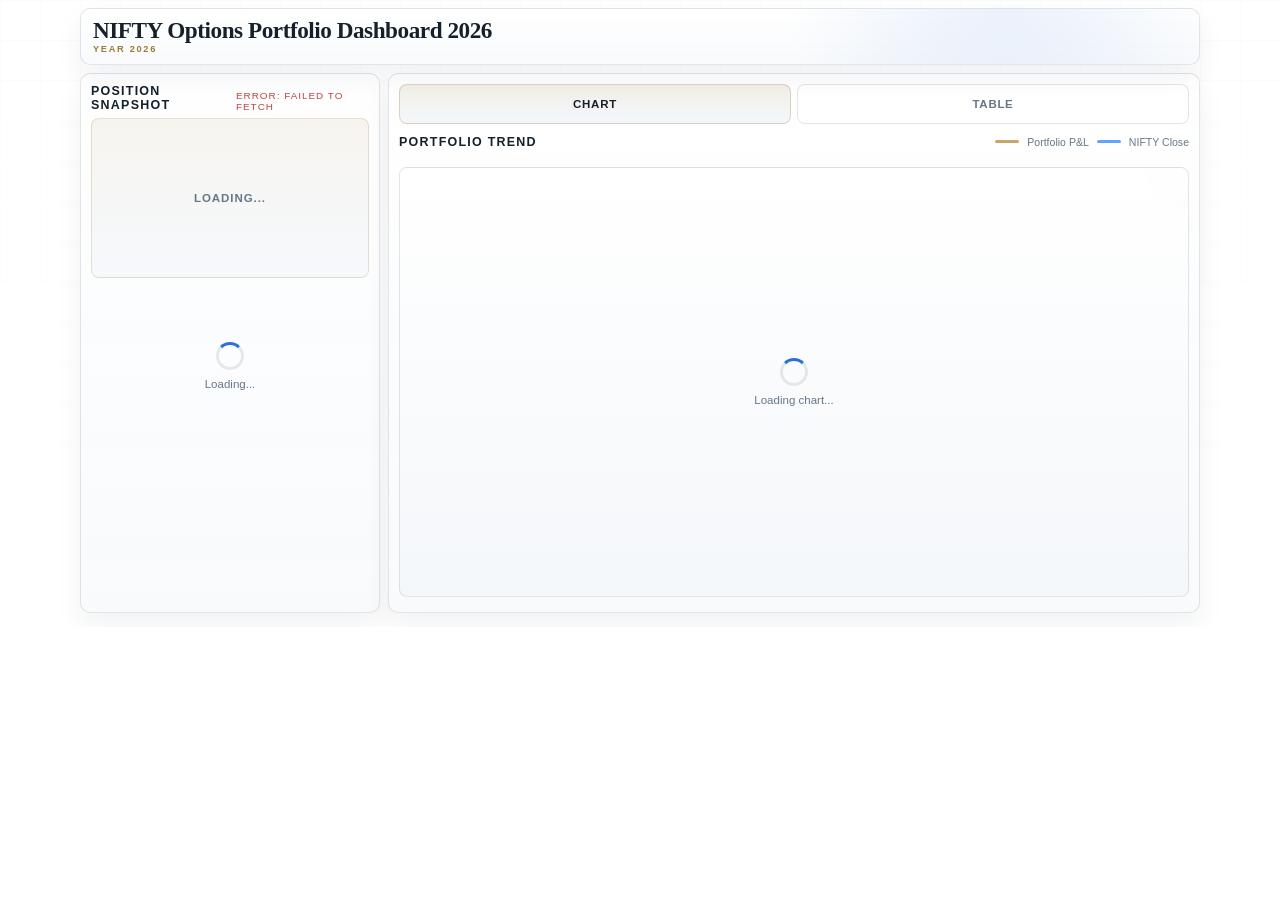
==== commit 5d37e6c6: "Align dashboard UI with reference layout" ====
--- a/index.html
+++ b/index.html
@@ -8,44 +8,52 @@
 </head>
 <body>
     <div id="niftyDashboard">
-        <div class="dashboard">
-            <!-- Main Header -->
-            <div class="main-header">
+        <main class="page">
+            <section class="main-header hero">
                 <h1 class="main-title">NIFTY Options Portfolio Dashboard 2026</h1>
                 <div class="main-subtitle">Year 2026</div>
-            </div>
+            </section>
 
-            <!-- Mobile Tabs -->
-            <div class="mobile-tabs">
-                <button class="mobile-tab-btn active" onclick="switchMobileTab('snapshot')">Snapshot</button>
-                <button class="mobile-tab-btn" onclick="switchMobileTab('chart')"> Chart</button>
-                <button class="mobile-tab-btn" onclick="switchMobileTab('payoff')">Table</button>
-            </div>
+            <section class="mobile-tabs" id="mobileTabs">
+                <button class="mobile-tab-btn active" onclick="switchMobileTab('snapshot', this)">Snapshot</button>
+                <button class="mobile-tab-btn" onclick="switchMobileTab('chart', this)"> Chart</button>
+                <button class="mobile-tab-btn" onclick="switchMobileTab('payoff', this)">Table</button>
+            </section>
 
-            <div class="dashboard-content">
-            <!-- Left Panel: Portfolio Snapshot -->
-            <div class="left-panel">
-                <div class="panel-header">Position Snapshot</div>
-                <div id="statusIndicator" class="status-indicator loading">Loading data...</div>
-                <div class="snapshot-cards" id="snapshotCards">
+            <section class="dashboard-content layout">
+            <aside class="left-panel panel snapshot-panel">
+                <div class="panel-header">
+                    <div>
+                        <h2 class="panel-title">Position Snapshot</h2>
+                    </div>
+                    <div id="statusIndicator" class="status loading">Loading data...</div>
+                </div>
+                <div id="totalProfit" class="profit-line loading">Loading...</div>
+                <div class="snapshot-cards positions" id="snapshotCards">
                     <div class="loading">
                         <div class="spinner"></div>
                         <div>Loading...</div>
                     </div>
                 </div>
-            </div>
+            </aside>
 
-            <!-- Right Panel: Tabs (Chart & Payoff Table) -->
-            <div class="right-panel">
-                <!-- Desktop Tabs -->
-                <div class="desktop-tabs">
-                    <button class="tab-btn active" onclick="switchTab('chart')"> Chart</button>
-                    <button class="tab-btn" onclick="switchTab('payoff')"> Table</button>
-                </div>
+            <section class="right-panel panel workspace-panel">
+                <section class="desktop-tabs tabs">
+                    <button class="tab-btn active" onclick="switchTab('chart', this)"> Chart</button>
+                    <button class="tab-btn" onclick="switchTab('payoff', this)"> Table</button>
+                </section>
 
-                <!-- Tab Content: Chart -->
-                <div id="tabChart" class="tab-content active">
-                    <div class="chart-wrapper" id="chartContainer">
+                <div id="tabChart" class="tab-content active desktop-tab-panel" data-panel="chart">
+                    <div class="panel-header chart-panel-header">
+                        <div>
+                            <h2 class="panel-title">Portfolio Trend</h2>
+                        </div>
+                        <div class="legend">
+                            <span><i class="legend-pl"></i>Portfolio P&amp;L</span>
+                            <span><i class="legend-spot"></i>NIFTY Close</span>
+                        </div>
+                    </div>
+                    <div class="chart-wrapper chart-shell" id="chartContainer">
                         <div class="loading">
                             <div class="spinner"></div>
                             <div>Loading chart...</div>
@@ -53,9 +61,14 @@
                     </div>
                 </div>
 
-                <!-- Tab Content: Payoff Table -->
-                <div id="tabPayoff" class="tab-content">
-                    <div class="panel-content">
+                <div id="tabPayoff" class="tab-content desktop-tab-panel" data-panel="table">
+                    <div class="panel-header">
+                        <div>
+                            <h2 class="panel-title">Daily Payoff Table</h2>
+                        </div>
+                        <div id="rowCount" class="status"></div>
+                    </div>
+                    <div class="panel-content table-wrap">
                         <table id="payoffTable">
                             <thead>
                                 <tr>
@@ -77,9 +90,9 @@
                         </table>
                     </div>
                 </div>
-            </div>
-            </div> <!-- End dashboard-content -->
-        </div> <!-- End dashboard -->
+            </section>
+            </section>
+        </main>
     </div> <!-- End niftyDashboard -->
     <script src="./config.js"></script>
     <script src="./main.js"></script>
--- a/style.css
+++ b/style.css
@@ -1,6 +1,6 @@
 html,
 body {
-    height: 100%;
+    min-height: 100%;
 }
 
 #niftyDashboard {
@@ -26,15 +26,10 @@
     margin: 0;
     padding: 0;
     background: #ffffff;
-    overflow: hidden;
 }
 
 #niftyDashboard {
-    width: 100%;
-    height: 100vh;
-    min-height: 100vh;
     margin: 0;
-    padding: 8px;
     font-family: "IBM Plex Sans", "Segoe UI", Tahoma, Geneva, Verdana, sans-serif;
     color: var(--ink);
     background: #ffffff;
@@ -54,21 +49,18 @@
     mask-image: linear-gradient(180deg, rgba(255, 255, 255, 0.4), transparent 85%);
 }
 
-#niftyDashboard .dashboard {
+#niftyDashboard .page {
+    width: min(1120px, calc(100% - 18px));
+    margin: 8px auto 14px;
+    display: grid;
+    gap: 8px;
+    max-width: 100%;
     position: relative;
     z-index: 1;
-    display: grid;
-    grid-template-rows: auto minmax(0, 1fr);
-    gap: 8px;
-    width: min(1120px, 100%);
-    margin: 0 auto;
-    height: calc(100vh - 16px);
-    min-height: calc(100vh - 16px);
-}
-
-#niftyDashboard .main-header,
-#niftyDashboard .left-panel,
-#niftyDashboard .right-panel,
+}
+
+#niftyDashboard .hero,
+#niftyDashboard .panel,
 #niftyDashboard .mobile-tabs {
     background: linear-gradient(180deg, rgba(255, 255, 255, 0.98), rgba(248, 250, 252, 0.96));
     border: 1px solid var(--line);
@@ -76,16 +68,15 @@
     box-shadow: var(--shadow);
 }
 
-#niftyDashboard .main-header {
+#niftyDashboard .hero {
     padding: 10px 12px;
     display: grid;
     gap: 2px;
-    text-align: left;
     position: relative;
     overflow: hidden;
 }
 
-#niftyDashboard .main-header::after {
+#niftyDashboard .hero::after {
     content: "";
     position: absolute;
     inset: auto -10% -20% 55%;
@@ -101,8 +92,7 @@
     line-height: 1;
     font-weight: 600;
     letter-spacing: -0.02em;
-    color: var(--ink);
-    text-transform: none;
+    max-width: none;
 }
 
 #niftyDashboard .main-subtitle {
@@ -114,166 +104,22 @@
     font-weight: 600;
 }
 
-#niftyDashboard .dashboard-content {
+#niftyDashboard .layout {
     display: grid;
     grid-template-columns: 300px minmax(0, 1fr);
     gap: 8px;
-    align-items: stretch;
-    min-height: 0;
-    overflow: hidden;
-}
-
-#niftyDashboard .left-panel,
-#niftyDashboard .right-panel {
-    overflow: hidden;
-    display: flex;
-    flex-direction: column;
-    min-height: 0;
-}
-
-#niftyDashboard .panel-header {
-    display: flex;
-    justify-content: space-between;
-    align-items: center;
-    padding: 10px 12px;
-    border-bottom: 1px solid var(--line);
-    font-size: 0.78rem;
-    font-weight: 600;
-    letter-spacing: 0.1em;
-    text-transform: uppercase;
-    color: var(--ink);
-    background: rgba(255, 255, 255, 0.4);
-}
-
-#niftyDashboard .status-indicator {
-    padding: 7px 9px;
-    margin: 0 10px 8px;
-    border: 1px solid rgba(156, 123, 54, 0.2);
-    border-radius: 8px;
-    background: linear-gradient(180deg, rgba(156, 123, 54, 0.08), rgba(46, 110, 220, 0.03));
-    font-size: 0.62rem;
-    letter-spacing: 0.08em;
-    text-transform: uppercase;
-    color: var(--muted);
-    text-align: left;
-}
-
-#niftyDashboard .status-indicator.loading { color: var(--accent-2); }
-#niftyDashboard .status-indicator.success { color: var(--positive); }
-#niftyDashboard .status-indicator.error { color: var(--negative); }
-
-#niftyDashboard .snapshot-cards {
-    padding: 0 10px 10px;
-    display: grid;
-    gap: 8px;
-    overflow-y: auto;
-}
-
-#niftyDashboard .portfolio-card {
-    background: linear-gradient(180deg, rgba(255, 255, 255, 0.98), rgba(246, 248, 251, 0.98));
-    border: 1px solid var(--line);
-    border-radius: 8px;
-    padding: 10px;
-    transition: border-color 0.2s ease, box-shadow 0.2s ease;
-}
-
-#niftyDashboard .portfolio-card:hover {
-    border-color: rgba(156, 123, 54, 0.25);
-    box-shadow: 0 10px 20px rgba(20, 32, 43, 0.06);
-    transform: none;
-}
-
-#niftyDashboard .total-card {
-    background: linear-gradient(180deg, rgba(23, 138, 87, 0.08), rgba(46, 110, 220, 0.03));
-    border-color: rgba(23, 138, 87, 0.2);
-    text-align: left;
-    padding: 12px;
-}
-
-#niftyDashboard .total-card.negative-card,
-#niftyDashboard .total-card-value.negative {
-    border-color: rgba(193, 68, 68, 0.2);
-}
-
-#niftyDashboard .total-card-header {
-    font-size: 0.62rem;
-    color: var(--muted);
-    text-transform: uppercase;
-    letter-spacing: 0.1em;
-    margin-bottom: 8px;
-    font-weight: 600;
-}
-
-#niftyDashboard .total-card-value {
-    font-size: 1.2rem;
-    font-weight: 700;
-    line-height: 1.1;
-    text-shadow: none;
-}
-
-#niftyDashboard .total-card-value.positive,
-#niftyDashboard .card-pnl-big.positive,
-#niftyDashboard .positive {
-    color: var(--positive);
-}
-
-#niftyDashboard .total-card-value.negative,
-#niftyDashboard .card-pnl-big.negative,
-#niftyDashboard .negative {
-    color: var(--negative);
-}
-
-#niftyDashboard .card-title-row {
-    display: flex;
-    justify-content: space-between;
-    align-items: baseline;
-    gap: 12px;
-    margin-bottom: 8px;
-}
-
-#niftyDashboard .card-symbol {
-    font-size: 0.76rem;
-    font-weight: 600;
-    color: var(--ink);
-    letter-spacing: 0.06em;
-    text-transform: uppercase;
-}
-
-#niftyDashboard .card-pnl-big {
-    font-size: 0.95rem;
-    font-weight: 600;
-    line-height: 1;
-}
-
-#niftyDashboard .card-details {
-    display: grid;
-    gap: 4px;
-}
-
-#niftyDashboard .card-detail-row {
-    font-size: 0.7rem;
-    color: var(--muted);
-    display: flex;
-    justify-content: space-between;
-    gap: 12px;
-}
-
-#niftyDashboard .card-detail-row .label {
-    color: var(--muted);
-}
-
-#niftyDashboard .card-detail-row .value {
-    color: var(--ink);
-    font-weight: 600;
-}
-
-#niftyDashboard .desktop-tabs,
-#niftyDashboard .mobile-tabs {
+    align-items: start;
+}
+
+#niftyDashboard .tabs {
     display: flex;
     gap: 6px;
-    padding: 8px;
-    background: transparent;
-    border-bottom: 1px solid var(--line);
+}
+
+#niftyDashboard .mobile-tabs {
+    display: none;
+    gap: 6px;
+    padding: 0;
 }
 
 #niftyDashboard .tab-btn,
@@ -290,7 +136,6 @@
     letter-spacing: 0.06em;
     text-transform: uppercase;
     cursor: pointer;
-    transition: all 0.2s ease;
 }
 
 #niftyDashboard .tab-btn.active,
@@ -300,97 +145,303 @@
     background: linear-gradient(180deg, rgba(156, 123, 54, 0.12), rgba(46, 110, 220, 0.05));
 }
 
-#niftyDashboard .tab-content {
-    display: none;
-    flex: 1;
-    min-height: 0;
-    overflow: hidden;
-}
-
-#niftyDashboard .tab-content.active {
+#niftyDashboard .panel {
+    padding: 10px;
+}
+
+#niftyDashboard .snapshot-panel,
+#niftyDashboard .workspace-panel {
+    min-height: 540px;
+}
+
+#niftyDashboard .workspace-panel {
+    display: grid;
+    gap: 8px;
+}
+
+#niftyDashboard .workspace-panel > .desktop-tab-panel {
+    gap: 8px;
+}
+
+#niftyDashboard .panel-header {
     display: flex;
-    flex-direction: column;
-    min-height: 0;
-}
-
+    justify-content: space-between;
+    align-items: flex-end;
+    gap: 8px;
+    margin-bottom: 8px;
+}
+
+#niftyDashboard .chart-panel-header {
+    align-items: center;
+}
+
+#niftyDashboard .panel-title {
+    margin: 0;
+    font-size: 0.78rem;
+    font-weight: 600;
+    letter-spacing: 0.1em;
+    text-transform: uppercase;
+}
+
+#niftyDashboard .legend {
+    display: flex;
+    gap: 8px;
+    flex-wrap: wrap;
+    font-size: 0.66rem;
+    color: var(--muted);
+}
+
+#niftyDashboard .legend span {
+    display: inline-flex;
+    align-items: center;
+    gap: 8px;
+}
+
+#niftyDashboard .legend i {
+    width: 24px;
+    height: 3px;
+    border-radius: 999px;
+    display: inline-block;
+}
+
+#niftyDashboard .legend-pl {
+    background: #c8a56a;
+}
+
+#niftyDashboard .legend-spot {
+    background: #62a3ff;
+}
+
+#niftyDashboard .chart-shell,
 #niftyDashboard .chart-wrapper {
-    flex: 1;
-    min-height: 0;
-    padding: 8px;
-    margin: 0 10px 10px;
-    border: 1px solid var(--line);
-    border-radius: 8px;
+    position: relative;
     background:
         linear-gradient(180deg, rgba(255, 255, 255, 0.96), rgba(244, 247, 250, 0.96)),
         radial-gradient(circle at top right, rgba(46, 110, 220, 0.06), transparent 28%);
-    overflow: hidden;
-}
-
+    border: 1px solid var(--line);
+    border-radius: 8px;
+    padding: 8px;
+    min-height: 430px;
+    height: 430px;
+    margin: 0;
+}
+
+#niftyDashboard .positions,
+#niftyDashboard .snapshot-cards {
+    display: grid;
+    gap: 8px;
+    align-content: start;
+}
+
+#niftyDashboard .portfolio-card,
+#niftyDashboard .position-card {
+    background: linear-gradient(180deg, rgba(255, 255, 255, 0.98), rgba(246, 248, 251, 0.98));
+    border: 1px solid var(--line);
+    border-radius: 8px;
+    padding: 10px;
+    display: grid;
+    gap: 6px;
+}
+
+#niftyDashboard .card-title-row {
+    display: flex;
+    justify-content: space-between;
+    align-items: baseline;
+    gap: 12px;
+}
+
+#niftyDashboard .card-symbol {
+    font-size: 0.76rem;
+    font-weight: 600;
+    letter-spacing: 0.06em;
+    text-transform: uppercase;
+}
+
+#niftyDashboard .card-pnl-big {
+    font-size: 0.95rem;
+    font-weight: 600;
+    font-variant-numeric: tabular-nums;
+}
+
+#niftyDashboard .card-details {
+    display: grid;
+    gap: 4px;
+}
+
+#niftyDashboard .card-detail-row {
+    display: flex;
+    justify-content: space-between;
+    gap: 12px;
+    color: var(--muted);
+    font-size: 0.7rem;
+}
+
+#niftyDashboard .card-detail-row .value {
+    color: var(--ink);
+    font-weight: 600;
+}
+
+#niftyDashboard .table-wrap,
 #niftyDashboard .panel-content {
-    flex: 1;
-    min-height: 0;
-    height: 100%;
-    padding: 0 10px 10px;
+    overflow-x: hidden;
     overflow-y: auto;
-    overflow-x: hidden;
-}
-
-#niftyDashboard #tabPayoff .panel-content {
-    padding-bottom: 10px;
+    border: 1px solid var(--line);
+    border-radius: 8px;
+    background: rgba(255, 255, 255, 0.98);
+    max-height: 470px;
+    width: 100%;
+    scrollbar-width: thin;
+    scrollbar-color: rgba(102, 119, 136, 0.18) rgba(220, 228, 236, 0.5);
+    padding: 0;
+}
+
+#niftyDashboard .table-wrap::-webkit-scrollbar,
+#niftyDashboard .panel-content::-webkit-scrollbar {
+    width: 10px;
+    height: 10px;
+}
+
+#niftyDashboard .table-wrap::-webkit-scrollbar-track,
+#niftyDashboard .panel-content::-webkit-scrollbar-track {
+    background: rgba(220, 228, 236, 0.45);
+    border-radius: 999px;
+}
+
+#niftyDashboard .table-wrap::-webkit-scrollbar-thumb,
+#niftyDashboard .panel-content::-webkit-scrollbar-thumb {
+    background: rgba(102, 119, 136, 0.18);
+    border: 2px solid rgba(220, 228, 236, 0.45);
+    border-radius: 999px;
+}
+
+#niftyDashboard .table-wrap::-webkit-scrollbar-thumb:hover,
+#niftyDashboard .panel-content::-webkit-scrollbar-thumb:hover {
+    background: rgba(102, 119, 136, 0.28);
 }
 
 #niftyDashboard table {
     width: 100%;
     border-collapse: collapse;
+    min-width: 0;
     table-layout: fixed;
-    background: rgba(255, 255, 255, 0.98);
-    border: 1px solid var(--line);
-    border-radius: 8px;
-    overflow: hidden;
-}
-
-#niftyDashboard thead {
+}
+
+#niftyDashboard thead th {
     position: sticky;
     top: 0;
     background: rgba(248, 250, 252, 0.98);
-    z-index: 10;
-}
-
-#niftyDashboard th {
-    padding: 7px 6px;
-    text-align: right;
-    font-weight: 600;
-    color: var(--muted);
-    border-bottom: 1px solid rgba(102, 119, 136, 0.1);
+    z-index: 1;
     font-size: 0.6rem;
-    text-transform: uppercase;
-    letter-spacing: 0.12em;
-    white-space: nowrap;
-}
-
-#niftyDashboard th:first-child,
-#niftyDashboard td:first-child {
-    text-align: left;
-}
-
+}
+
+#niftyDashboard th,
 #niftyDashboard td {
     padding: 7px 6px;
     text-align: right;
     border-bottom: 1px solid rgba(102, 119, 136, 0.1);
-    white-space: nowrap;
+    font-variant-numeric: tabular-nums;
     font-size: 0.64rem;
-    color: var(--ink);
-    font-variant-numeric: tabular-nums;
+    overflow: hidden;
+    text-overflow: ellipsis;
+}
+
+#niftyDashboard th {
+    font-weight: 600;
+    letter-spacing: 0.12em;
+    text-transform: uppercase;
+    color: var(--muted);
+}
+
+#niftyDashboard th:first-child,
+#niftyDashboard td:first-child {
+    text-align: left;
+}
+
+#niftyDashboard th:nth-child(1),
+#niftyDashboard td:nth-child(1) {
+    width: 18%;
+}
+
+#niftyDashboard th:nth-child(2),
+#niftyDashboard td:nth-child(2),
+#niftyDashboard th:nth-child(3),
+#niftyDashboard td:nth-child(3),
+#niftyDashboard th:nth-child(4),
+#niftyDashboard td:nth-child(4),
+#niftyDashboard th:nth-child(5),
+#niftyDashboard td:nth-child(5) {
+    width: 20.5%;
 }
 
 #niftyDashboard tbody tr:hover {
     background: rgba(46, 110, 220, 0.05);
 }
 
-#niftyDashboard .total-row {
-    background: rgba(248, 250, 252, 0.98) !important;
+#niftyDashboard .positive { color: var(--positive); }
+#niftyDashboard .negative { color: var(--negative); }
+
+#niftyDashboard .status {
+    font-size: 0.62rem;
+    color: var(--muted);
+    letter-spacing: 0.1em;
+    text-transform: uppercase;
+}
+
+#niftyDashboard .status.loading { color: var(--accent-2); }
+#niftyDashboard .status.success { color: var(--positive); }
+#niftyDashboard .status.error { color: var(--negative); }
+
+#niftyDashboard .profit-line {
+    margin: -2px 0 8px;
+    padding: 7px 9px;
+    border: 1px solid rgba(156, 123, 54, 0.2);
+    border-radius: 8px;
+    background: linear-gradient(180deg, rgba(156, 123, 54, 0.08), rgba(46, 110, 220, 0.03));
+    font-size: 0.72rem;
     font-weight: 700;
-    border-top: 1px solid var(--line);
+    letter-spacing: 0.08em;
+    text-transform: uppercase;
+    color: var(--ink);
+    display: flex;
+    align-items: center;
+    justify-content: space-between;
+    gap: 12px;
+}
+
+#niftyDashboard .profit-line-label {
+    display: block;
+}
+
+#niftyDashboard .profit-line-value {
+    display: block;
+    margin-left: auto;
+    text-align: right;
+    font-variant-numeric: tabular-nums;
+}
+
+#niftyDashboard .profit-line.positive {
+    color: var(--positive);
+    border-color: rgba(23, 138, 87, 0.2);
+    background: linear-gradient(180deg, rgba(23, 138, 87, 0.08), rgba(46, 110, 220, 0.03));
+}
+
+#niftyDashboard .profit-line.negative {
+    color: var(--negative);
+    border-color: rgba(193, 68, 68, 0.2);
+    background: linear-gradient(180deg, rgba(193, 68, 68, 0.08), rgba(46, 110, 220, 0.03));
+}
+
+#niftyDashboard .workspace-panel > .desktop-tab-panel.hidden-panel,
+#niftyDashboard .workspace-panel > .desktop-tab-panel:not(.active) {
+    display: none !important;
+}
+
+#niftyDashboard .workspace-panel > .desktop-tab-panel.active {
+    display: grid !important;
+}
+
+#niftyDashboard .mobile-panel-hidden {
+    display: none;
 }
 
 #niftyDashboard .loading {
@@ -412,7 +463,6 @@
     width: 28px;
     height: 28px;
     animation: spin 1s linear infinite;
-    margin-bottom: 0;
 }
 
 @keyframes spin {
@@ -420,132 +470,197 @@
     100% { transform: rotate(360deg); }
 }
 
-#niftyDashboard ::-webkit-scrollbar {
-    width: 8px;
-    height: 8px;
-}
-
-#niftyDashboard ::-webkit-scrollbar-track {
-    background: rgba(220, 228, 236, 0.45);
-    border-radius: 999px;
-}
-
-#niftyDashboard ::-webkit-scrollbar-thumb {
-    background: rgba(102, 119, 136, 0.18);
-    border-radius: 999px;
-}
-
 #niftyDashboard .chart-tooltip {
     position: fixed;
+    pointer-events: none;
     background: rgba(255, 255, 255, 0.98);
+    color: var(--ink);
+    padding: 8px 10px;
+    border-radius: 8px;
     border: 1px solid rgba(156, 123, 54, 0.22);
-    border-radius: 8px;
-    padding: 8px 10px;
     font-size: 0.7rem;
-    color: var(--ink);
-    pointer-events: none;
+    line-height: 1.35;
+    box-shadow: 0 12px 24px rgba(20, 32, 43, 0.12);
+    min-width: 180px;
     display: none;
     z-index: 10000;
-    box-shadow: 0 12px 24px rgba(20, 32, 43, 0.12);
-    line-height: 1.45;
     white-space: nowrap;
 }
 
+@media (max-width: 980px) {
+    #niftyDashboard .layout {
+        grid-template-columns: 1fr;
+    }
+}
+
 @media (max-width: 768px) {
-    #niftyDashboard {
-        padding: 5px;
-        height: auto;
-    }
-
-    #niftyDashboard .dashboard {
-        height: auto;
-        min-height: auto;
-    }
-
-    #niftyDashboard .dashboard-content {
-        grid-template-columns: 1fr;
-        gap: 0;
-    }
-
-    #niftyDashboard .left-panel,
-    #niftyDashboard .right-panel,
-    #niftyDashboard .mobile-tabs,
-    #niftyDashboard .main-header {
-        width: 100%;
+    #niftyDashboard .page {
+        width: min(100% - 10px, 1200px);
+        margin: 5px auto 10px;
+        gap: 6px;
+    }
+
+    #niftyDashboard .hero,
+    #niftyDashboard .panel,
+    #niftyDashboard .position-card,
+    #niftyDashboard .portfolio-card {
+        border-radius: 8px;
+    }
+
+    #niftyDashboard .page,
+    #niftyDashboard .layout,
+    #niftyDashboard .snapshot-panel,
+    #niftyDashboard .workspace-panel,
+    #niftyDashboard .chart-shell,
+    #niftyDashboard .chart-wrapper,
+    #niftyDashboard .table-wrap,
+    #niftyDashboard .panel-content,
+    #niftyDashboard table {
+        max-width: 100%;
+    }
+
+    #niftyDashboard .hero {
+        padding: 9px 10px;
+        gap: 1px;
+    }
+
+    #niftyDashboard .hero::after {
+        inset: auto -20% -30% 40%;
+    }
+
+    #niftyDashboard .mobile-tabs {
+        display: flex;
     }
 
     #niftyDashboard .left-panel {
+        display: block;
+    }
+
+    #niftyDashboard .right-panel {
         display: none;
     }
 
-    #niftyDashboard .desktop-tabs {
+    #niftyDashboard .tabs {
+        gap: 4px;
+    }
+
+    #niftyDashboard .workspace-panel > .tabs {
         display: none;
     }
 
-    #niftyDashboard .mobile-tabs {
-        display: flex !important;
-        padding: 6px;
-        margin: 0;
-    }
-
+    #niftyDashboard .tab-btn,
     #niftyDashboard .mobile-tab-btn {
         padding: 7px 6px;
         font-size: 0.64rem;
     }
 
-    #niftyDashboard .tab-content {
-        min-height: 500px;
-        height: auto;
-        overflow: visible;
-    }
-
-    #niftyDashboard .chart-wrapper {
-        min-height: 260px;
-        margin: 0 8px 8px;
-    }
-
-    #niftyDashboard .panel-content,
-    #niftyDashboard .snapshot-cards {
-        padding: 0 8px 8px;
+    #niftyDashboard .layout {
+        display: grid;
+        grid-template-columns: 1fr;
+    }
+
+    #niftyDashboard .panel {
+        padding: 8px;
+        overflow: hidden;
+    }
+
+    #niftyDashboard .snapshot-panel,
+    #niftyDashboard .workspace-panel {
+        min-height: auto;
+    }
+
+    #niftyDashboard .snapshot-panel {
+        display: grid;
+        grid-template-rows: auto auto 1fr;
+        align-content: start;
     }
 
     #niftyDashboard .panel-header {
-        padding: 8px;
-        font-size: 0.7rem;
-    }
-
-    #niftyDashboard .status-indicator {
-        margin: 0 8px 6px;
+        align-items: flex-start;
+        flex-direction: column;
+        gap: 4px;
+        margin-bottom: 6px;
+    }
+
+    #niftyDashboard .profit-line {
+        margin: 0 0 6px;
+        padding: 10px 10px;
+        min-height: 72px;
         font-size: 0.58rem;
-    }
-
-    #niftyDashboard .total-card-value {
-        font-size: 1rem;
+        letter-spacing: 0.04em;
+        align-items: flex-start;
+    }
+
+    #niftyDashboard .profit-line-value {
+        font-size: 0.86rem;
+        line-height: 1.2;
+    }
+
+    #niftyDashboard .legend {
+        font-size: 0.62rem;
+    }
+
+    #niftyDashboard .card-title-row,
+    #niftyDashboard .card-detail-row {
+        gap: 6px;
     }
 
     #niftyDashboard .card-pnl-big {
-        font-size: 0.8rem;
+        font-size: 0.76rem;
+        word-break: break-word;
+        text-align: right;
     }
 
     #niftyDashboard .card-symbol {
         font-size: 0.66rem;
     }
 
+    #niftyDashboard .card-details,
     #niftyDashboard .card-detail-row {
         font-size: 0.62rem;
     }
 
-    #niftyDashboard #payoffTable th,
-    #niftyDashboard #payoffTable td {
+    #niftyDashboard .snapshot-cards {
+        margin-top: 10px;
+    }
+
+    #niftyDashboard .chart-shell,
+    #niftyDashboard .chart-wrapper {
+        min-height: 220px;
+        height: 220px;
+    }
+
+    #niftyDashboard .table-wrap,
+    #niftyDashboard .panel-content {
+        max-height: none;
+        overflow-x: hidden;
+    }
+
+    #niftyDashboard table {
+        table-layout: fixed;
+    }
+
+    #niftyDashboard th,
+    #niftyDashboard td {
         padding: 6px 4px;
         font-size: 0.58rem;
         white-space: normal;
+        overflow: hidden;
+        text-overflow: clip;
+        word-break: break-word;
         overflow-wrap: anywhere;
     }
-}
-
-@media (min-width: 769px) {
-    #niftyDashboard .mobile-tabs {
-        display: none;
-    }
-}
+
+    #niftyDashboard th:nth-child(1),
+    #niftyDashboard td:nth-child(1),
+    #niftyDashboard th:nth-child(2),
+    #niftyDashboard td:nth-child(2),
+    #niftyDashboard th:nth-child(3),
+    #niftyDashboard td:nth-child(3),
+    #niftyDashboard th:nth-child(4),
+    #niftyDashboard td:nth-child(4),
+    #niftyDashboard th:nth-child(5),
+    #niftyDashboard td:nth-child(5) {
+        width: 20%;
+    }
+}
